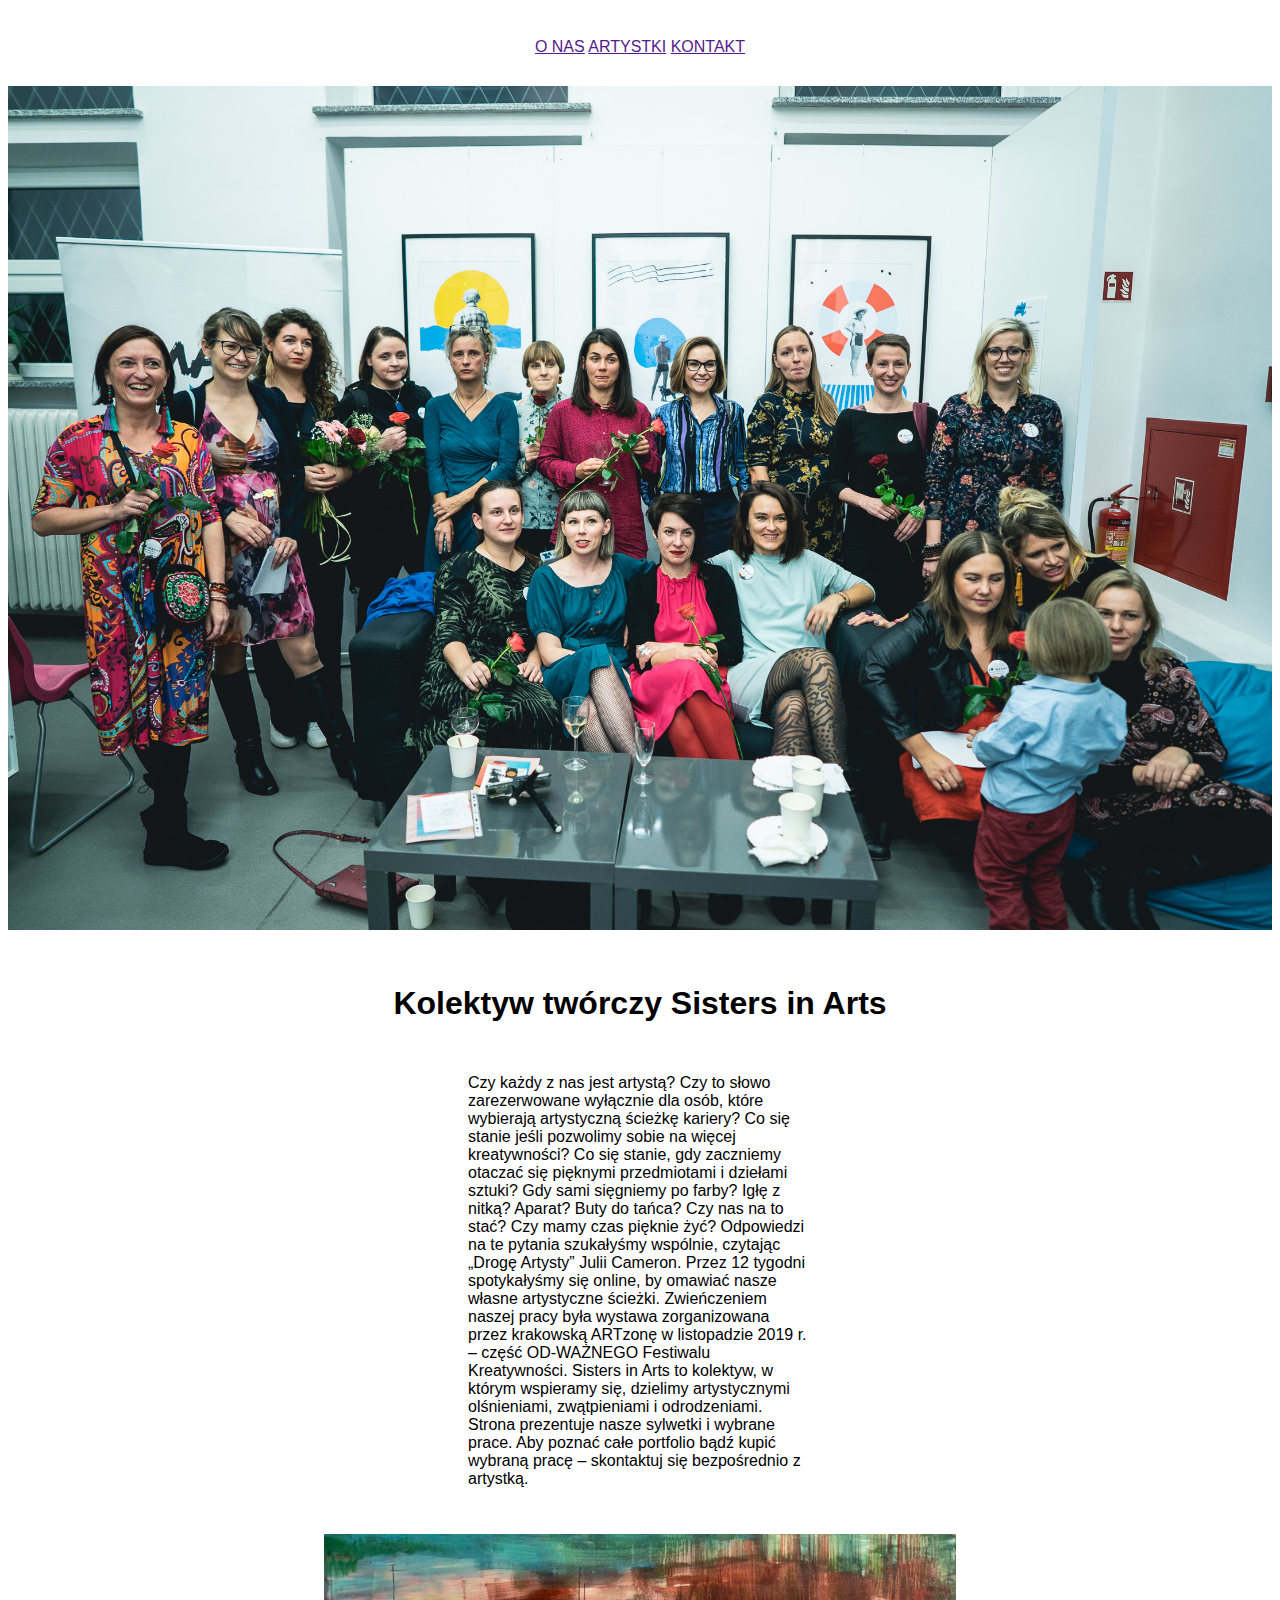
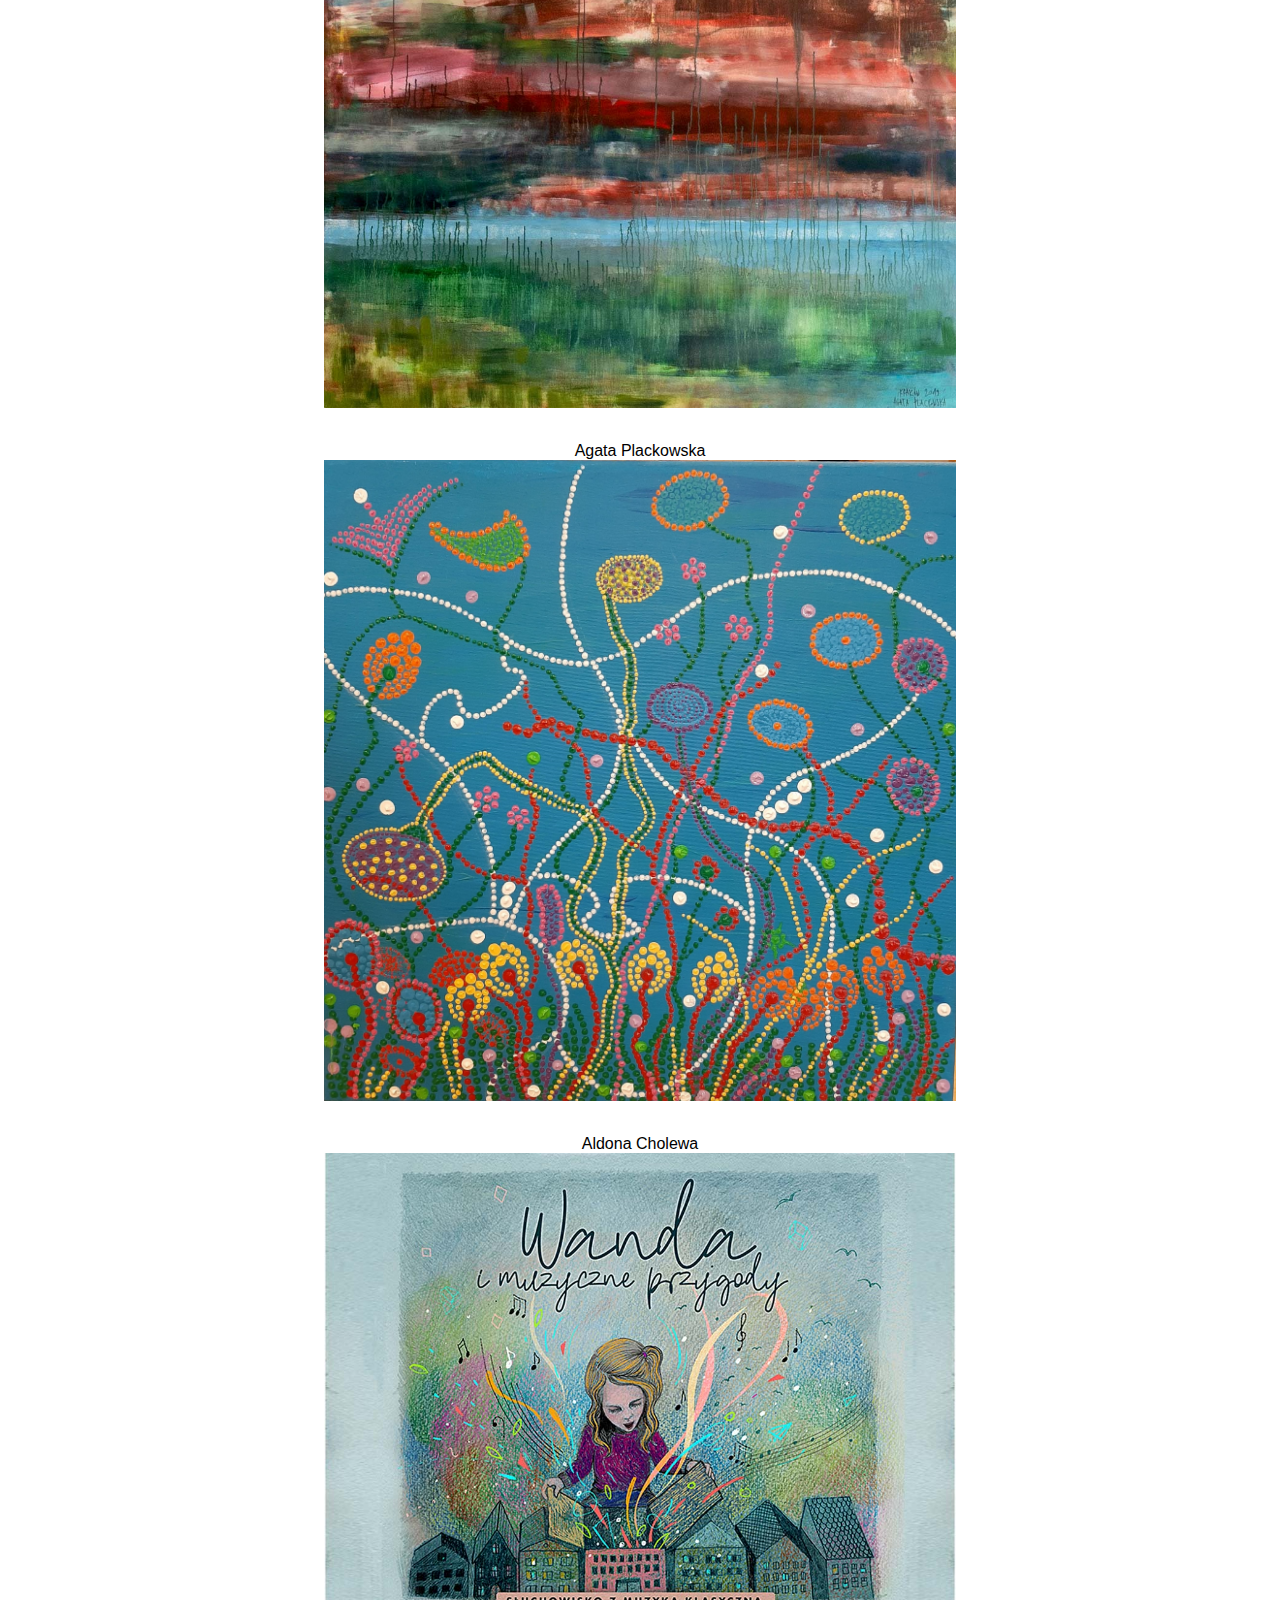
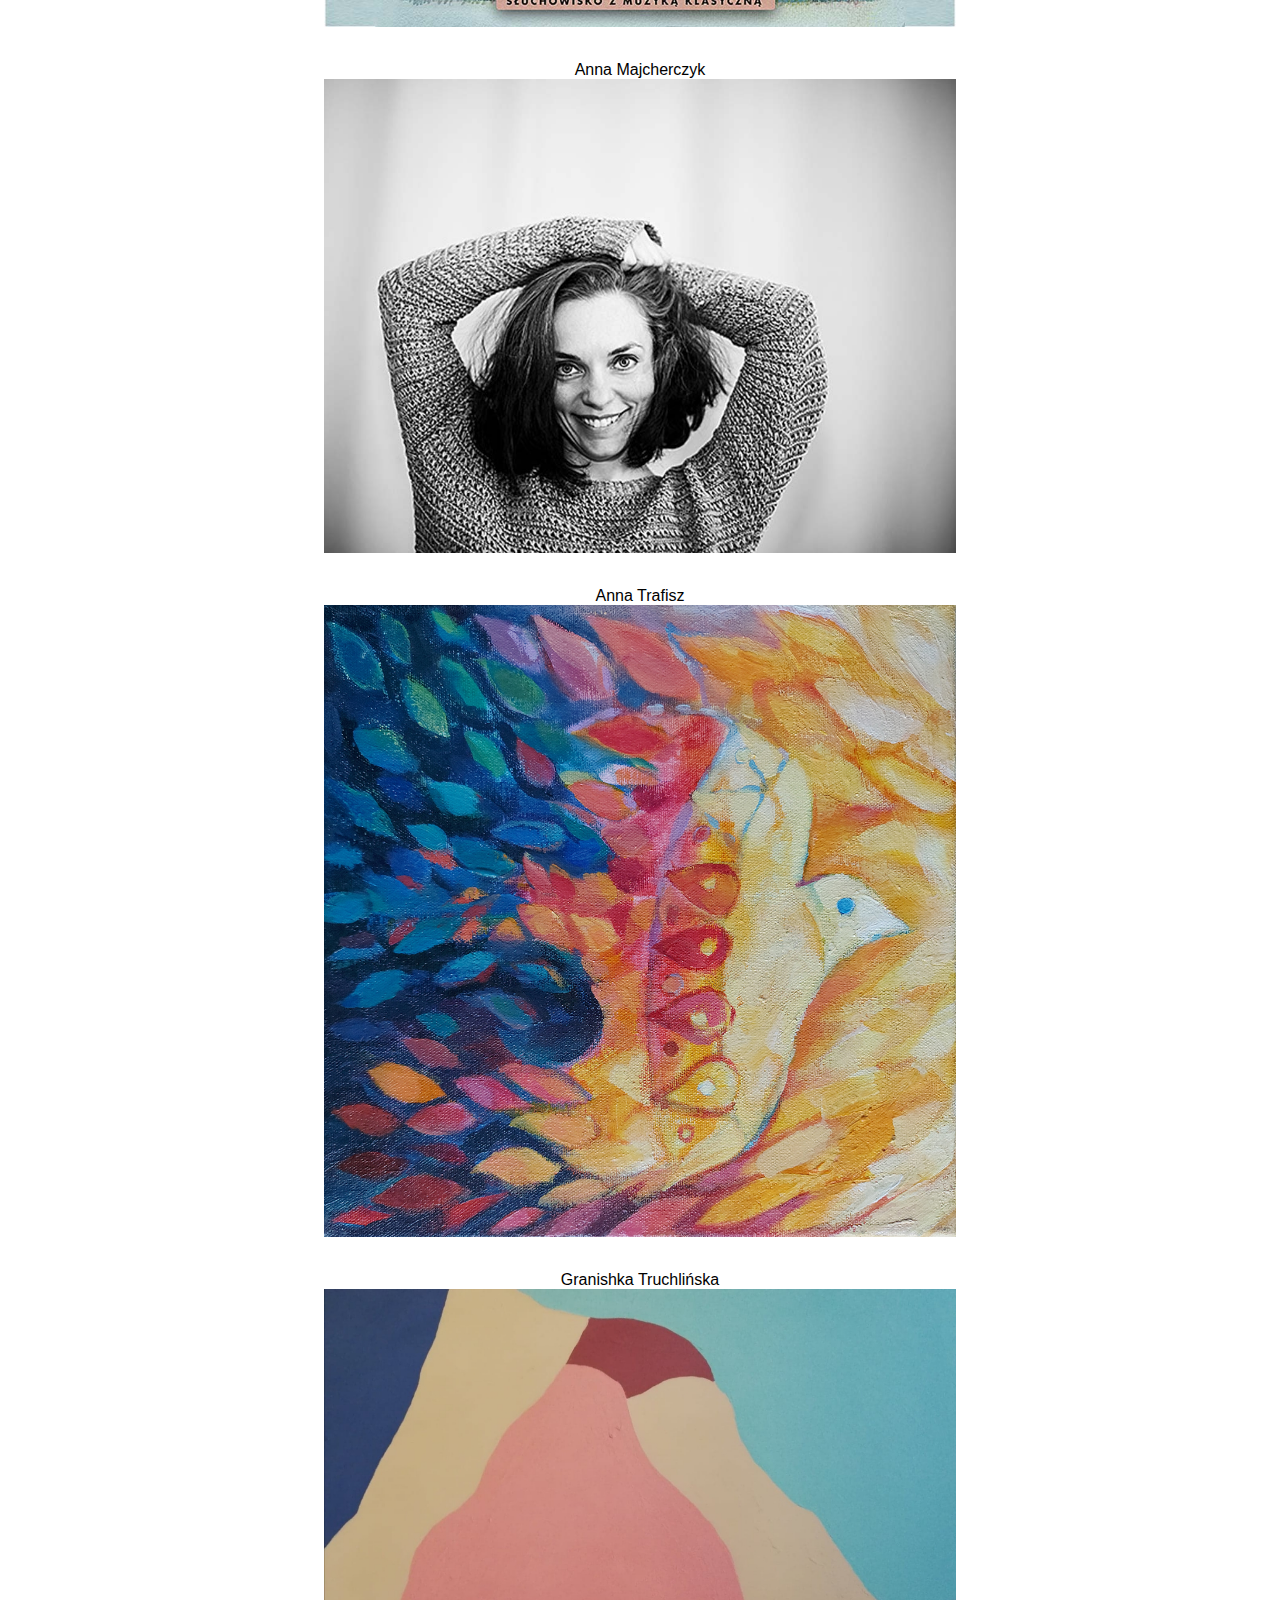
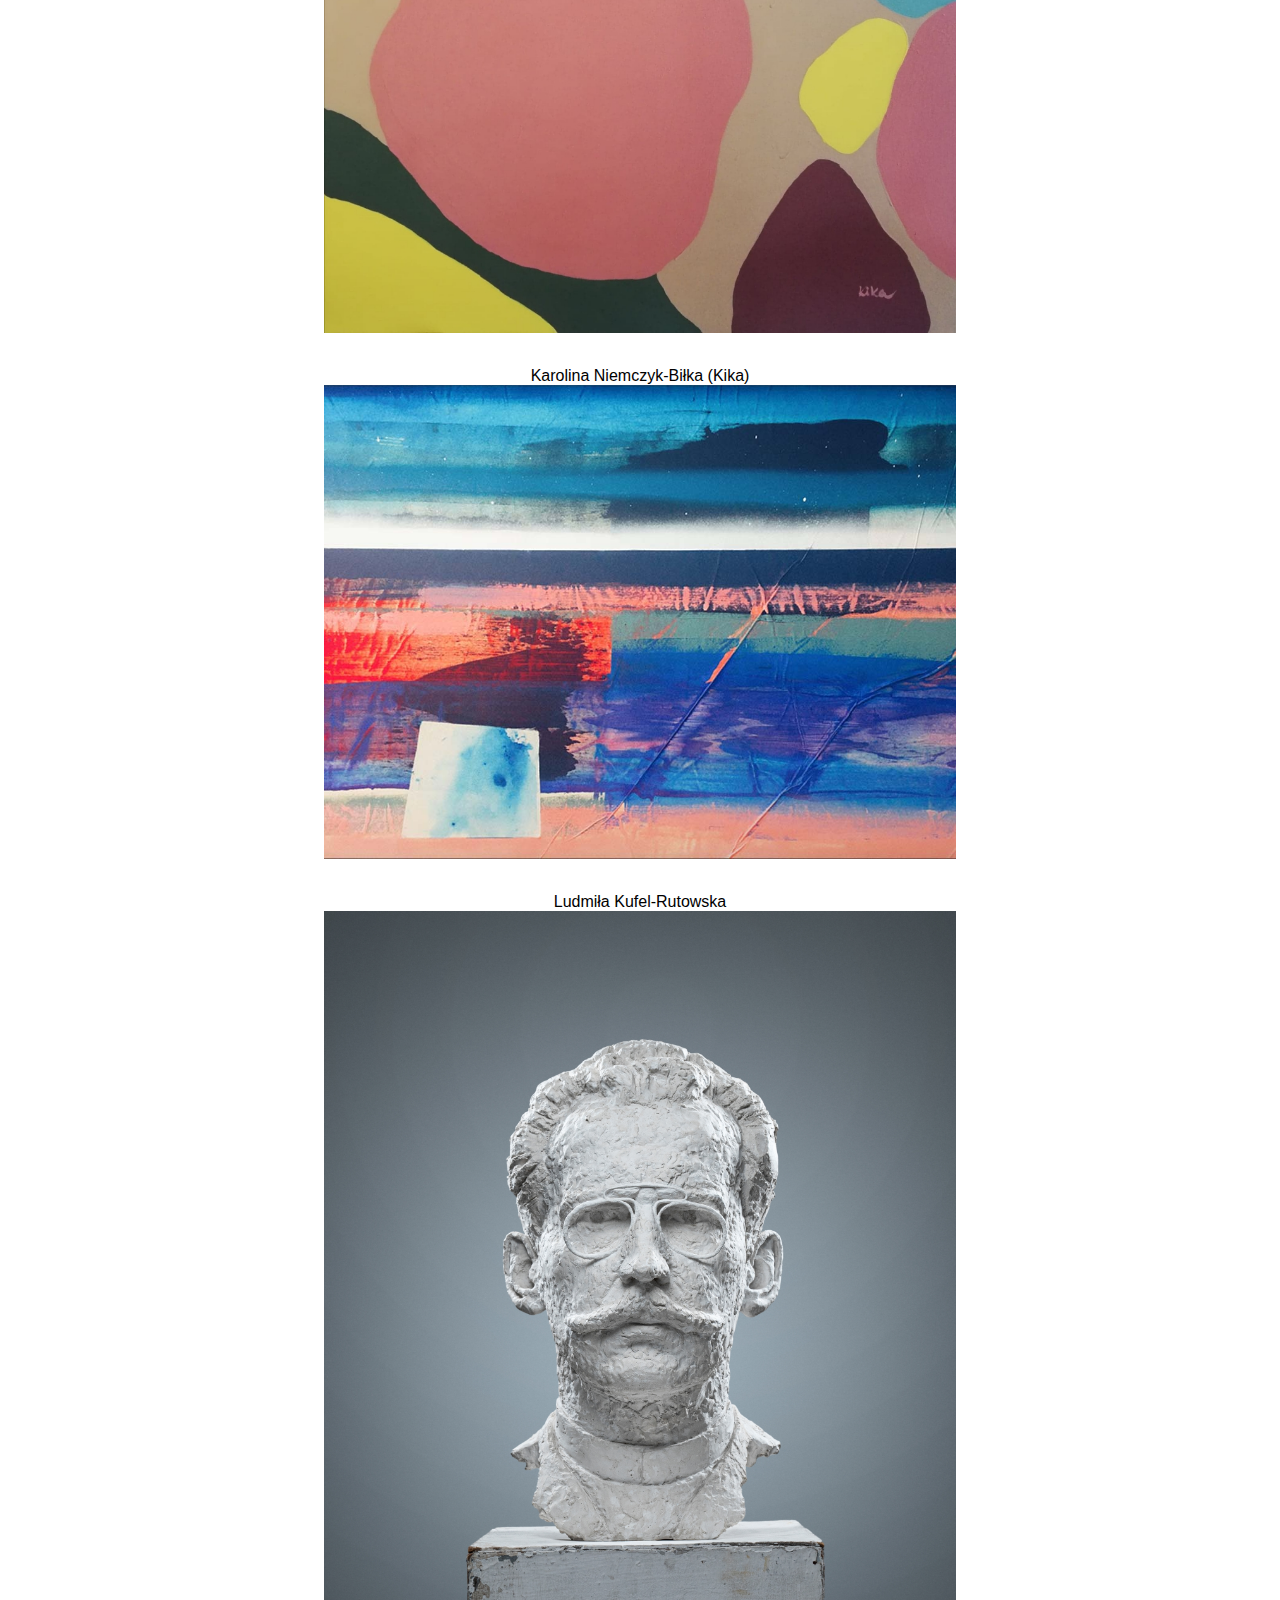
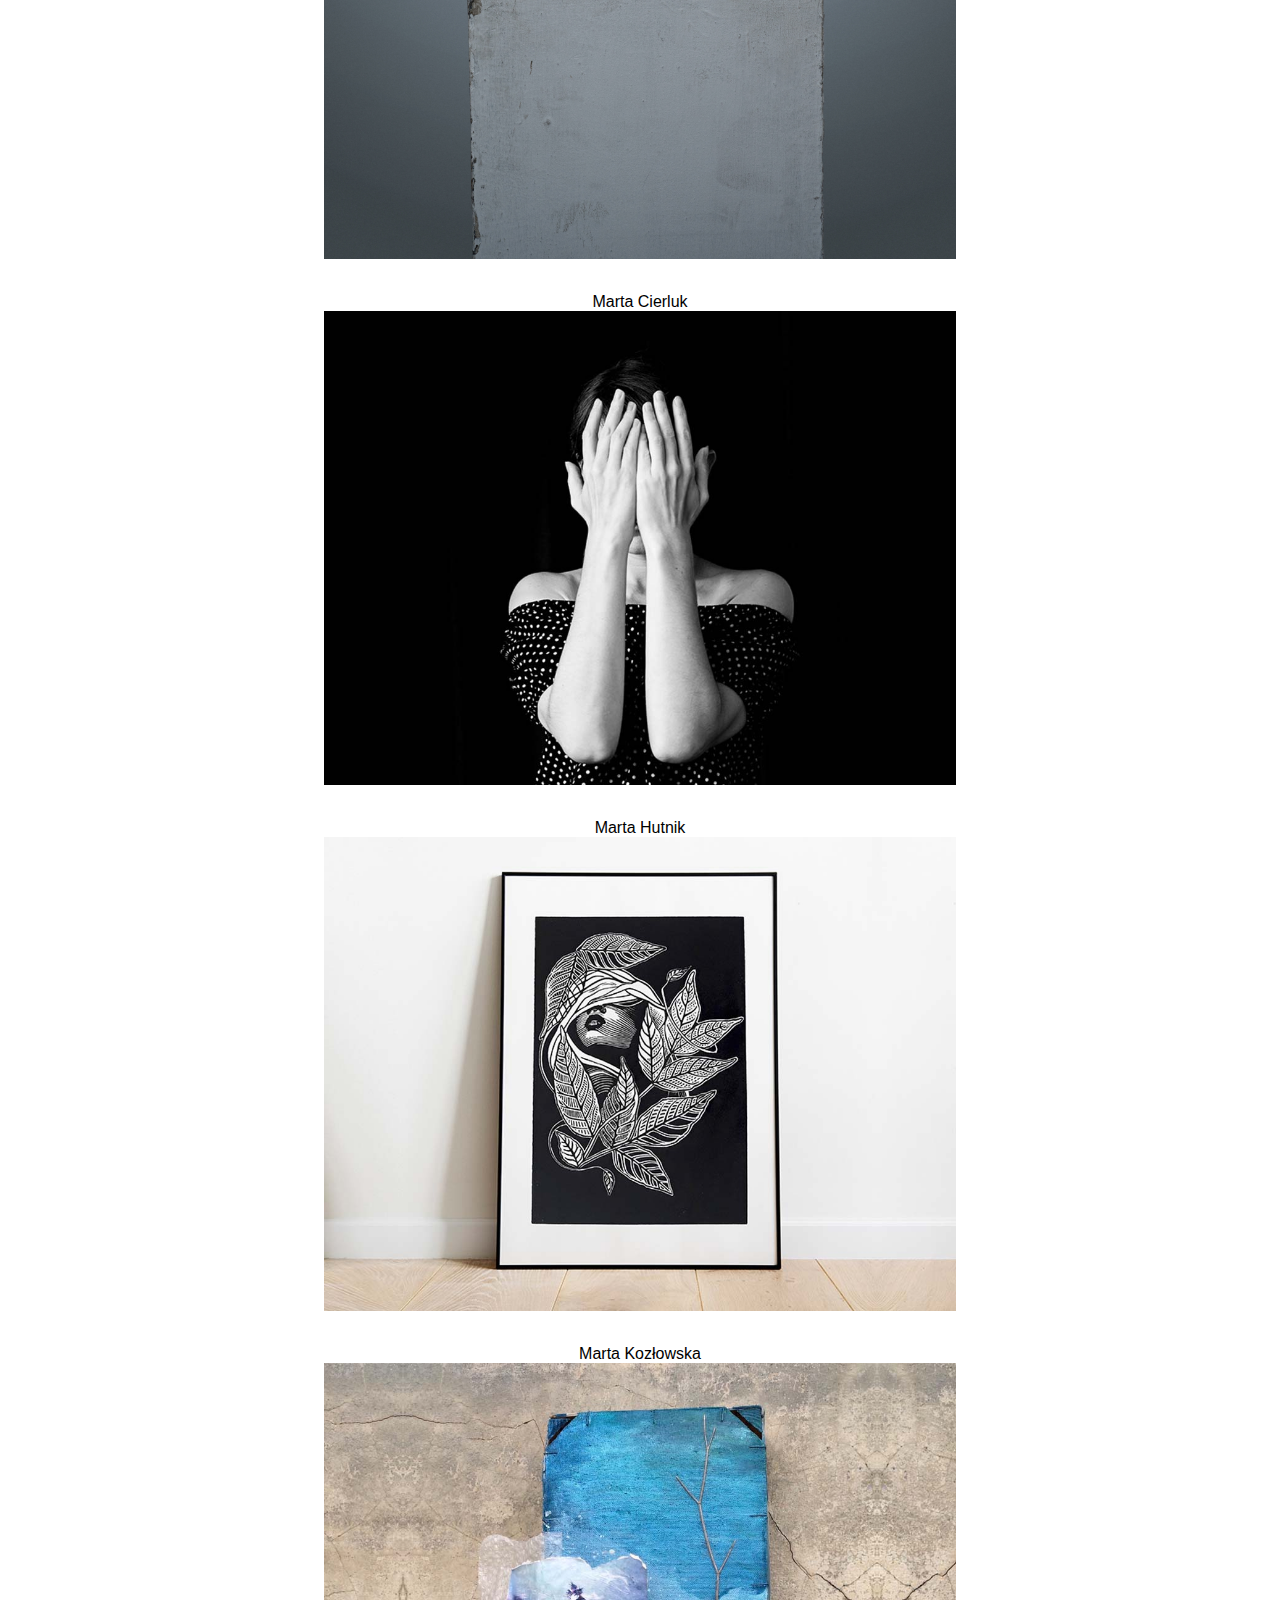
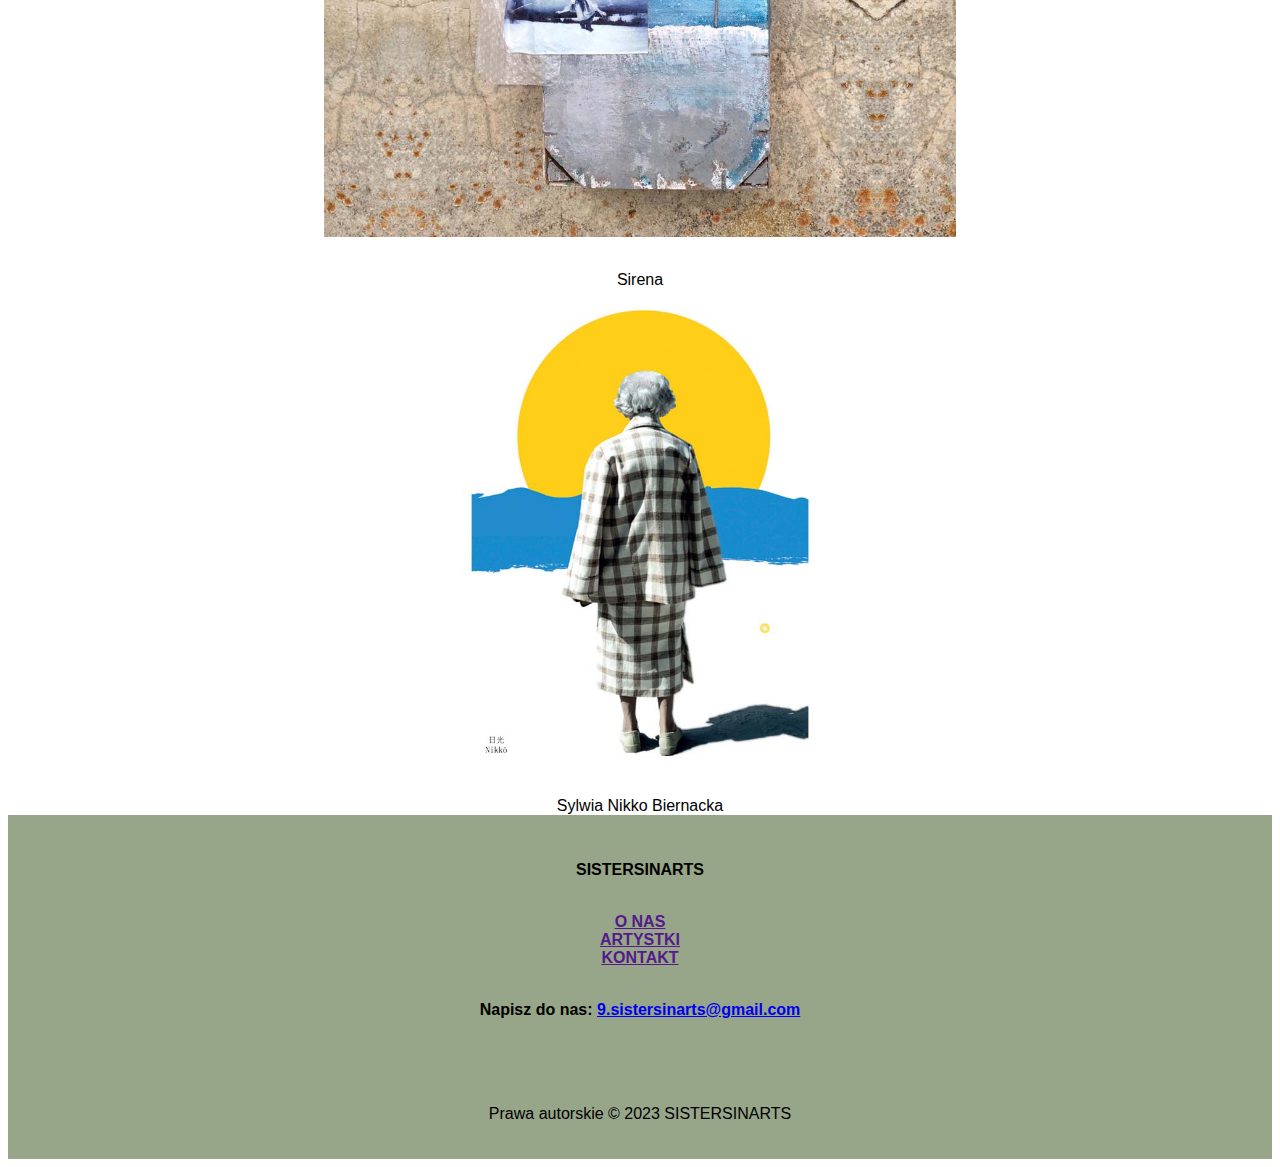
==== index.html @ c9ef92b8 "home page structure" ====
<!DOCTYPE html>
<html>
<head>
    <title>Sisters in Arts - kolektyw twórczy</title>
    <link rel="stylesheet" href="style.css">
</head>
<body>
    <nav>
        <a href="">O NAS</a>
        <a href="">ARTYSTKI</a>
        <a href="">KONTAKT</a>
    </nav>
    <header>
        <img id="header-photo" src="images/DSC06957.jpg"> 
    </header>
    <p>
        <h1>Kolektyw twórczy Sisters in Arts</h1>
        <p id="opis">Czy każdy z nas jest artystą? Czy to słowo zarezerwowane wyłącznie dla osób, które wybierają artystyczną ścieżkę kariery? Co się stanie jeśli pozwolimy sobie na więcej kreatywności? Co się stanie, gdy zaczniemy otaczać się pięknymi przedmiotami i dziełami sztuki? Gdy sami sięgniemy po farby? Igłę z nitką? Aparat? Buty do tańca? Czy nas na to stać? Czy mamy czas pięknie żyć? Odpowiedzi na te pytania szukałyśmy wspólnie, czytając „Drogę Artysty” Julii Cameron. Przez 12 tygodni spotykałyśmy się online, by omawiać nasze własne artystyczne ścieżki. Zwieńczeniem naszej pracy była wystawa zorganizowana przez krakowską ARTzonę w listopadzie 2019 r. – część OD-WAŻNEGO Festiwalu Kreatywności. Sisters in Arts to kolektyw, w którym wspieramy się, dzielimy artystycznymi olśnieniami, zwątpieniami i odrodzeniami. Strona prezentuje nasze sylwetki i wybrane prace. Aby poznać całe portfolio bądź kupić wybraną pracę – skontaktuj się bezpośrednio z artystką.
        </p>
        </p>
    <main>
        <img class="cover" src="images/Agata Plackowska_1024x768_cover.jpg" alt="abstract landscape">
        <figcaption>Agata Plackowska</figcaption>
        <img class="cover" src="images/sisters-in-arts-Aldona-Cholewa_morskie opowieści_cover.jpeg" alt="abstract landscape">
        <figcaption>Aldona Cholewa</figcaption>
        <img class="cover" src="images/Anna Majcherczyk_1024x768_cover.jpg" alt="abstract landscape">
        <figcaption>Anna Majcherczyk</figcaption>
        <img class="cover" src="images/sisters-in-arts-Anna-Trafisz_WAK_4238_1024x768_cover.jpg" alt="abstract landscape">
        <figcaption>Anna Trafisz</figcaption>
        <img class="cover" src="images/sisters-in-arts-Granishka_seria_Seeds_of_Light_06_cover.jpg" alt="abstract landscape">
        <figcaption>Granishka Truchlińska</figcaption>
        <img class="cover" src="images/sisters-in-arts-Karolina-Niemczyk-Bilka-cover.jpg" alt="abstract landscape">
        <figcaption>Karolina Niemczyk-Biłka (Kika)</figcaption>
        <img class="cover" src="images/sisters-in-arts-Ludmiła-Kufel-Rutowska_IMG_5683_1024x768_cover.JPG.jpg" alt="abstract landscape">
        <figcaption>Ludmiła Kufel-Rutowska</figcaption>
        <img class="cover" src="images/sisters-in-arts-Marta-Cierluk_Arno Holz_cover.jpg" alt="abstract landscape">
        <figcaption>Marta Cierluk</figcaption>
        <img class="cover" src="images/Marta HUtnik_1024x768_cover.jpg" alt="abstract landscape">
        <figcaption>Marta Hutnik</figcaption>
        <img class="cover" src="images/sisters-in-arts-Marta-Kozłowska_57749_1024x768_cover.jpg" alt="abstract landscape">
        <figcaption>Marta Kozłowska</figcaption>
        <img class="cover" src="images/Sirena_1024x768_cover.jpg" alt="abstract landscape">
        <figcaption>Sirena</figcaption>
        <img class="cover" src="images/sisters-in-arts-Sylwia-Nikko-Biernacka_Ingeborga plakat_1024x768_cover.jpg" alt="abstract landscape">
        <figcaption>Sylwia Nikko Biernacka</figcaption>
    </main>
</body>
<footer>
    <p><strong>SISTERSINARTS</strong></p>
    <br><strong>
    <a href="">O NAS</a><br>
    <a href="">ARTYSTKI</a><br>
    <a href="">KONTAKT</a><br>
    <br>
    <p>Napisz do nas: <a href="mailto:9.sistersinarts@gmail.com">9.sistersinarts@gmail.com</a></strong></p>
    <br>
    <img><br>
    <img>
    <p>Prawa autorskie © 2023 SISTERSINARTS</p>
</footer>
</html>
---- style.css ----
body {
    background-color: white;
    font-family: sans-serif;
    text-align: center;
    align-items: center;
}

nav {
    padding: 30px 0 30px 0;
}

footer {
    background-color: rgb(151, 165, 137);
    font-family: sans-serif;
    padding: 30px 0 20px 0;
    margin: 0;
}

.cover {
    padding-bottom: 30px;
    width: 50%;
}

#header-photo {
    width: 100%;
    padding-bottom: 30px;
}

#opis {
    padding: 30px 460px 30px 460px;
    text-align: left;
    inline-size: 2;
}
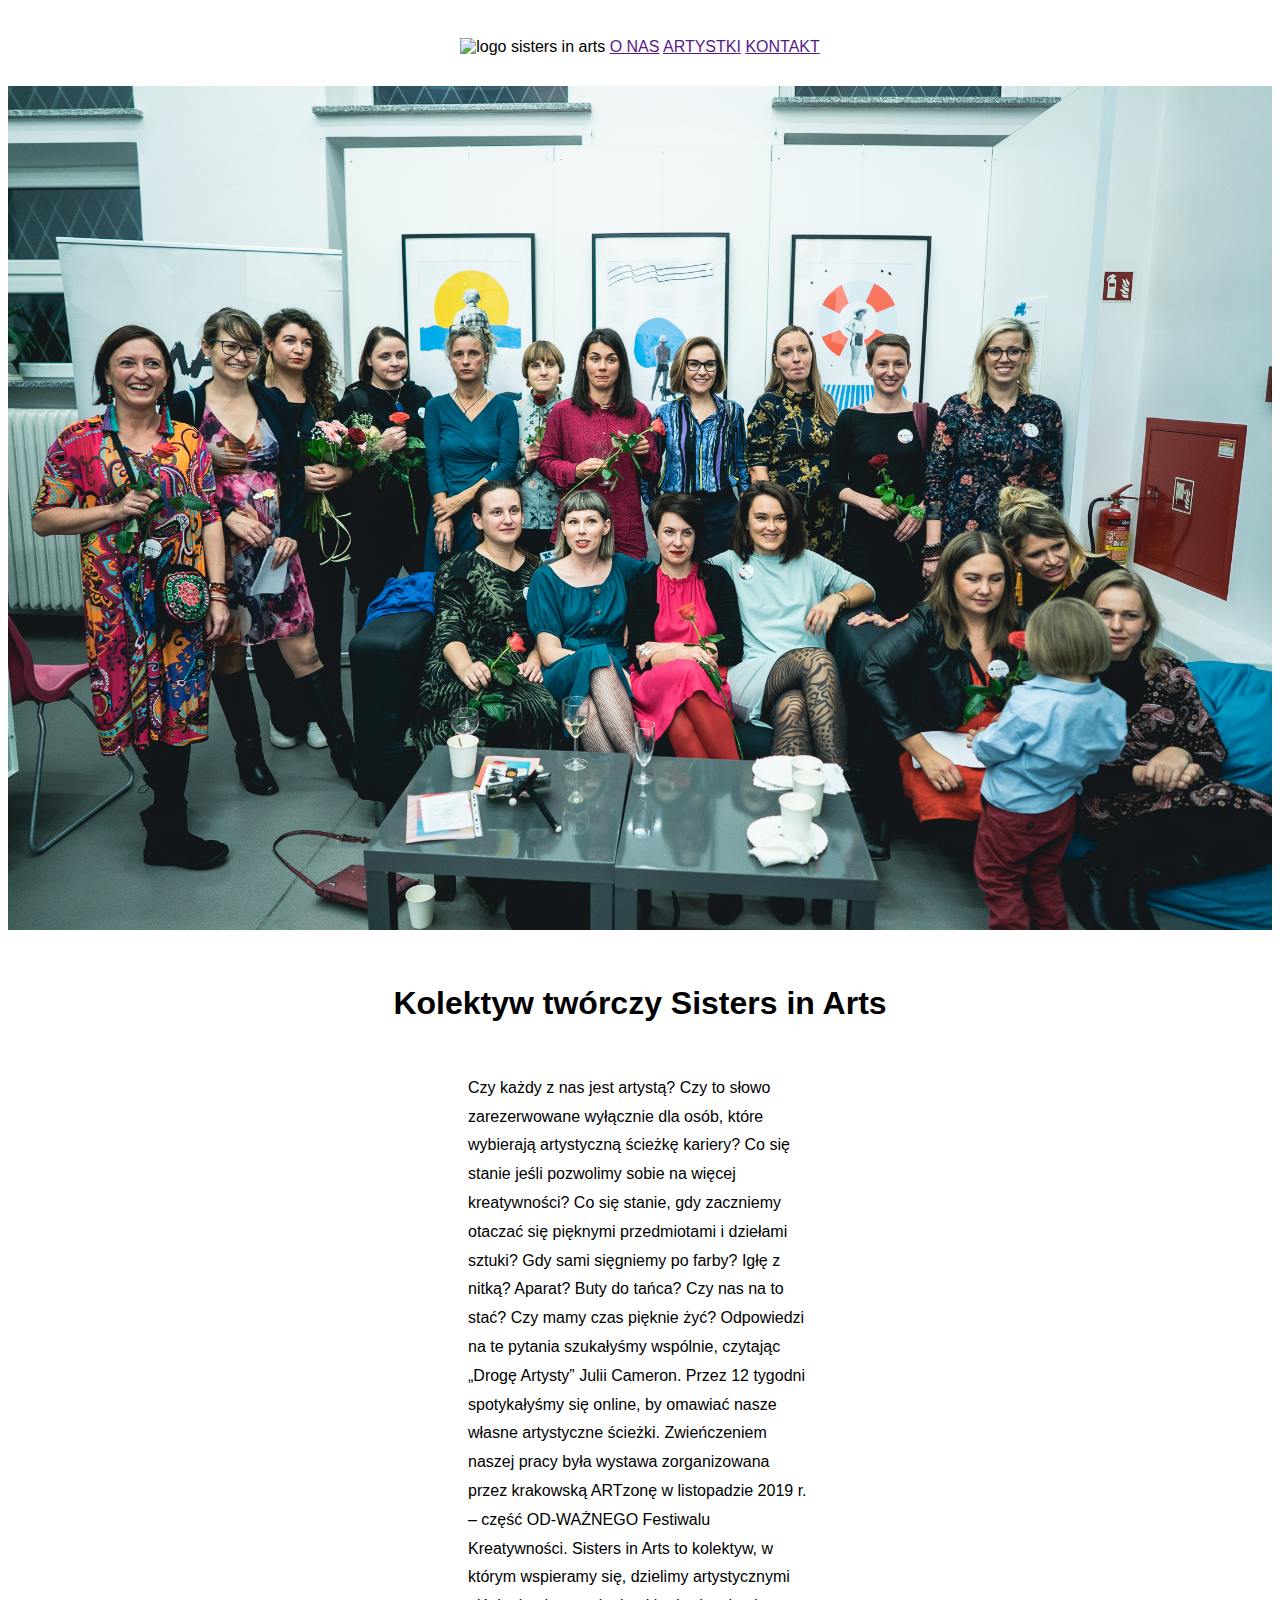
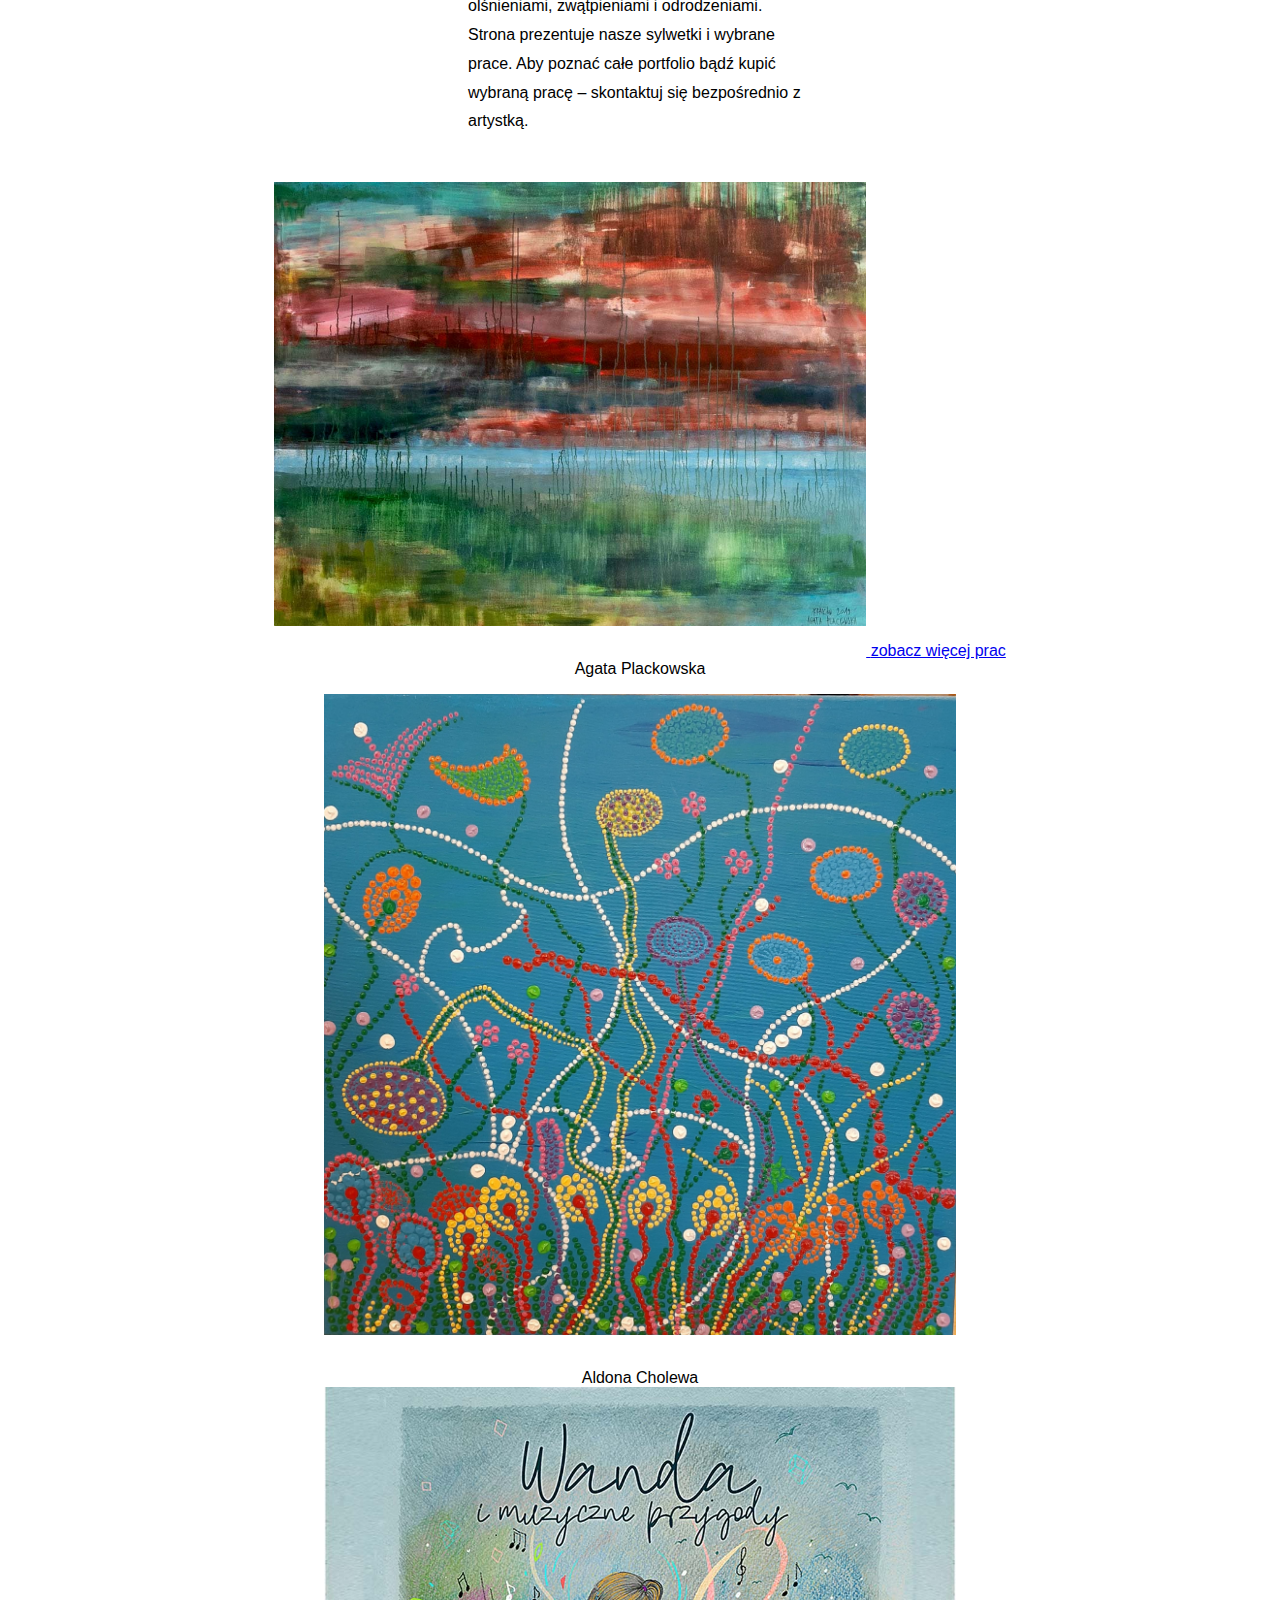
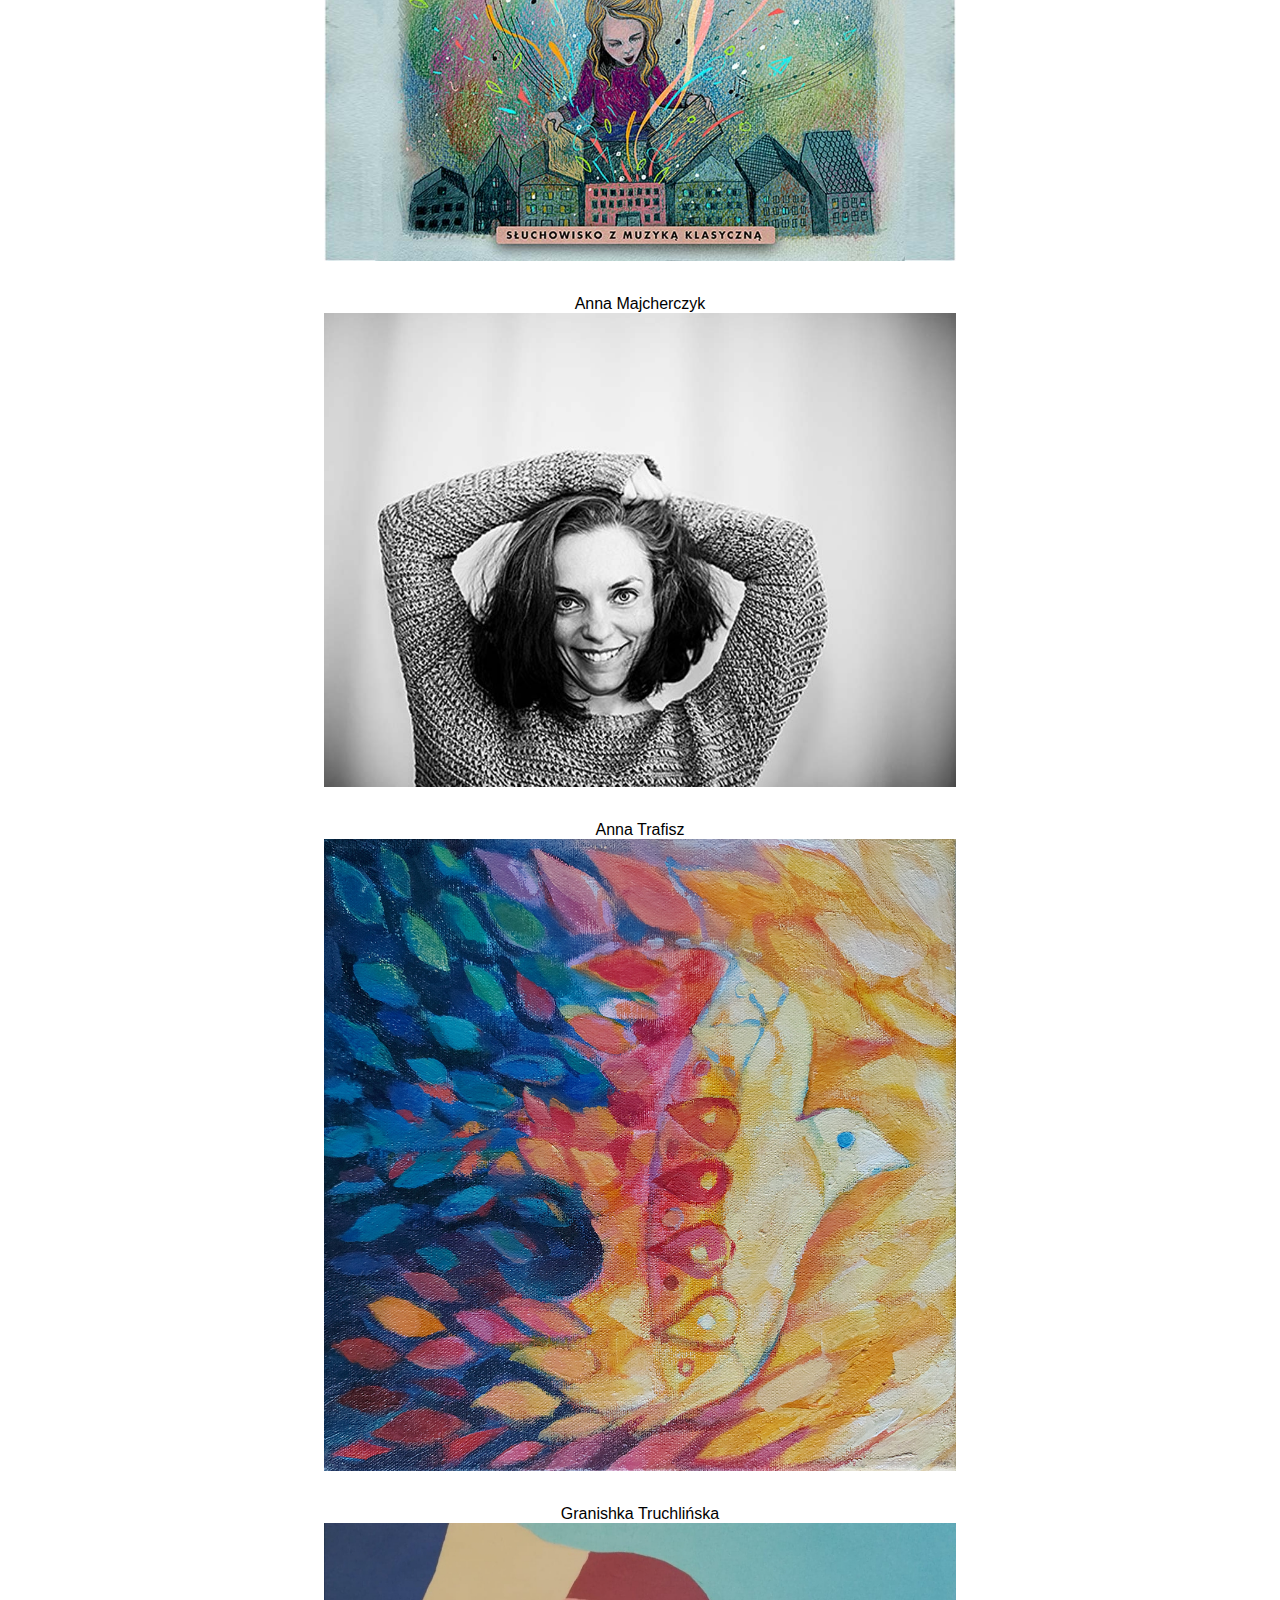
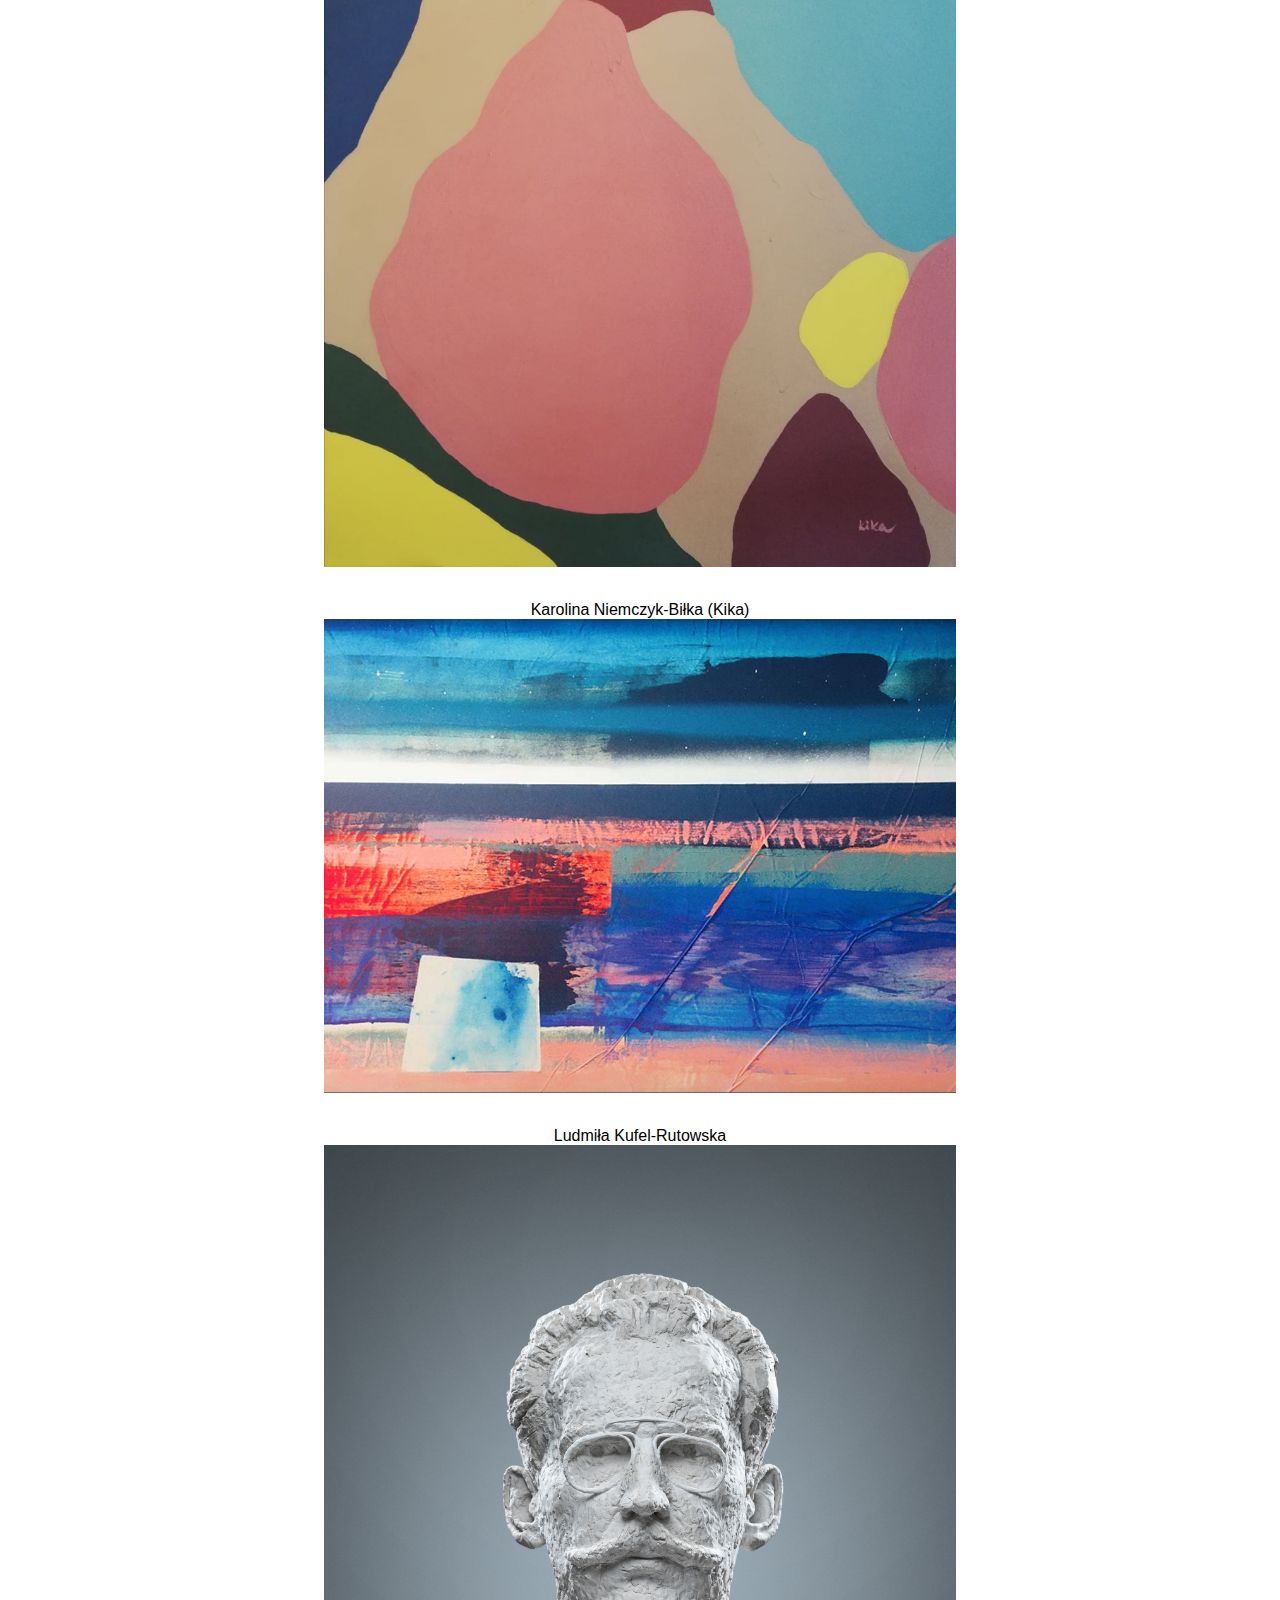
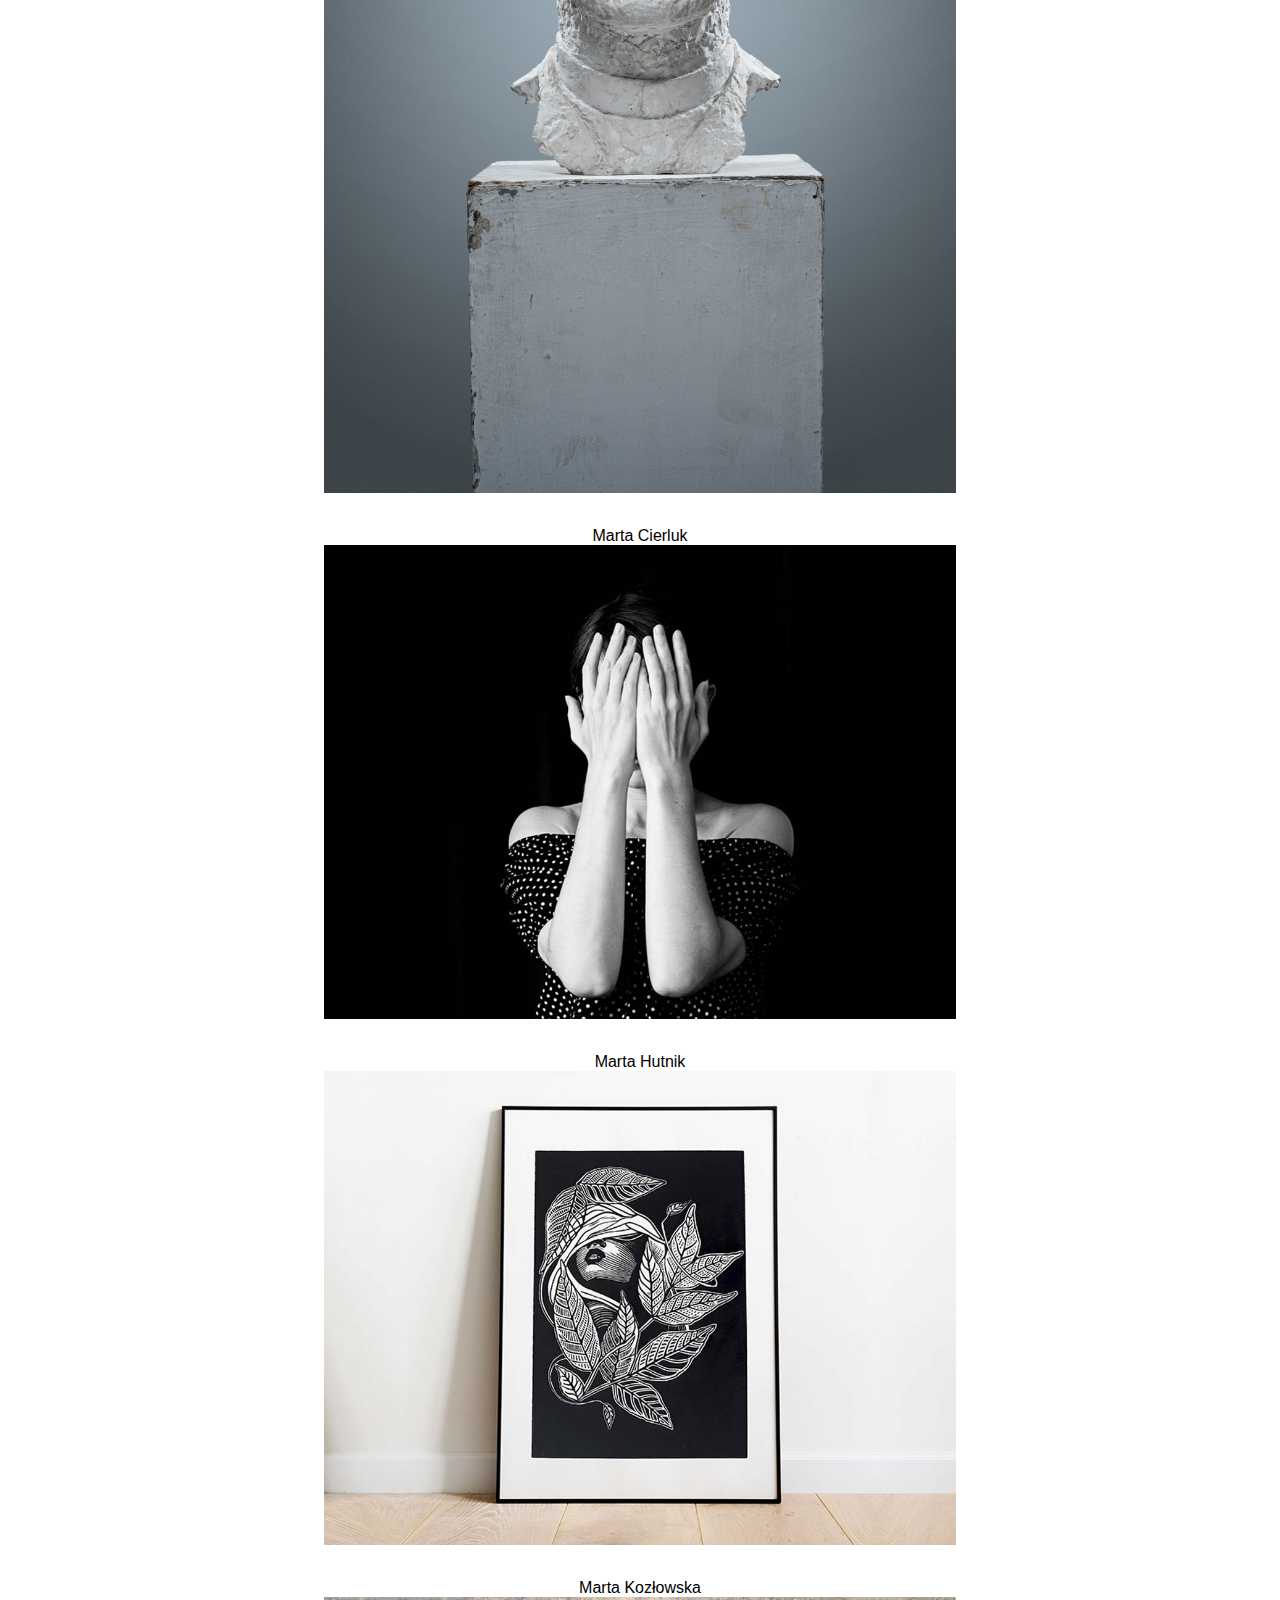
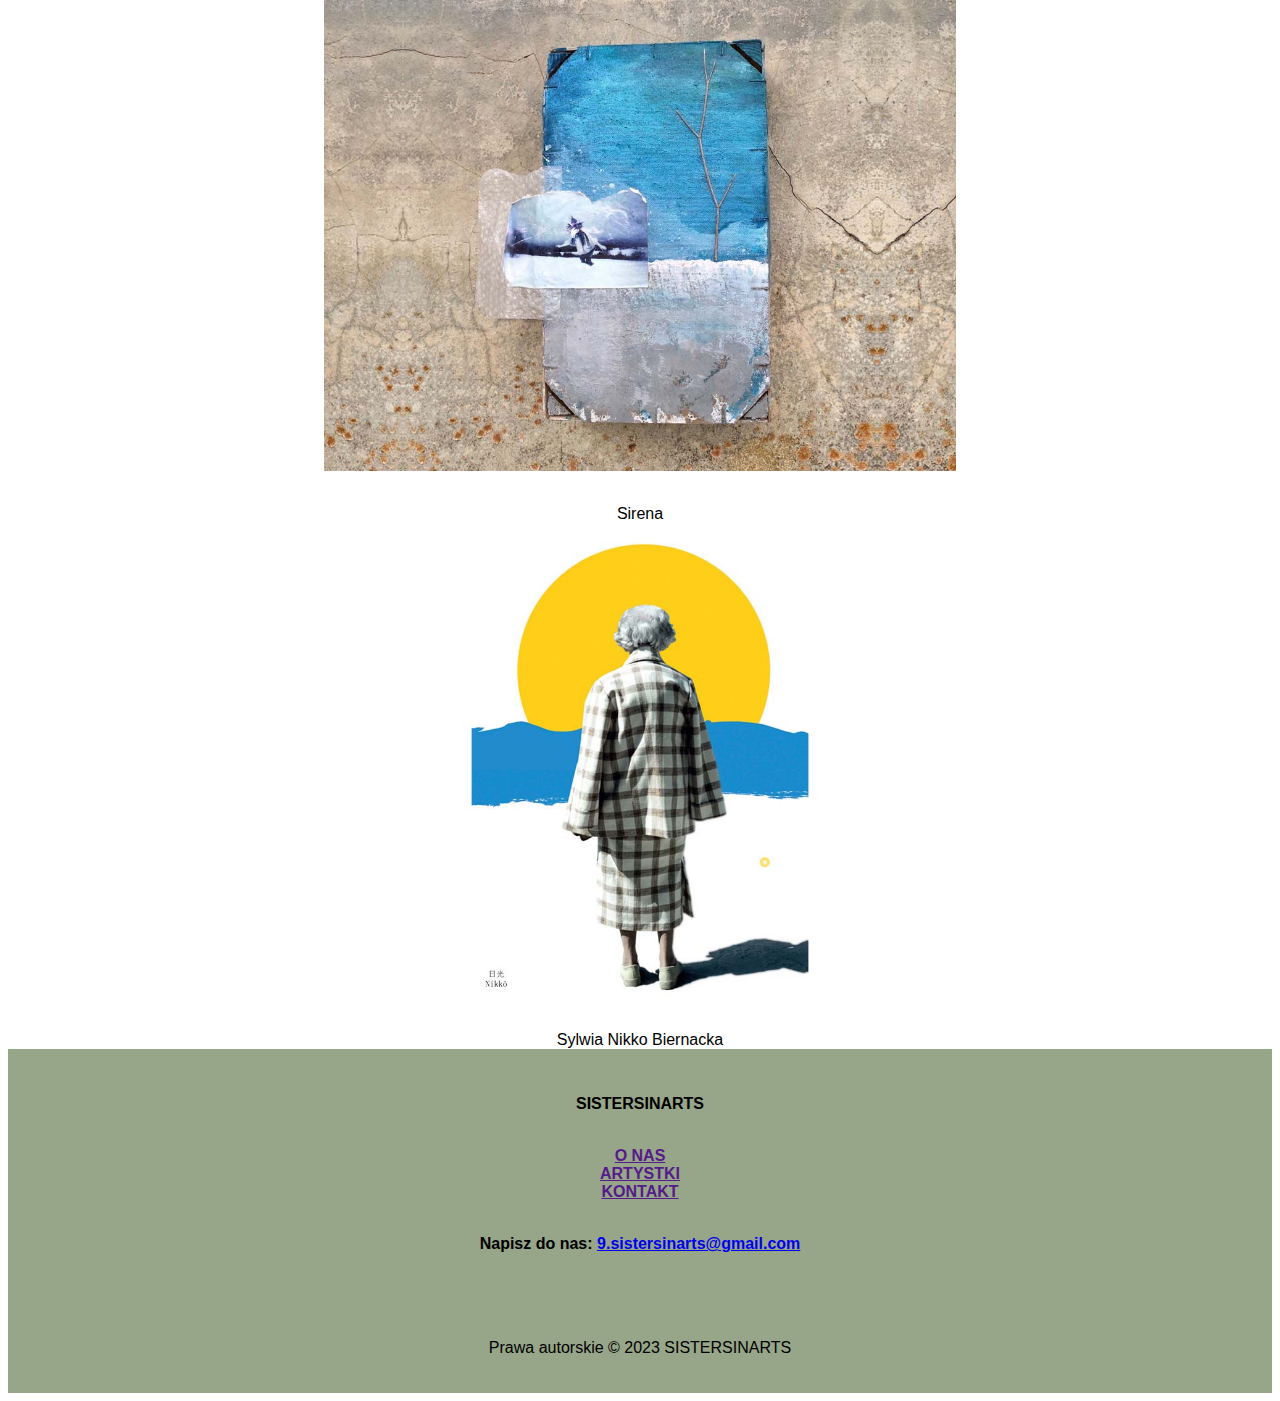
==== commit faf40b31: "podstrona Agaty, linki w obrazkach" ====
--- a/index.html
+++ b/index.html
@@ -6,12 +6,13 @@
 </head>
 <body>
     <nav>
+        <img src="logo.jpg" alt="logo sisters in arts" href="index.html">
         <a href="">O NAS</a>
         <a href="">ARTYSTKI</a>
         <a href="">KONTAKT</a>
     </nav>
     <header>
-        <img id="header-photo" src="images/DSC06957.jpg"> 
+        <img class="header-photo" src="images/DSC06957.jpg"> 
     </header>
     <p>
         <h1>Kolektyw twórczy Sisters in Arts</h1>
@@ -19,30 +20,69 @@
         </p>
         </p>
     <main>
+        <!-- Agata Plackowska -->
+        <figure>
+        <a href="agata-plackowska.html">
         <img class="cover" src="images/Agata Plackowska_1024x768_cover.jpg" alt="abstract landscape">
-        <figcaption>Agata Plackowska</figcaption>
+        </a>
+        <a href="agata-plackowska.html">zobacz więcej prac</a>
+        <figcaption>Agata Plackowska</figcaption></figure>
+        
+        <!-- Aldona Cholewa -->
+        <a href="aldona-cholewa.html"></a>
         <img class="cover" src="images/sisters-in-arts-Aldona-Cholewa_morskie opowieści_cover.jpeg" alt="abstract landscape">
         <figcaption>Aldona Cholewa</figcaption>
+
+        <!-- Anna Majcherczyk -->
+        <a href="anna-majcherczyk.html"></a>
         <img class="cover" src="images/Anna Majcherczyk_1024x768_cover.jpg" alt="abstract landscape">
         <figcaption>Anna Majcherczyk</figcaption>
+
+        <!-- Anna Trafisz -->
+        <a href="anna-trafisz.html"></a>
         <img class="cover" src="images/sisters-in-arts-Anna-Trafisz_WAK_4238_1024x768_cover.jpg" alt="abstract landscape">
         <figcaption>Anna Trafisz</figcaption>
+
+        <!-- Granishka Truchlińska -->
+        <a href="granishka-truchlinska.html"></a>
         <img class="cover" src="images/sisters-in-arts-Granishka_seria_Seeds_of_Light_06_cover.jpg" alt="abstract landscape">
         <figcaption>Granishka Truchlińska</figcaption>
+
+        <!-- Karolina Niemczyk-Biłka -->
+        <a href="karolina-niemczyk-bilka.html"></a>
         <img class="cover" src="images/sisters-in-arts-Karolina-Niemczyk-Bilka-cover.jpg" alt="abstract landscape">
         <figcaption>Karolina Niemczyk-Biłka (Kika)</figcaption>
+
+        <!-- Ludmiła Kufel-Rutowska -->
+        <a href="ludmila-kufel-rutowska.html"></a>
         <img class="cover" src="images/sisters-in-arts-Ludmiła-Kufel-Rutowska_IMG_5683_1024x768_cover.JPG.jpg" alt="abstract landscape">
         <figcaption>Ludmiła Kufel-Rutowska</figcaption>
+
+        <!-- Marta Cierluk -->
+        <a href="marta-cierluk.html"></a>
         <img class="cover" src="images/sisters-in-arts-Marta-Cierluk_Arno Holz_cover.jpg" alt="abstract landscape">
         <figcaption>Marta Cierluk</figcaption>
+
+        <!-- Marta Hutnik -->
+        <a href="marta-hutnik.html"></a>
         <img class="cover" src="images/Marta HUtnik_1024x768_cover.jpg" alt="abstract landscape">
         <figcaption>Marta Hutnik</figcaption>
+
+        <!-- Marta Kozłowska -->
+        <a href="marta-kozlowska.html"></a>
         <img class="cover" src="images/sisters-in-arts-Marta-Kozłowska_57749_1024x768_cover.jpg" alt="abstract landscape">
         <figcaption>Marta Kozłowska</figcaption>
+
+        <!-- Sirena -->
+        <a href="sirena.html"></a>
         <img class="cover" src="images/Sirena_1024x768_cover.jpg" alt="abstract landscape">
         <figcaption>Sirena</figcaption>
+
+        <!-- Sylwia Nikko Biernacka -->
+        <a href="sylwia-nikko-biernacka.html"></a>
         <img class="cover" src="images/sisters-in-arts-Sylwia-Nikko-Biernacka_Ingeborga plakat_1024x768_cover.jpg" alt="abstract landscape">
         <figcaption>Sylwia Nikko Biernacka</figcaption>
+
     </main>
 </body>
 <footer>
--- a/style.css
+++ b/style.css
@@ -21,7 +21,7 @@
     width: 50%;
 }
 
-#header-photo {
+.header-photo {
     width: 100%;
     padding-bottom: 30px;
 }
@@ -29,5 +29,5 @@
 #opis {
     padding: 30px 460px 30px 460px;
     text-align: left;
-    inline-size: 2;
+    line-height: 1.8;
 }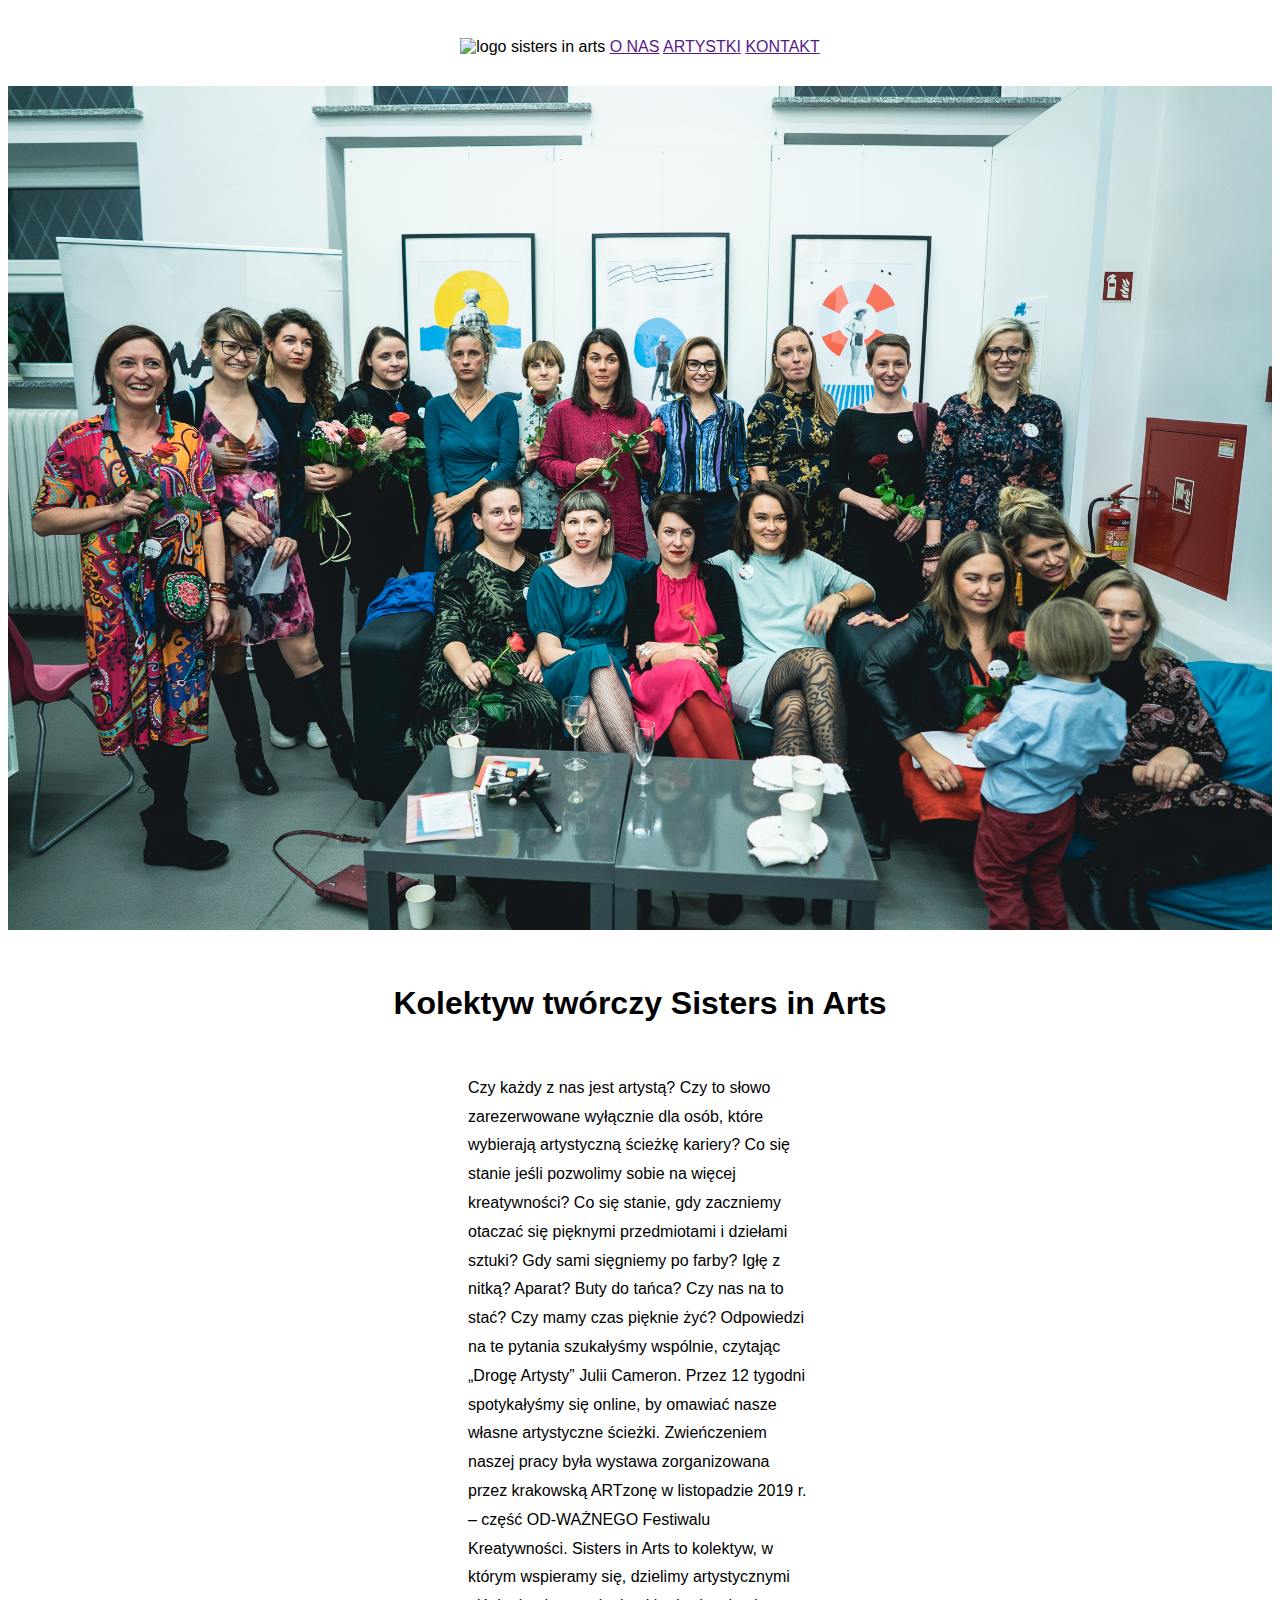
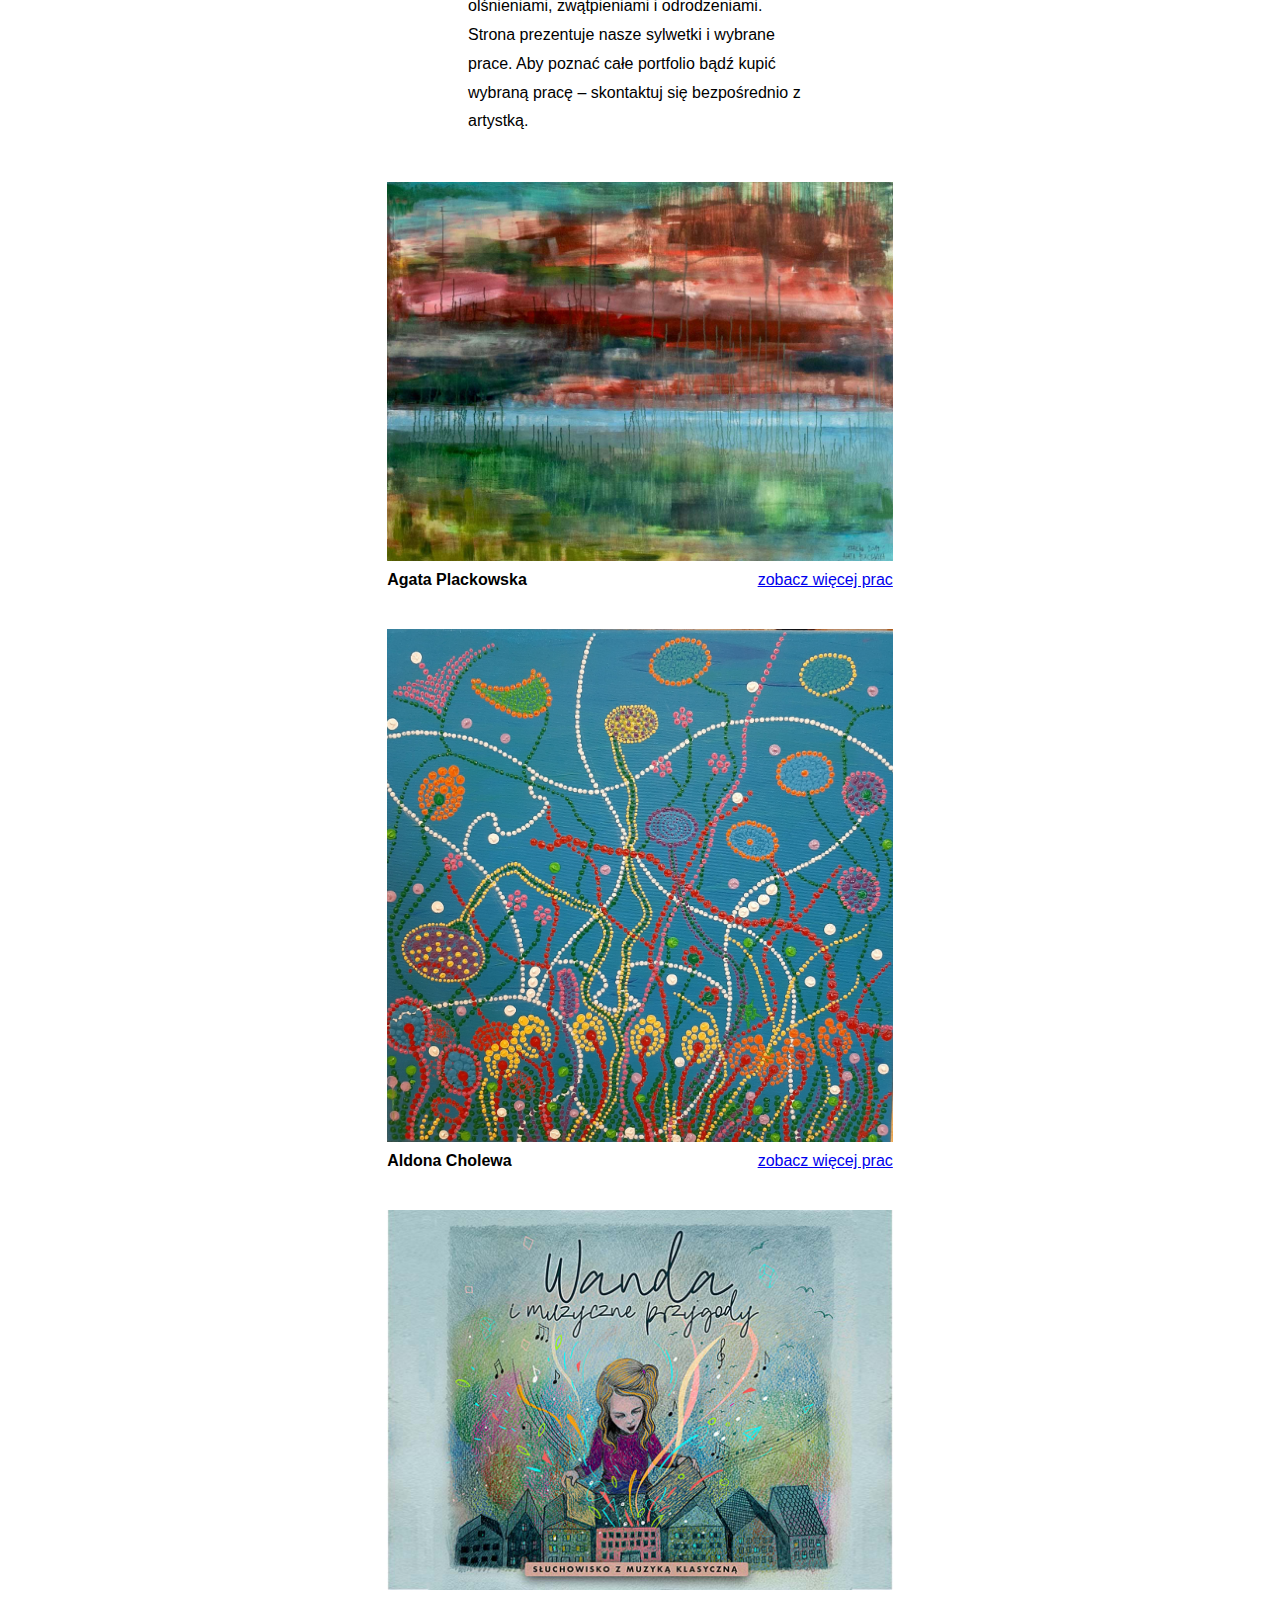
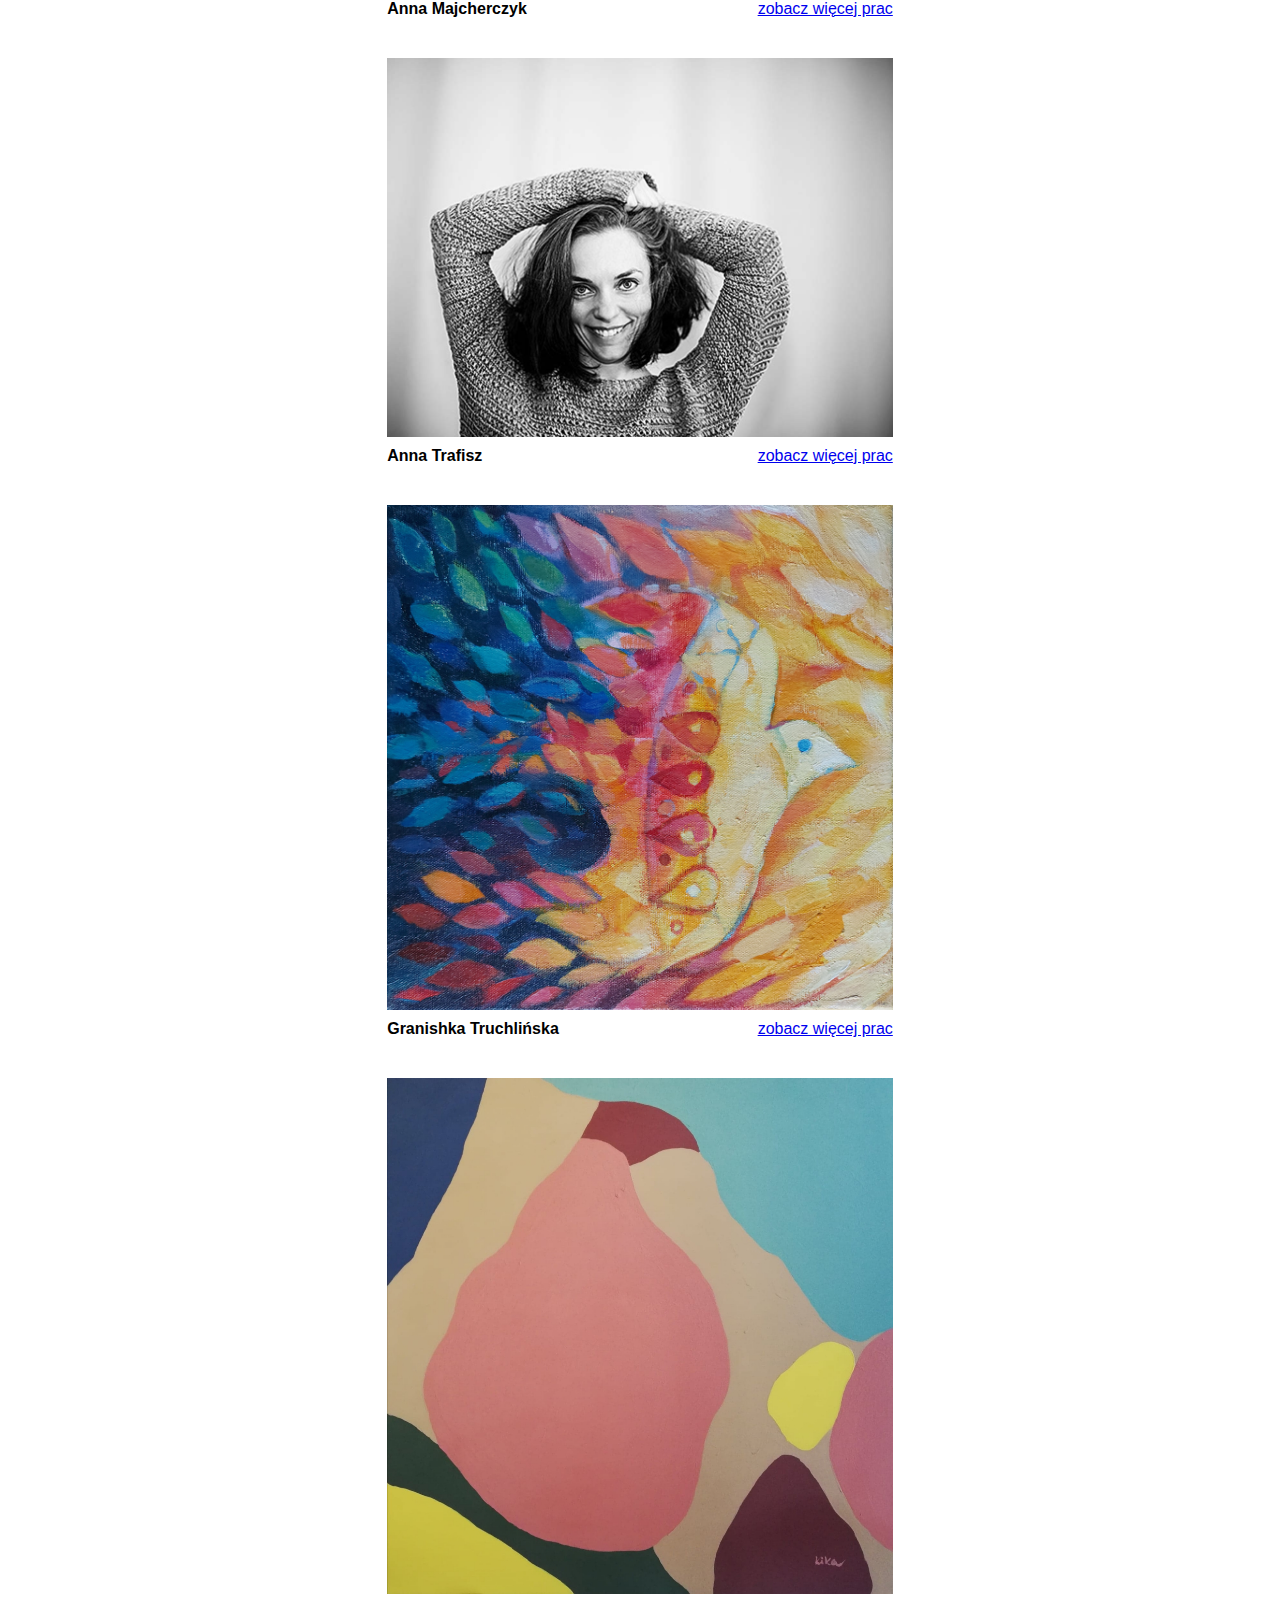
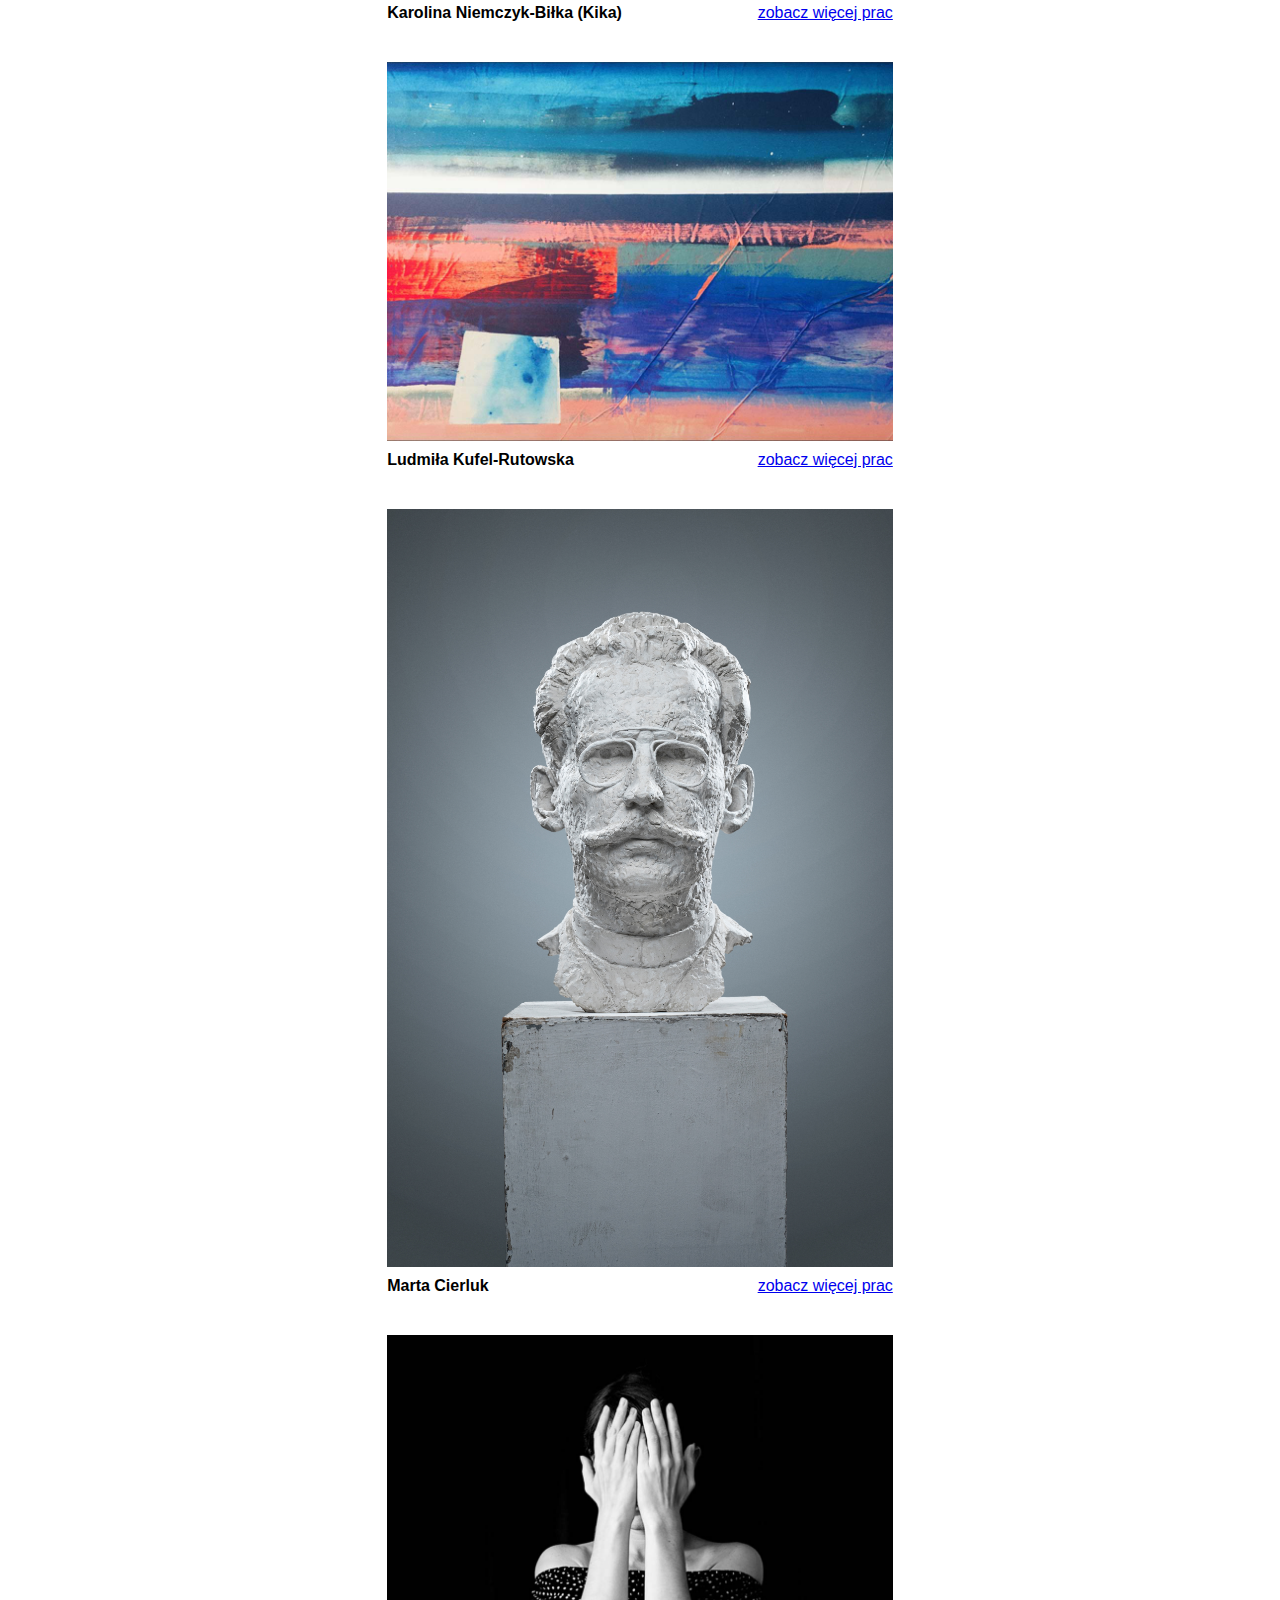
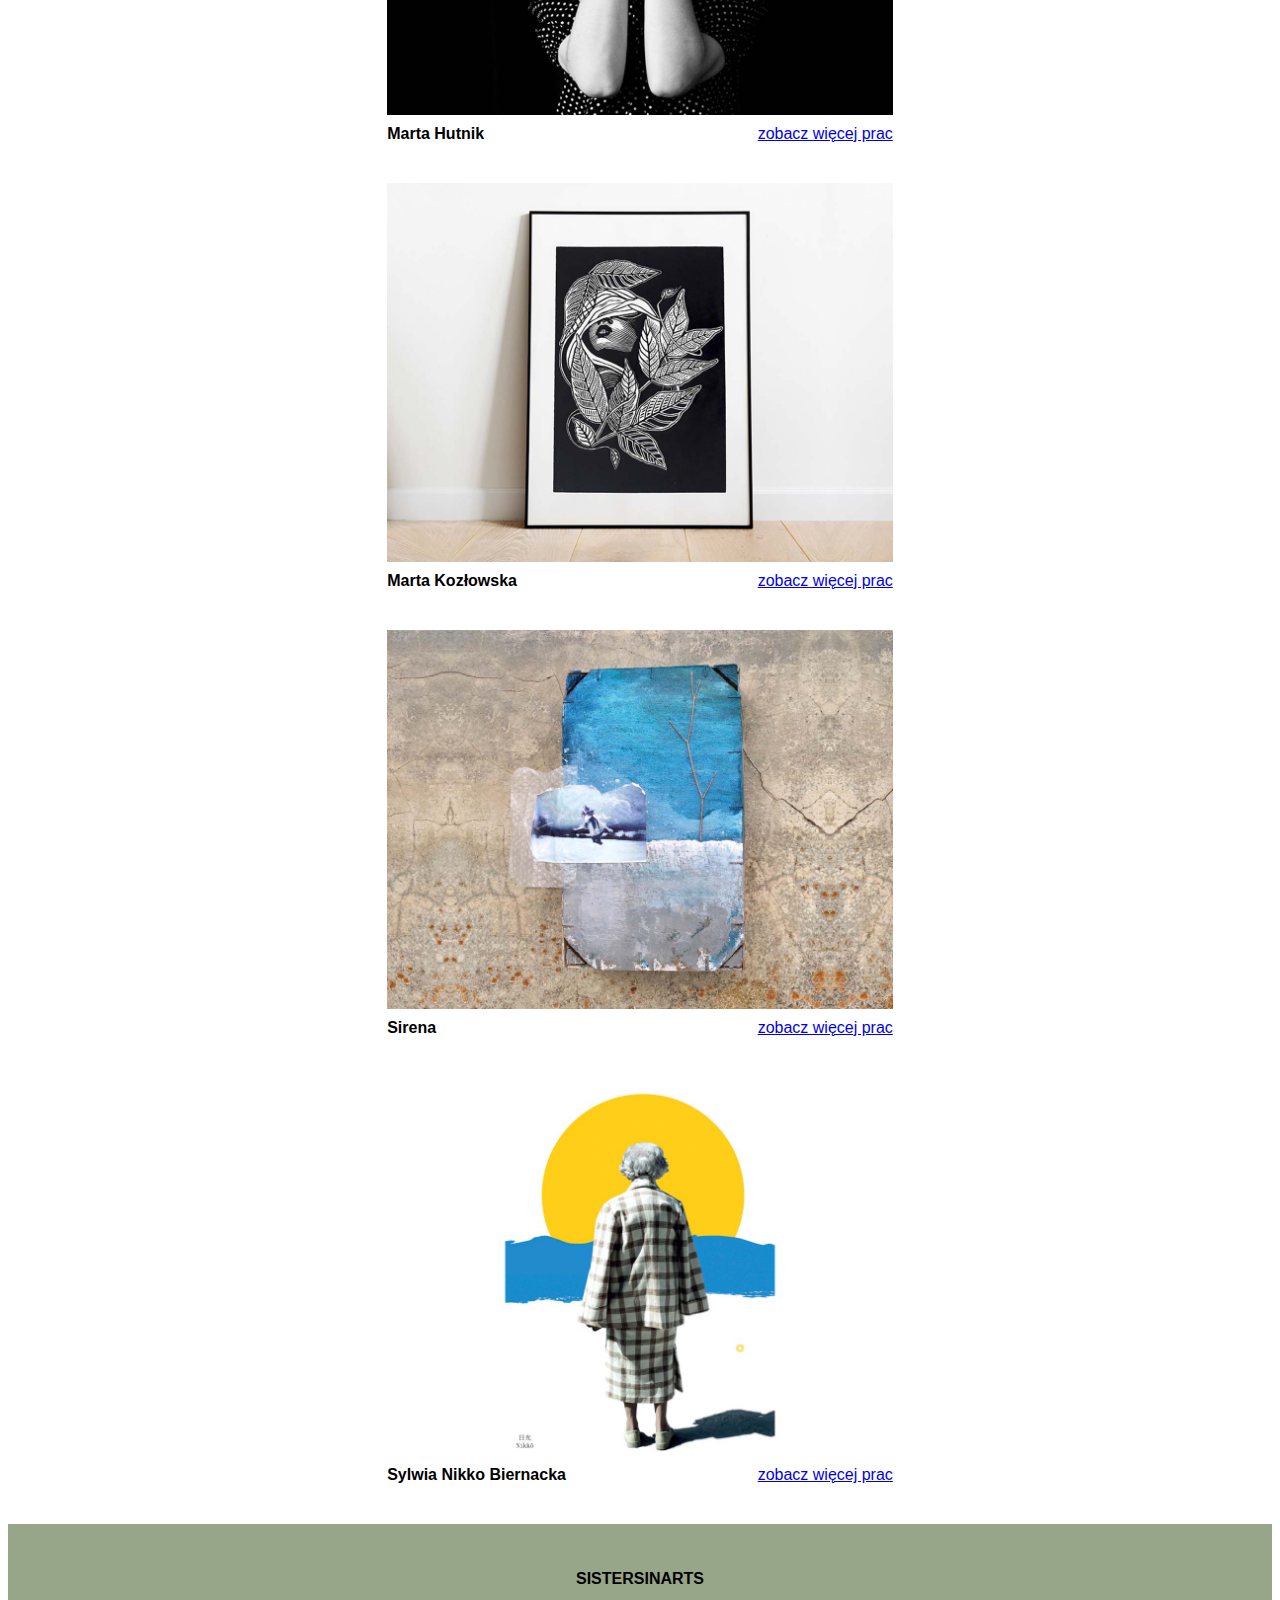
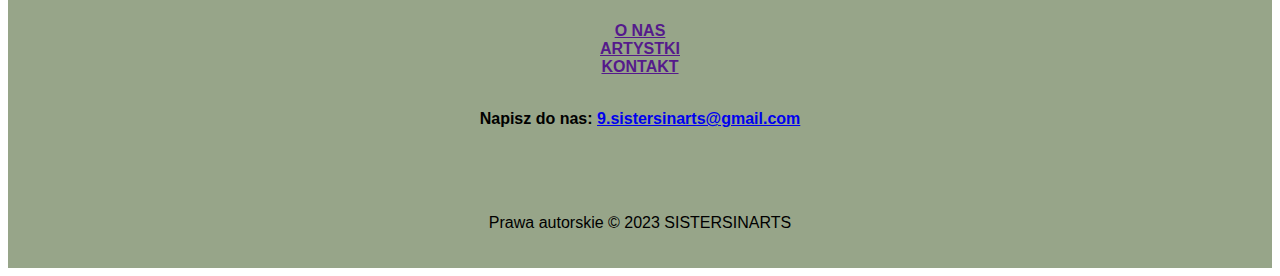
==== commit 8b1a76c4: "flexbox containers on main webpage" ====
--- a/index.html
+++ b/index.html
@@ -20,68 +20,155 @@
         </p>
         </p>
     <main>
+
         <!-- Agata Plackowska -->
-        <figure>
-        <a href="agata-plackowska.html">
+        <div class="container-pic">
+        <!-- <a href="agata-plackowska.html"> -->
         <img class="cover" src="images/Agata Plackowska_1024x768_cover.jpg" alt="abstract landscape">
-        </a>
-        <a href="agata-plackowska.html">zobacz więcej prac</a>
-        <figcaption>Agata Plackowska</figcaption></figure>
+        <!-- </a> -->
+        </div>
+
+        <div class="container-text">
+        <strong class="item">Agata Plackowska</strong>
+        <a class="item" href="agata-plackowska.html">zobacz więcej prac</a>
+        </div>    
+
+
+           
         
+
         <!-- Aldona Cholewa -->
-        <a href="aldona-cholewa.html"></a>
-        <img class="cover" src="images/sisters-in-arts-Aldona-Cholewa_morskie opowieści_cover.jpeg" alt="abstract landscape">
-        <figcaption>Aldona Cholewa</figcaption>
+        <div class="container-pic">
+        <!-- <a href="aldona-cholewa.html"></a> -->
+        <img class="cover" src="images/sisters-in-arts-Aldona-Cholewa_morskie opowieści_cover.jpeg" alt="abstract underwater landscape"> 
+        </div>
+        <div class="container-text">
+        <strong class="item">Aldona Cholewa</strong>
+        <a class="item" href="aldona-cholewa.html">zobacz więcej prac</a>
+        </div>    
 
         <!-- Anna Majcherczyk -->
-        <a href="anna-majcherczyk.html"></a>
-        <img class="cover" src="images/Anna Majcherczyk_1024x768_cover.jpg" alt="abstract landscape">
-        <figcaption>Anna Majcherczyk</figcaption>
+        <div class="container-pic">
+        <!-- <a href="anna-majcherczyk.html"></a> -->
+        <img class="cover" src="images/Anna Majcherczyk_1024x768_cover.jpg" alt="cd album cover">
+        </div> 
+        <div class="container-text">
+            <strong class="item">Anna Majcherczyk</strong>
+            <a class="item" href="anna-majcherczyk.html">zobacz więcej prac</a>
+        </div> 
+
+
 
         <!-- Anna Trafisz -->
-        <a href="anna-trafisz.html"></a>
-        <img class="cover" src="images/sisters-in-arts-Anna-Trafisz_WAK_4238_1024x768_cover.jpg" alt="abstract landscape">
-        <figcaption>Anna Trafisz</figcaption>
+        <div class="container-pic">
+        <!-- <a href="anna-trafisz.html"></a> -->
+        <img class="cover" src="images/sisters-in-arts-Anna-Trafisz_WAK_4238_1024x768_cover.jpg" alt="smiling woman">
+        </div>
+        <div class="container-text">
+            <strong class="item">Anna Trafisz</strong>
+            <a class="item" href="anna-trafisz.html">zobacz więcej prac</a>
+        </div> 
 
         <!-- Granishka Truchlińska -->
-        <a href="granishka-truchlinska.html"></a>
-        <img class="cover" src="images/sisters-in-arts-Granishka_seria_Seeds_of_Light_06_cover.jpg" alt="abstract landscape">
-        <figcaption>Granishka Truchlińska</figcaption>
+        <div class="container-pic">
+        <!-- <a href="granishka-truchlinska.html"></a> -->
+        <img class="cover" src="images/sisters-in-arts-Granishka_seria_Seeds_of_Light_06_cover.jpg" alt="abstract bird painting">
+        </div>
+        <div class="container-text">
+            <strong class="item">Granishka Truchlińska</strong>
+            <a class="item" href="granishka-truchlinska.html">zobacz więcej prac</a>
+        </div> 
+        
 
         <!-- Karolina Niemczyk-Biłka -->
-        <a href="karolina-niemczyk-bilka.html"></a>
-        <img class="cover" src="images/sisters-in-arts-Karolina-Niemczyk-Bilka-cover.jpg" alt="abstract landscape">
-        <figcaption>Karolina Niemczyk-Biłka (Kika)</figcaption>
+        <div class="container-pic">
+        <!-- <a href="karolina-niemczyk-bilka.html"></a> -->
+        <img class="cover" src="images/sisters-in-arts-Karolina-Niemczyk-Bilka-cover.jpg" alt="abstract painting">
+        </div>
+        <div class="container-text">
+            <strong class="item">Karolina Niemczyk-Biłka (Kika)</strong>
+            <a class="item" href="karolina-niemczyk-bilka.html">zobacz więcej prac</a>
+        </div> 
+        
+        
 
         <!-- Ludmiła Kufel-Rutowska -->
-        <a href="ludmila-kufel-rutowska.html"></a>
-        <img class="cover" src="images/sisters-in-arts-Ludmiła-Kufel-Rutowska_IMG_5683_1024x768_cover.JPG.jpg" alt="abstract landscape">
-        <figcaption>Ludmiła Kufel-Rutowska</figcaption>
+        <div class="container-pic">
+        <!-- <a href="ludmila-kufel-rutowska.html"></a> -->
+        <img class="cover" src="images/sisters-in-arts-Ludmiła-Kufel-Rutowska_IMG_5683_1024x768_cover.JPG.jpg" alt="abstract sea landscape">
+        </div>
+        <div class="container-text">
+            <strong class="item">Ludmiła Kufel-Rutowska</strong>
+            <a class="item" href="ludmila-kufel-rutowska.html">zobacz więcej prac</a>
+        </div>
+        
+        
+        
+        
 
         <!-- Marta Cierluk -->
-        <a href="marta-cierluk.html"></a>
-        <img class="cover" src="images/sisters-in-arts-Marta-Cierluk_Arno Holz_cover.jpg" alt="abstract landscape">
-        <figcaption>Marta Cierluk</figcaption>
+        <div class="container-pic">
+        <!-- <a href="marta-cierluk.html"></a> -->
+        <img class="cover" src="images/sisters-in-arts-Marta-Cierluk_Arno Holz_cover.jpg" alt="Arno Holz sculpture">
+        </div>
+        <div class="container-text">
+            <strong class="item">Marta Cierluk</strong>
+            <a class="item" href="marta-cierluk.html">zobacz więcej prac</a>
+        </div>
+        
+        
 
         <!-- Marta Hutnik -->
-        <a href="marta-hutnik.html"></a>
-        <img class="cover" src="images/Marta HUtnik_1024x768_cover.jpg" alt="abstract landscape">
-        <figcaption>Marta Hutnik</figcaption>
+        <div class="container-pic">
+        <!-- <a href="marta-hutnik.html"></a> -->
+        <img class="cover" src="images/Marta HUtnik_1024x768_cover.jpg" alt="woman portrait photo">
+        </div>
+        <div class="container-text">
+            <strong class="item">Marta Hutnik</strong>
+            <a class="item" href="marta-hutnik.html">zobacz więcej prac</a>
+        </div>
+        
+        
+        
 
         <!-- Marta Kozłowska -->
-        <a href="marta-kozlowska.html"></a>
-        <img class="cover" src="images/sisters-in-arts-Marta-Kozłowska_57749_1024x768_cover.jpg" alt="abstract landscape">
-        <figcaption>Marta Kozłowska</figcaption>
+        <div class="container-pic">
+        <!-- <a href="marta-kozlowska.html"></a> -->
+        <img class="cover" src="images/sisters-in-arts-Marta-Kozłowska_57749_1024x768_cover.jpg" alt="illustration with woman and leaves">
+        </div>
+        <div class="container-text">
+            <strong class="item">Marta Kozłowska</strong>
+            <a class="item" href="marta-kozlowska.html">zobacz więcej prac</a>
+        </div>
+        
+        
+        
+        <!-- Sirena -->
+        <div class="container-pic">
+        <!-- <a href="sirena.html"></a> -->
+        <img class="cover" src="images/Sirena_1024x768_cover.jpg" alt="abstract beach landscape">
+        </div>
+        <div class="container-text">
+            <strong class="item">Sirena</strong>
+            <a class="item" href="sirena.html">zobacz więcej prac</a>
+        </div>
+        
+        
+    
+        <!-- Sylwia Nikko Biernacka -->
+        <div class="container-pic">
+        <!-- <a href="sylwia-nikko-biernacka.html"></a> -->
+        <img class="cover" src="images/sisters-in-arts-Sylwia-Nikko-Biernacka_Ingeborga plakat_1024x768_cover.jpg" alt="old womand and the sea collage">
+        </div>
+        <div class="container-text">
+            <strong class="item">Sylwia Nikko Biernacka</strong>
+            <a class="item" href="sylwia-nikko-biernacka.html">zobacz więcej prac</a>
+        </div>
+        
+        
+        
+        
 
-        <!-- Sirena -->
-        <a href="sirena.html"></a>
-        <img class="cover" src="images/Sirena_1024x768_cover.jpg" alt="abstract landscape">
-        <figcaption>Sirena</figcaption>
-
-        <!-- Sylwia Nikko Biernacka -->
-        <a href="sylwia-nikko-biernacka.html"></a>
-        <img class="cover" src="images/sisters-in-arts-Sylwia-Nikko-Biernacka_Ingeborga plakat_1024x768_cover.jpg" alt="abstract landscape">
-        <figcaption>Sylwia Nikko Biernacka</figcaption>
 
     </main>
 </body>
--- a/style.css
+++ b/style.css
@@ -2,7 +2,6 @@
     background-color: white;
     font-family: sans-serif;
     text-align: center;
-    align-items: center;
 }
 
 nav {
@@ -16,10 +15,7 @@
     margin: 0;
 }
 
-.cover {
-    padding-bottom: 30px;
-    width: 50%;
-}
+
 
 .header-photo {
     width: 100%;
@@ -30,4 +26,68 @@
     padding: 30px 460px 30px 460px;
     text-align: left;
     line-height: 1.8;
+}
+
+.container-pic {
+    display: flex;
+    /* border: red solid 2px; */
+    margin: 0 30% 0 30%;
+    flex-direction: column;
+}
+
+.cover {
+    flex-wrap: wrap;
+    align-content: stretch;
+    flex: 0 1 auto;
+}
+
+.container-text {
+    display: flex;
+    /* border: white solid 2px; */
+    margin: 0 30% 0 30%;
+    flex-direction: row;
+    margin-bottom: 30px;
+    justify-content: space-between;
+    padding: 10px 0 10px 0;
+}
+
+.item{
+
+}
+
+
+
+.container-bio {
+    display: flex;
+    border: red solid 2px;
+    margin: 0 20% 0 20%;
+    flex-direction: row;
+    padding-bottom: 30px;
+}
+
+.bio-pic {
+    border-radius: 50%;
+    width: 80%;
+    border: red solid 2px;
+
+}
+
+.bio {
+    text-align: left;
+    border: red solid 2px;
+    line-height: 1.5;
+}
+
+.gallery-container {
+    display: flex;
+    border: red solid 2px;
+    margin: 0 10% 0 10%;
+    flex-direction: row;
+    justify-content: space-between;
+    flex-wrap: wrap;
+
+}
+
+.gallery-item {
+    flex-basis: 50px;
 }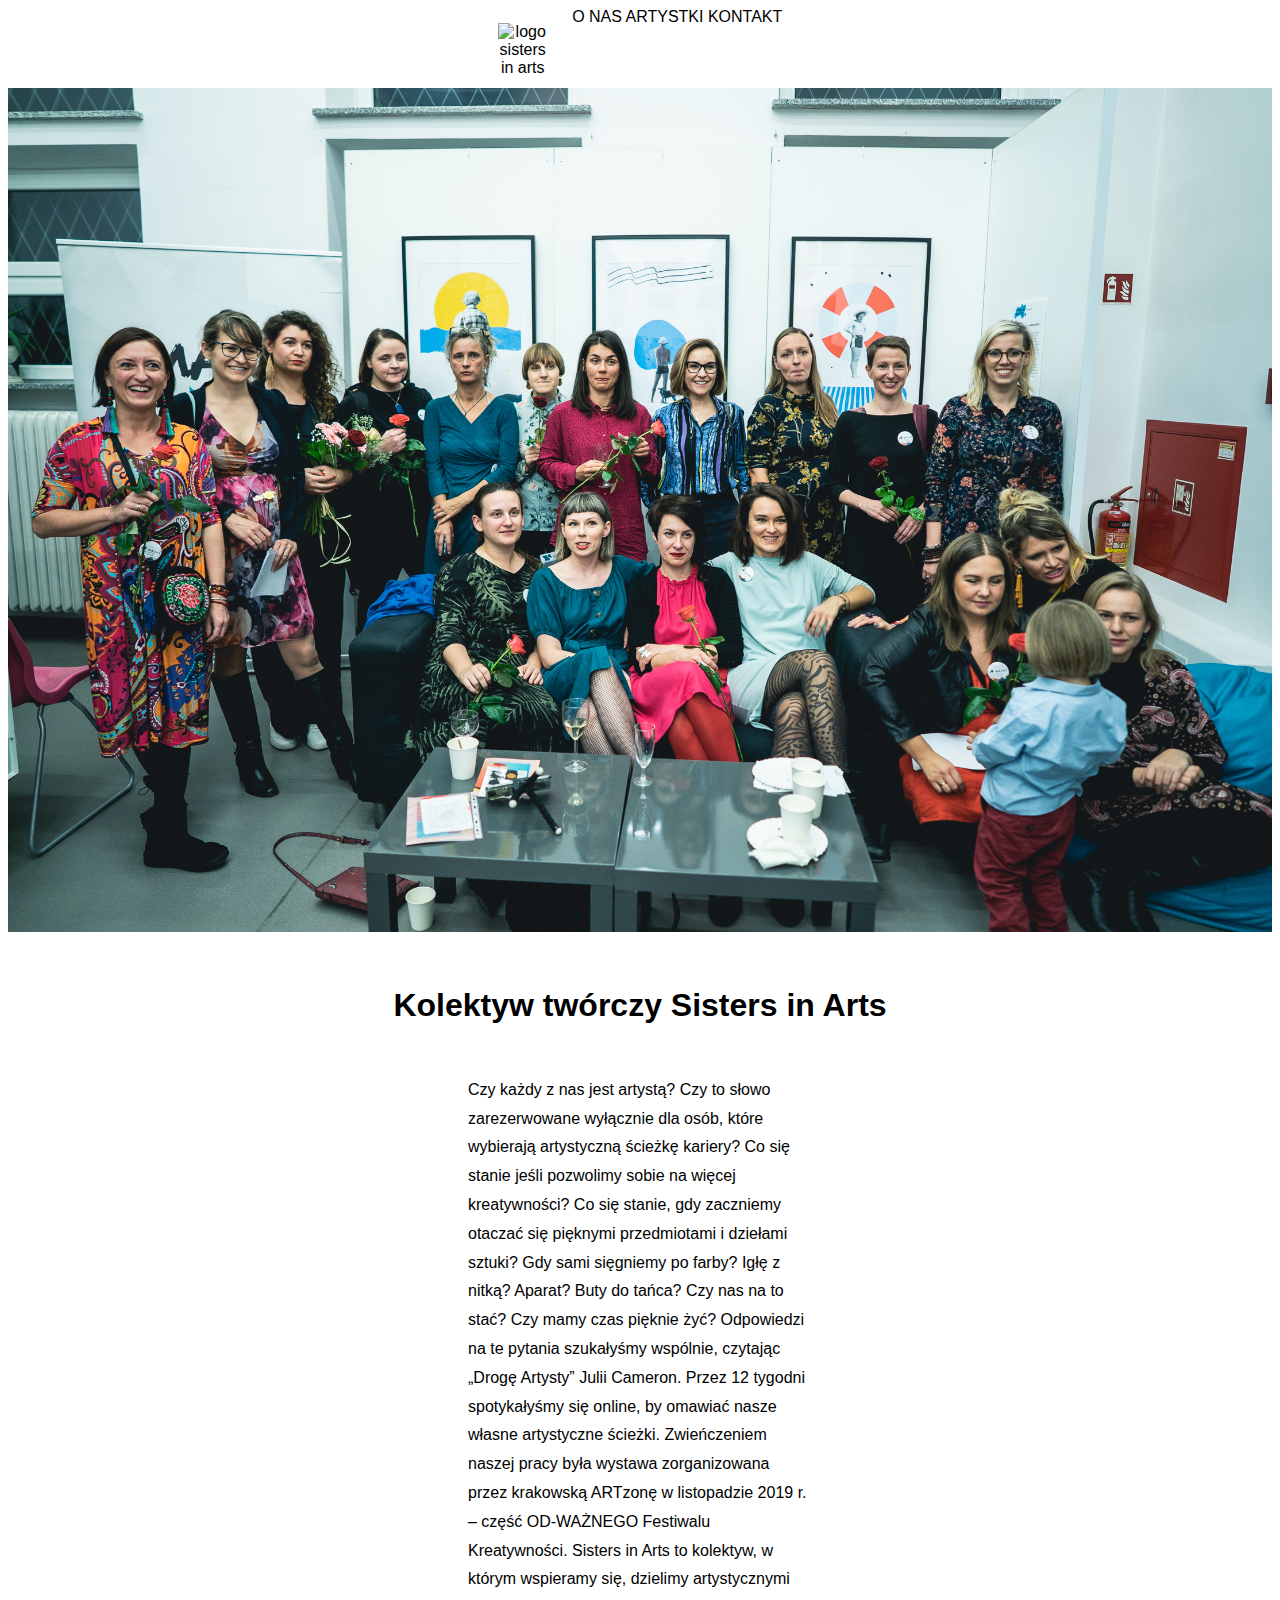
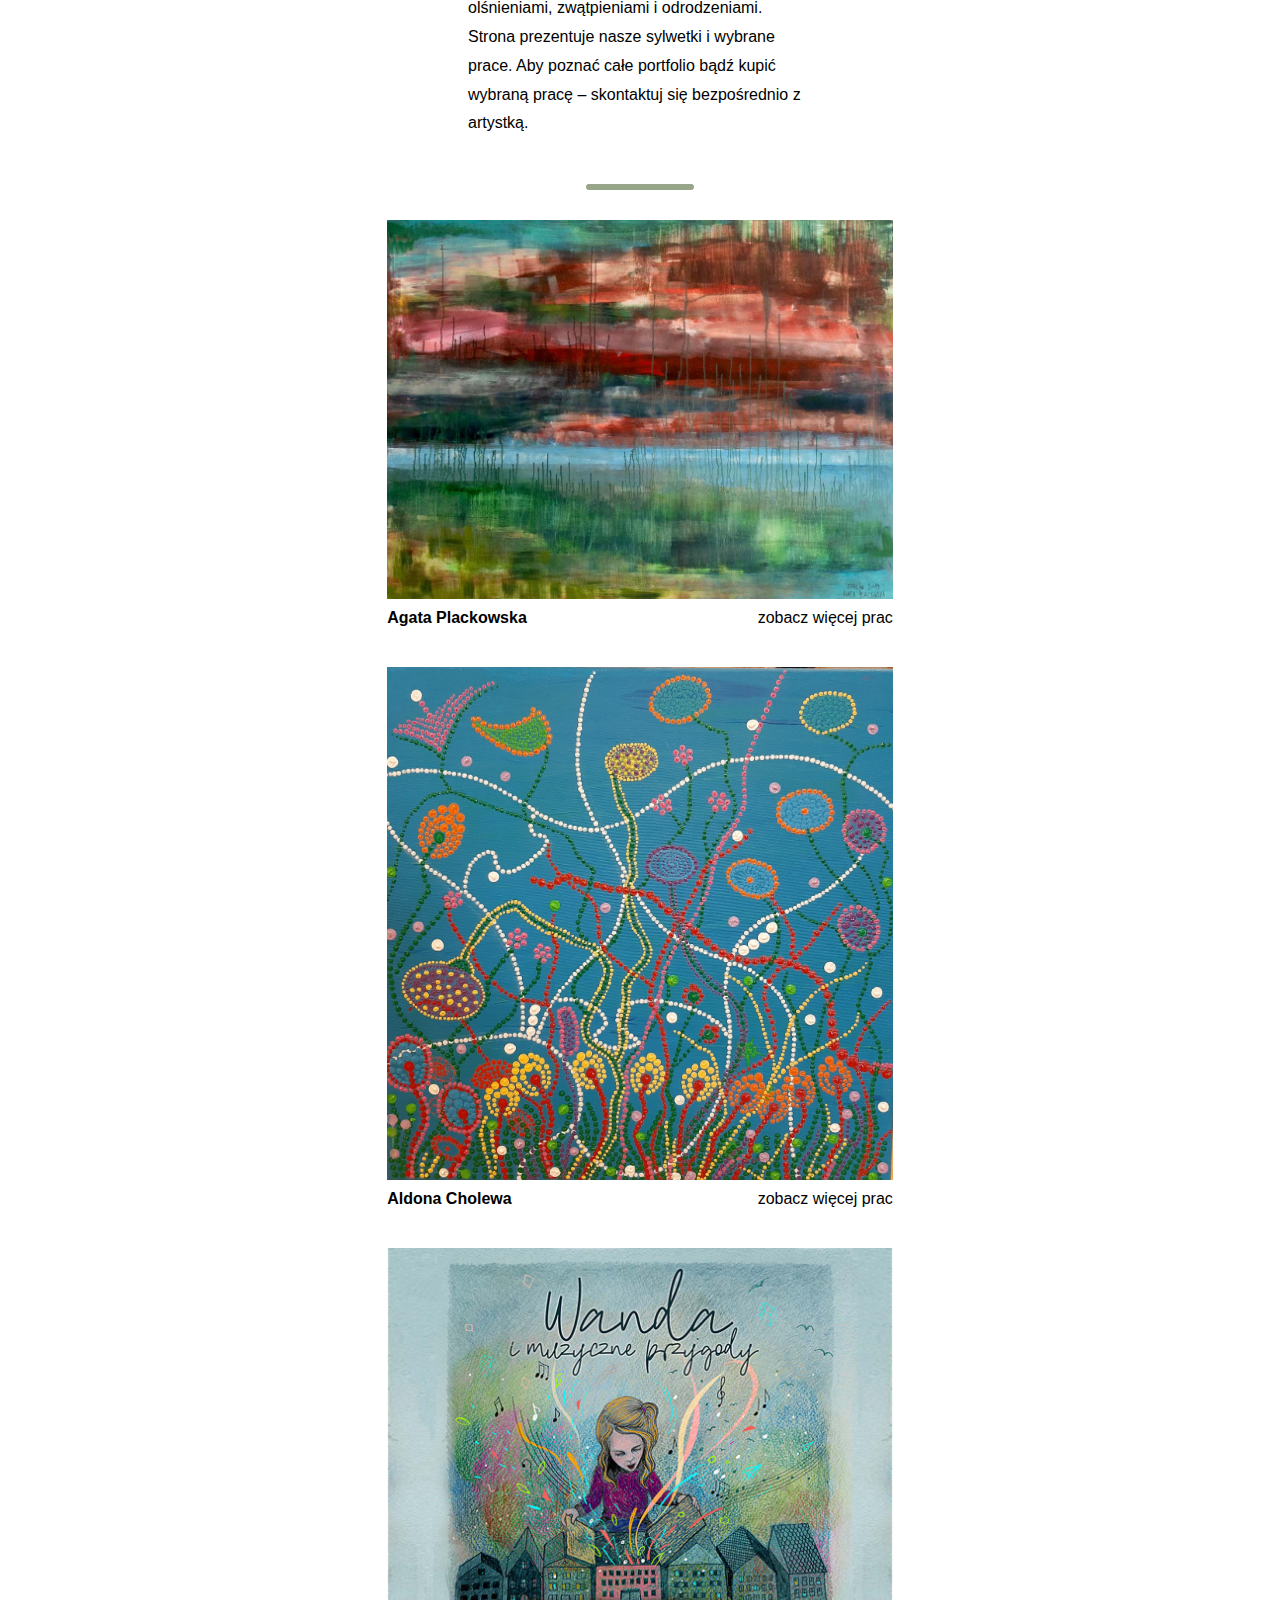
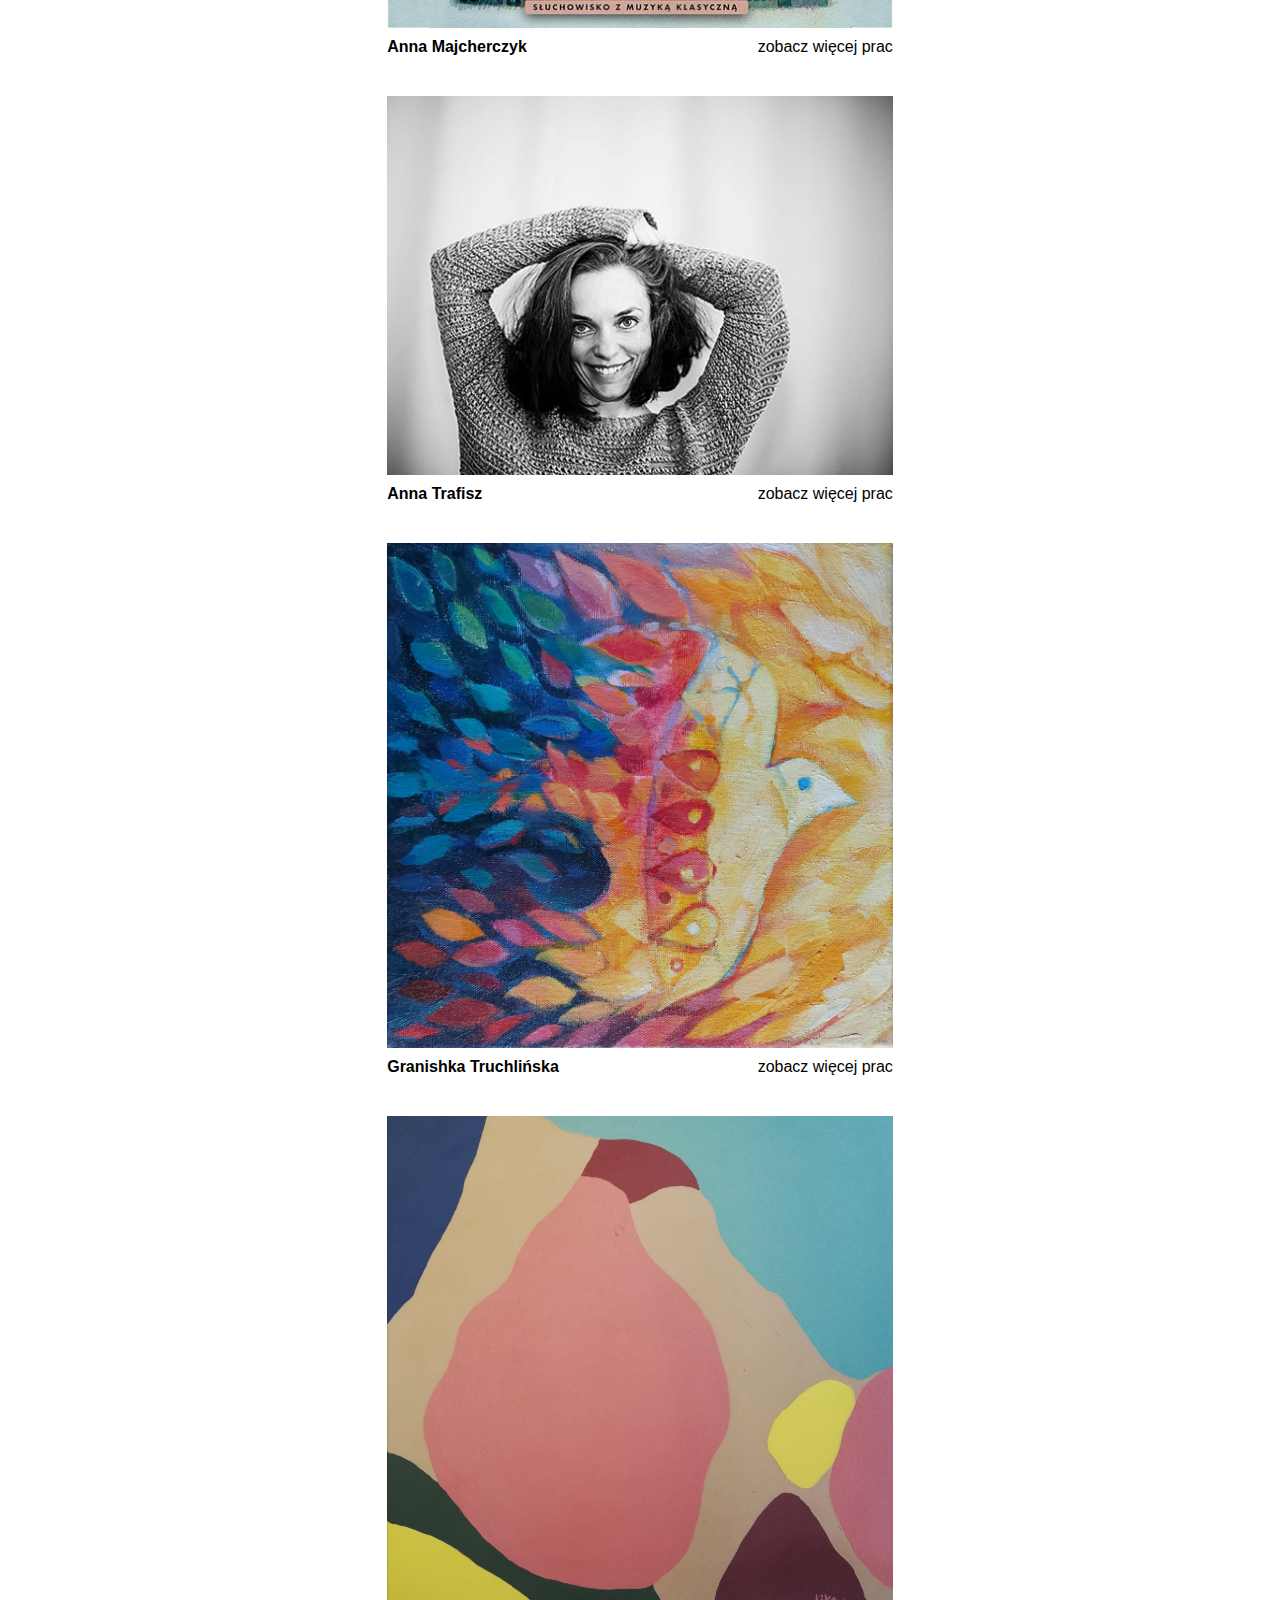
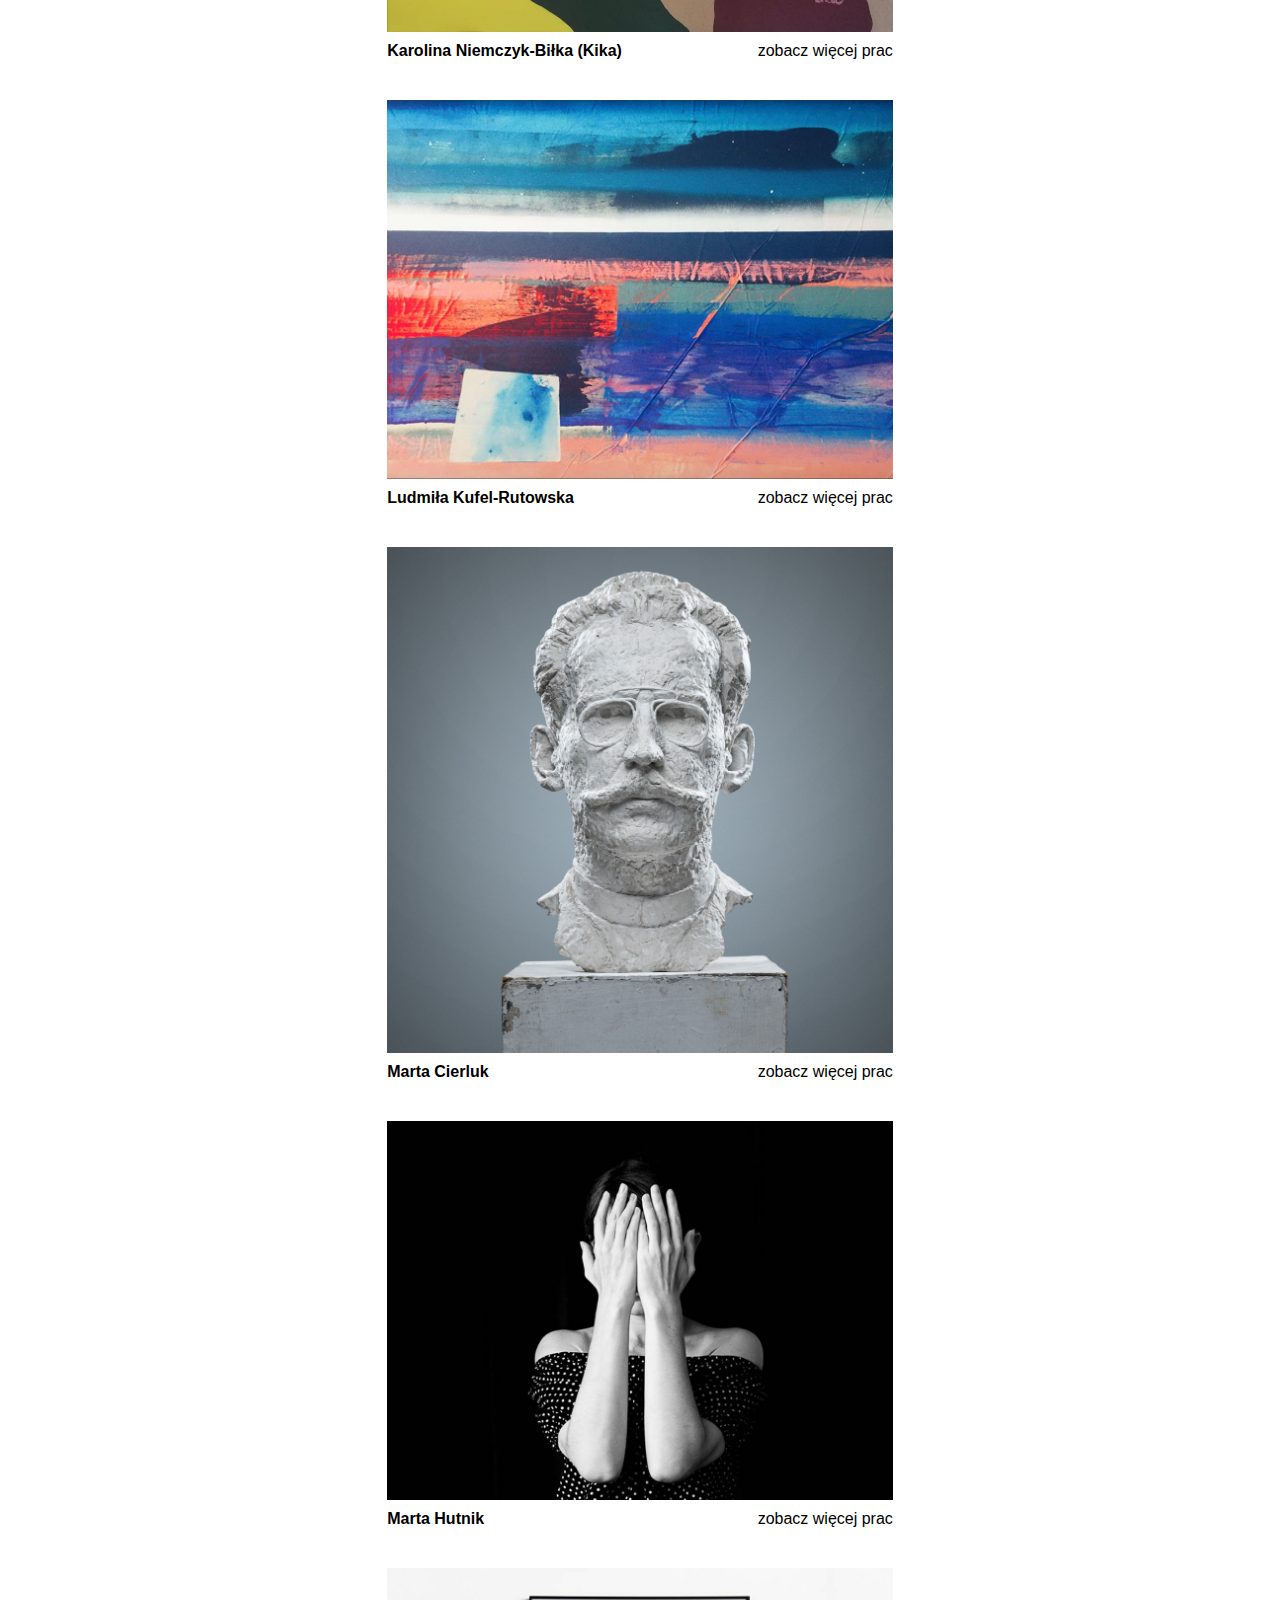
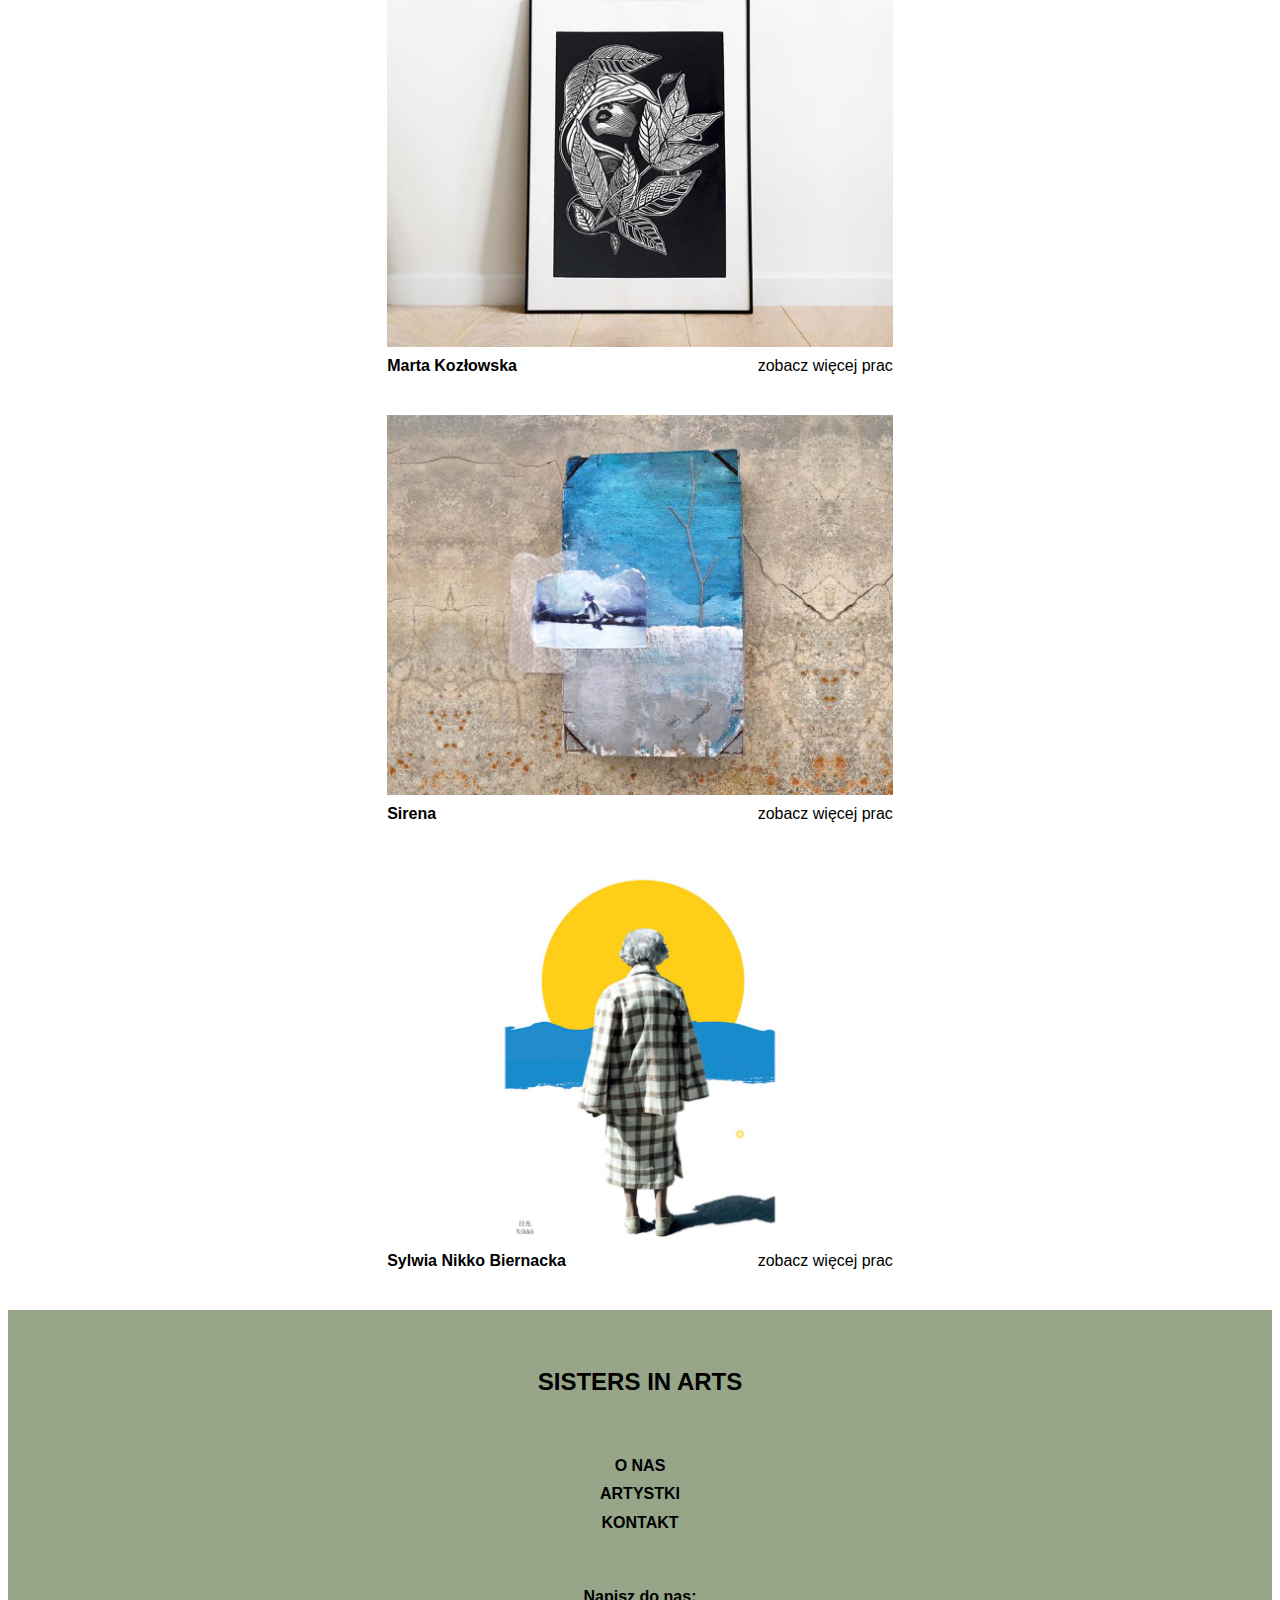
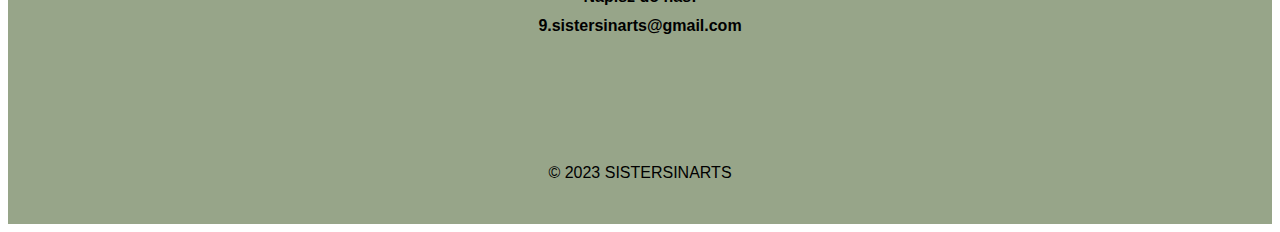
==== commit 0f04fac7: "podstrony, galeria u Agaty" ====
--- a/index.html
+++ b/index.html
@@ -6,10 +6,13 @@
 </head>
 <body>
     <nav>
-        <img src="logo.jpg" alt="logo sisters in arts" href="index.html">
-        <a href="">O NAS</a>
-        <a href="">ARTYSTKI</a>
-        <a href="">KONTAKT</a>
+        <img class="logo" src="logo.jpg" alt="logo sisters in arts" href="index.html">
+        
+            <a href="">O NAS</a>
+            <a href="">ARTYSTKI</a>
+            <a href="#footer">KONTAKT</a>
+        
+
     </nav>
     <header>
         <img class="header-photo" src="images/DSC06957.jpg"> 
@@ -18,6 +21,7 @@
         <h1>Kolektyw twórczy Sisters in Arts</h1>
         <p id="opis">Czy każdy z nas jest artystą? Czy to słowo zarezerwowane wyłącznie dla osób, które wybierają artystyczną ścieżkę kariery? Co się stanie jeśli pozwolimy sobie na więcej kreatywności? Co się stanie, gdy zaczniemy otaczać się pięknymi przedmiotami i dziełami sztuki? Gdy sami sięgniemy po farby? Igłę z nitką? Aparat? Buty do tańca? Czy nas na to stać? Czy mamy czas pięknie żyć? Odpowiedzi na te pytania szukałyśmy wspólnie, czytając „Drogę Artysty” Julii Cameron. Przez 12 tygodni spotykałyśmy się online, by omawiać nasze własne artystyczne ścieżki. Zwieńczeniem naszej pracy była wystawa zorganizowana przez krakowską ARTzonę w listopadzie 2019 r. – część OD-WAŻNEGO Festiwalu Kreatywności. Sisters in Arts to kolektyw, w którym wspieramy się, dzielimy artystycznymi olśnieniami, zwątpieniami i odrodzeniami. Strona prezentuje nasze sylwetki i wybrane prace. Aby poznać całe portfolio bądź kupić wybraną pracę – skontaktuj się bezpośrednio z artystką.
         </p>
+        <hr>
         </p>
     <main>
 
@@ -172,17 +176,18 @@
 
     </main>
 </body>
-<footer>
-    <p><strong>SISTERSINARTS</strong></p>
+<footer id="footer">
+    <a href=""><h2>SISTERS IN ARTS</h2></a>
     <br><strong>
     <a href="">O NAS</a><br>
     <a href="">ARTYSTKI</a><br>
     <a href="">KONTAKT</a><br>
     <br>
-    <p>Napisz do nas: <a href="mailto:9.sistersinarts@gmail.com">9.sistersinarts@gmail.com</a></strong></p>
+    <p>Napisz do nas: <br>
+        <a href="mailto:9.sistersinarts@gmail.com">9.sistersinarts@gmail.com</a></strong></p>
     <br>
     <img><br>
     <img>
-    <p>Prawa autorskie © 2023 SISTERSINARTS</p>
+    <p>© 2023 SISTERSINARTS</p>
 </footer>
 </html>--- a/style.css
+++ b/style.css
@@ -1,21 +1,66 @@
 body {
     background-color: white;
-    font-family: sans-serif;
+    font-family: "Roboto", sans-serif;
     text-align: center;
 }
 
+/* ----------------navbar style -------------------- */
 nav {
-    padding: 30px 0 30px 0;
+    font-family: "Releway", helvetica, Arial, sans-serif;
+    width: 100%;  /* i'm assuming full width */
+    height: 80px; /* change it to desired width */
 }
 
+.logo {
+    display: inline-block;
+    vertical-align: top;
+    width: 50px;
+    height: 50px;
+    margin-right: 20px;
+    margin-top: 15px;    /* if you want it vertically middle of the navbar. */
+}
+.nav > a {
+    display: inline-block;
+    vertical-align: center;
+    padding: 30px;
+    height: 80px;        /* if you want it to take the full height of the bar */
+    line-height: 80px;    /* if you want it vertically middle of the navbar */
+}
+/* ----------------------------------- -------------------- */
+
+
+
 footer {
-    background-color: rgb(151, 165, 137);
+    background-color: #97a589;
     font-family: sans-serif;
     padding: 30px 0 20px 0;
     margin: 0;
+    line-height: 1.8;
 }
 
+/* ----------------- linki na stronie ----------------- */
+a:link {
+    color: black;
+    text-decoration: none;
+}
 
+a:visited {
+    color: black;
+    text-decoration: none;
+}
+
+a:hover {
+    color: #736080;
+    text-decoration: underline;
+}
+/* ----------------- -------------------- ----------------- */
+
+hr {
+    width: 8%;
+    margin-bottom: 30px;
+    border: 3px solid #97a589;
+    border-radius: 5px;
+}
 
 .header-photo {
     width: 100%;
@@ -69,7 +114,6 @@
     border-radius: 50%;
     width: 80%;
     border: red solid 2px;
-
 }
 
 .bio {
@@ -78,16 +122,20 @@
     line-height: 1.5;
 }
 
-.gallery-container {
-    display: flex;
+.grid-gallery-container {
+    display: grid;
+    grid-template: repeat(7, 200px) / repeat(3, 250px);
+    gap: 10px 10px;
     border: red solid 2px;
     margin: 0 10% 0 10%;
-    flex-direction: row;
-    justify-content: space-between;
-    flex-wrap: wrap;
+    align-content: center;
+    padding: 30px;
+
 
 }
 
-.gallery-item {
-    flex-basis: 50px;
+.grid-gallery-item {
+    width: 250px;
+    height: 200px;
+    justify-items: center;
 }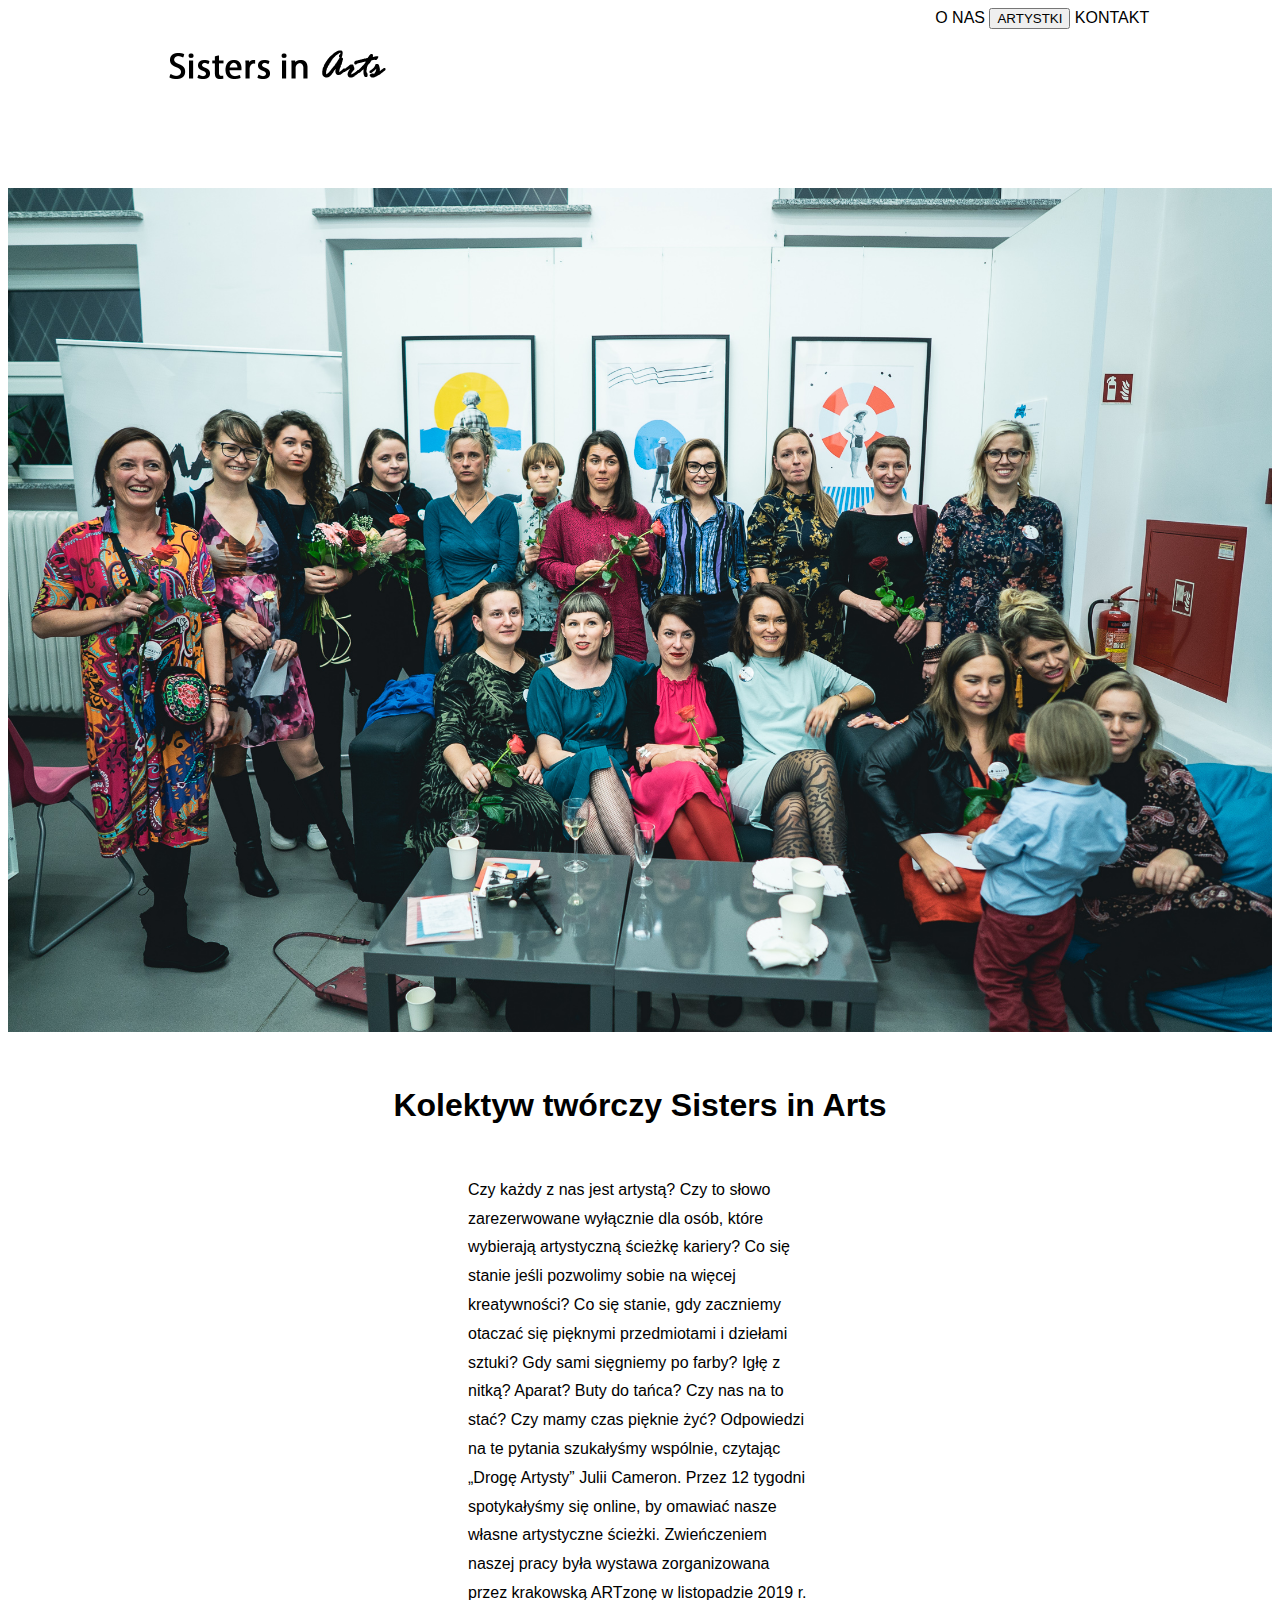
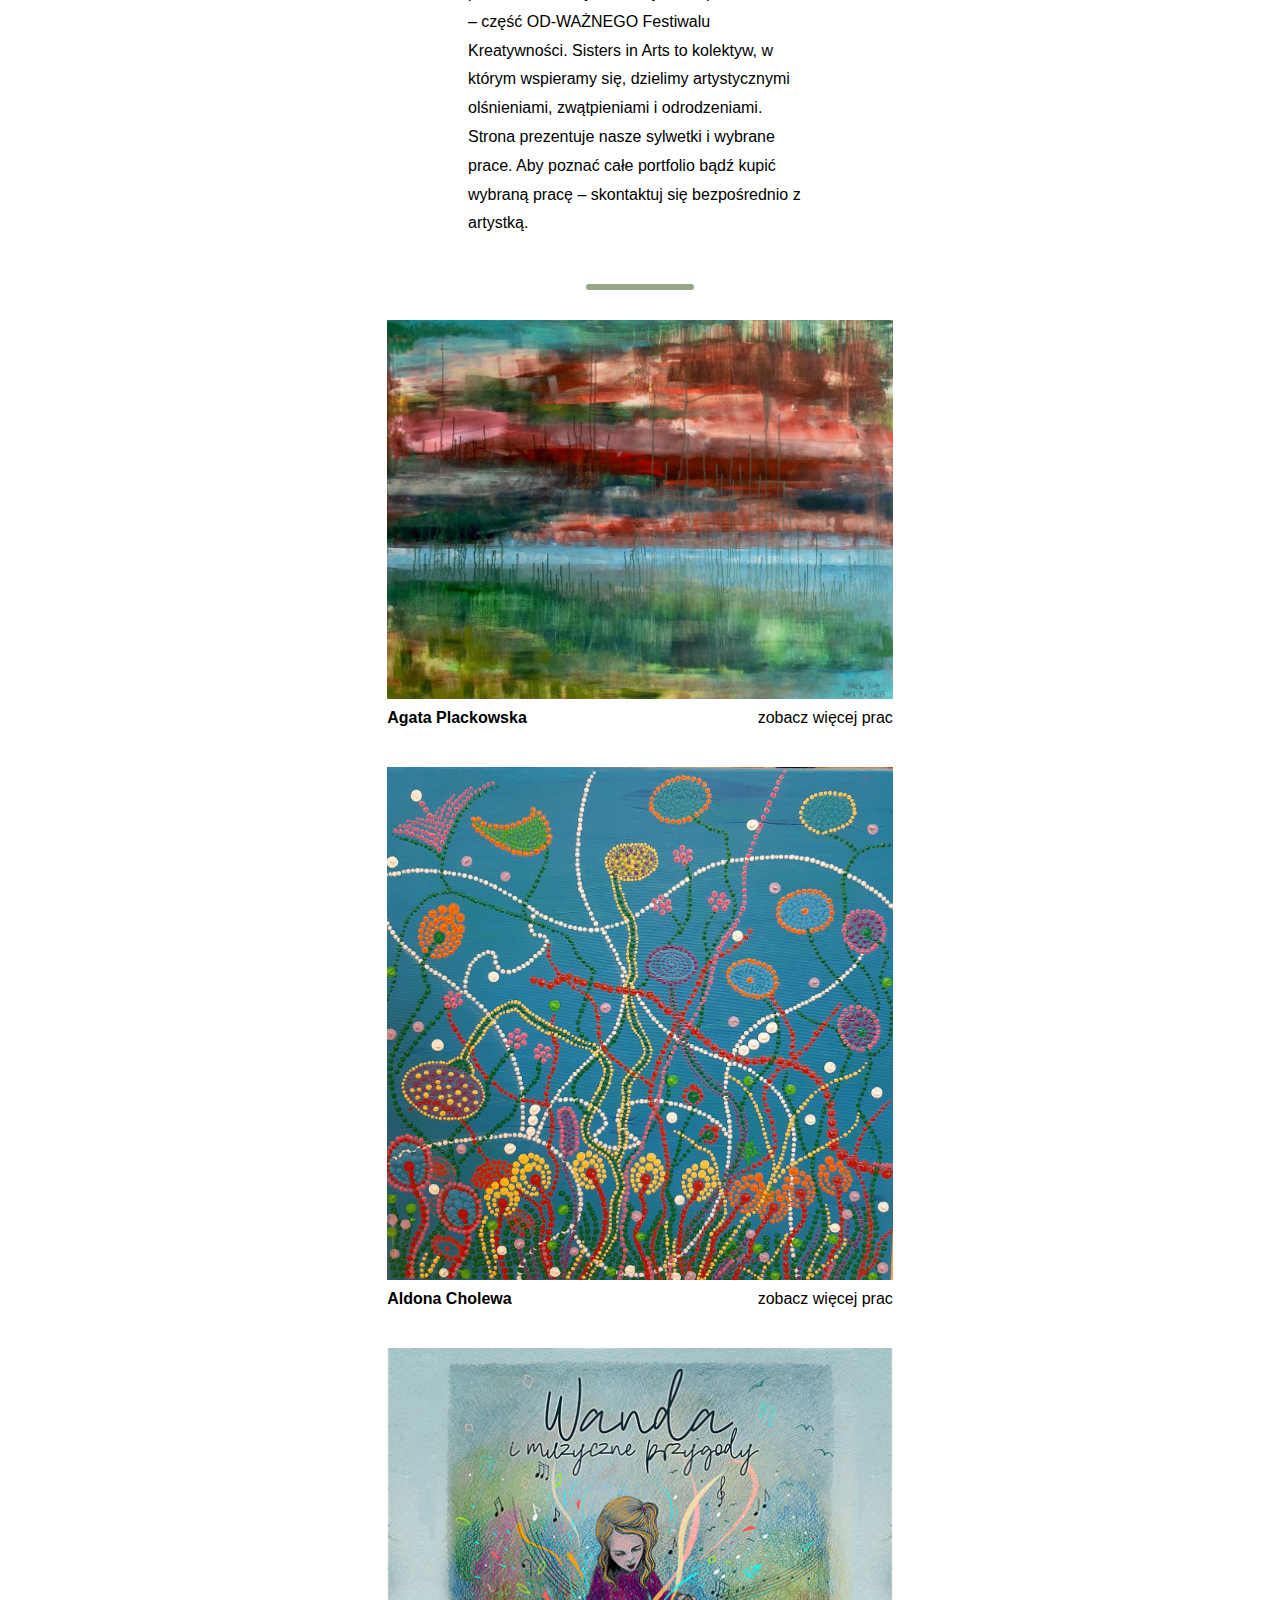
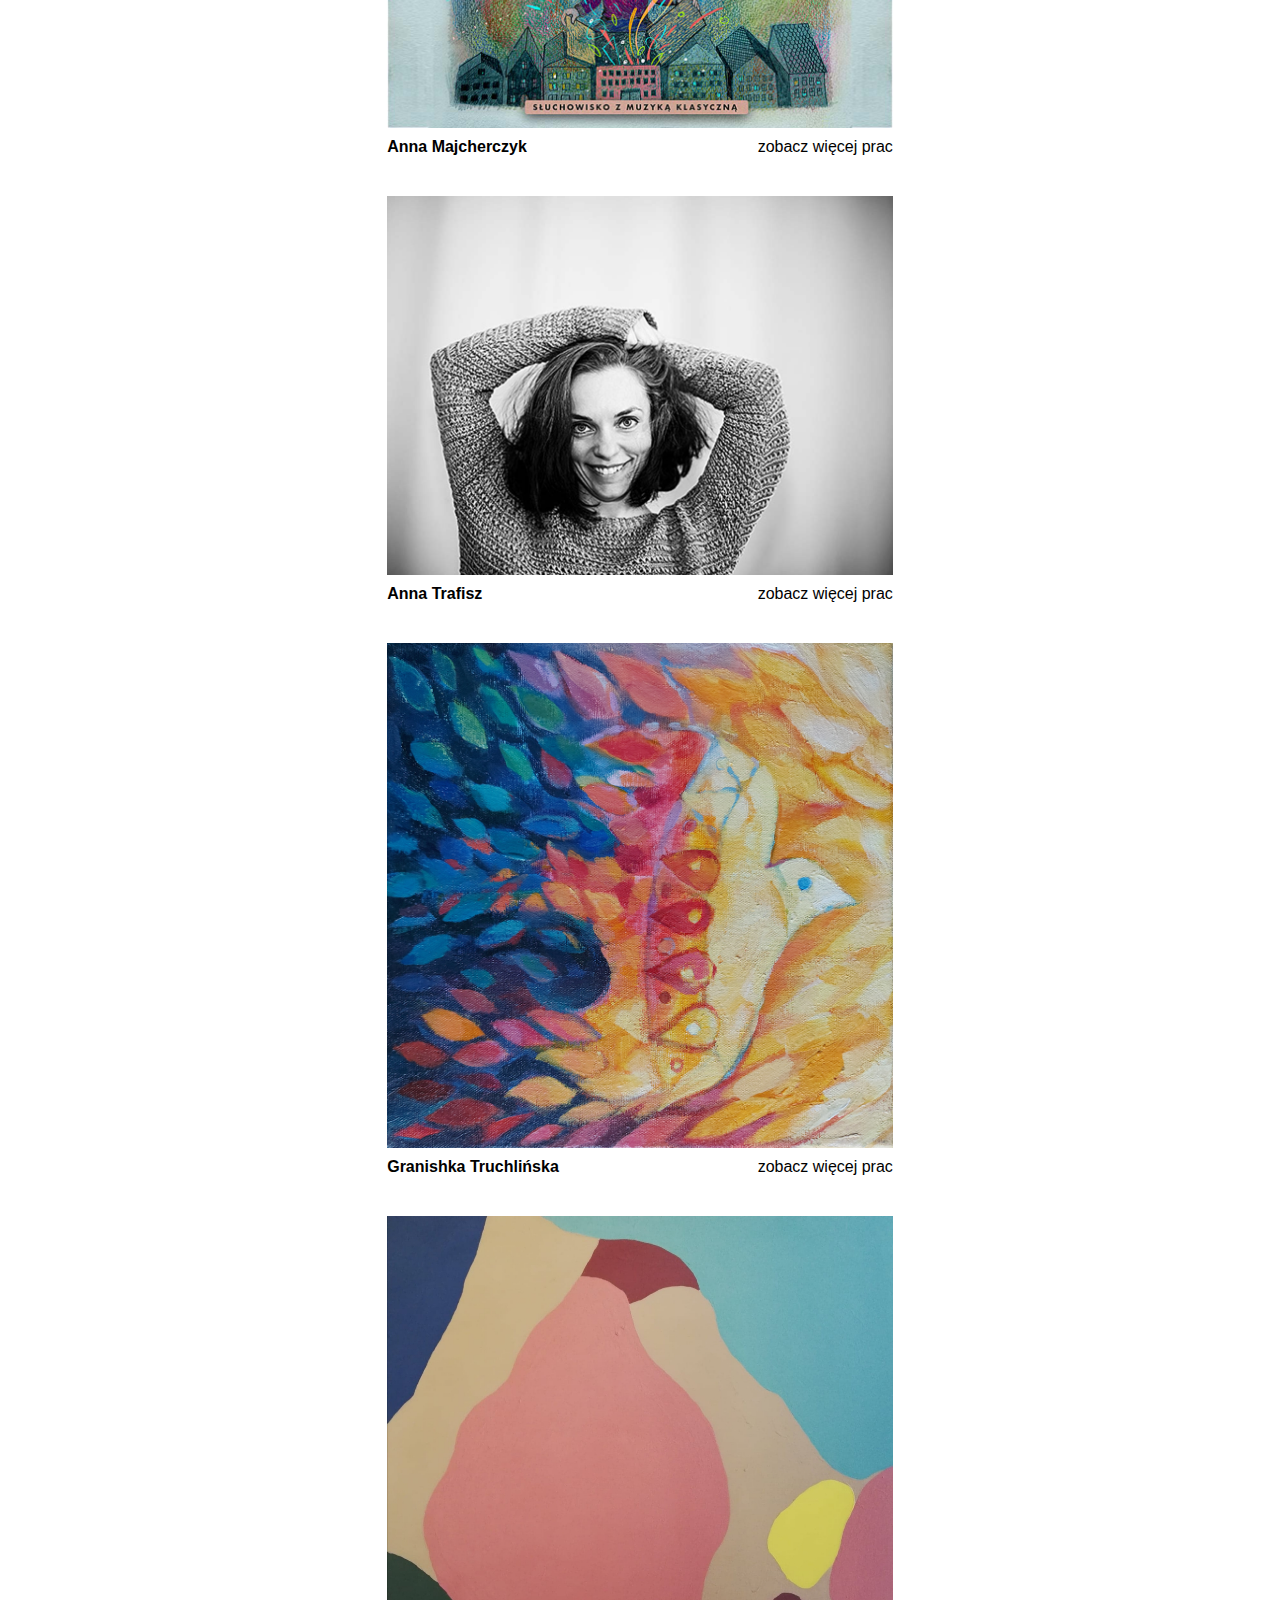
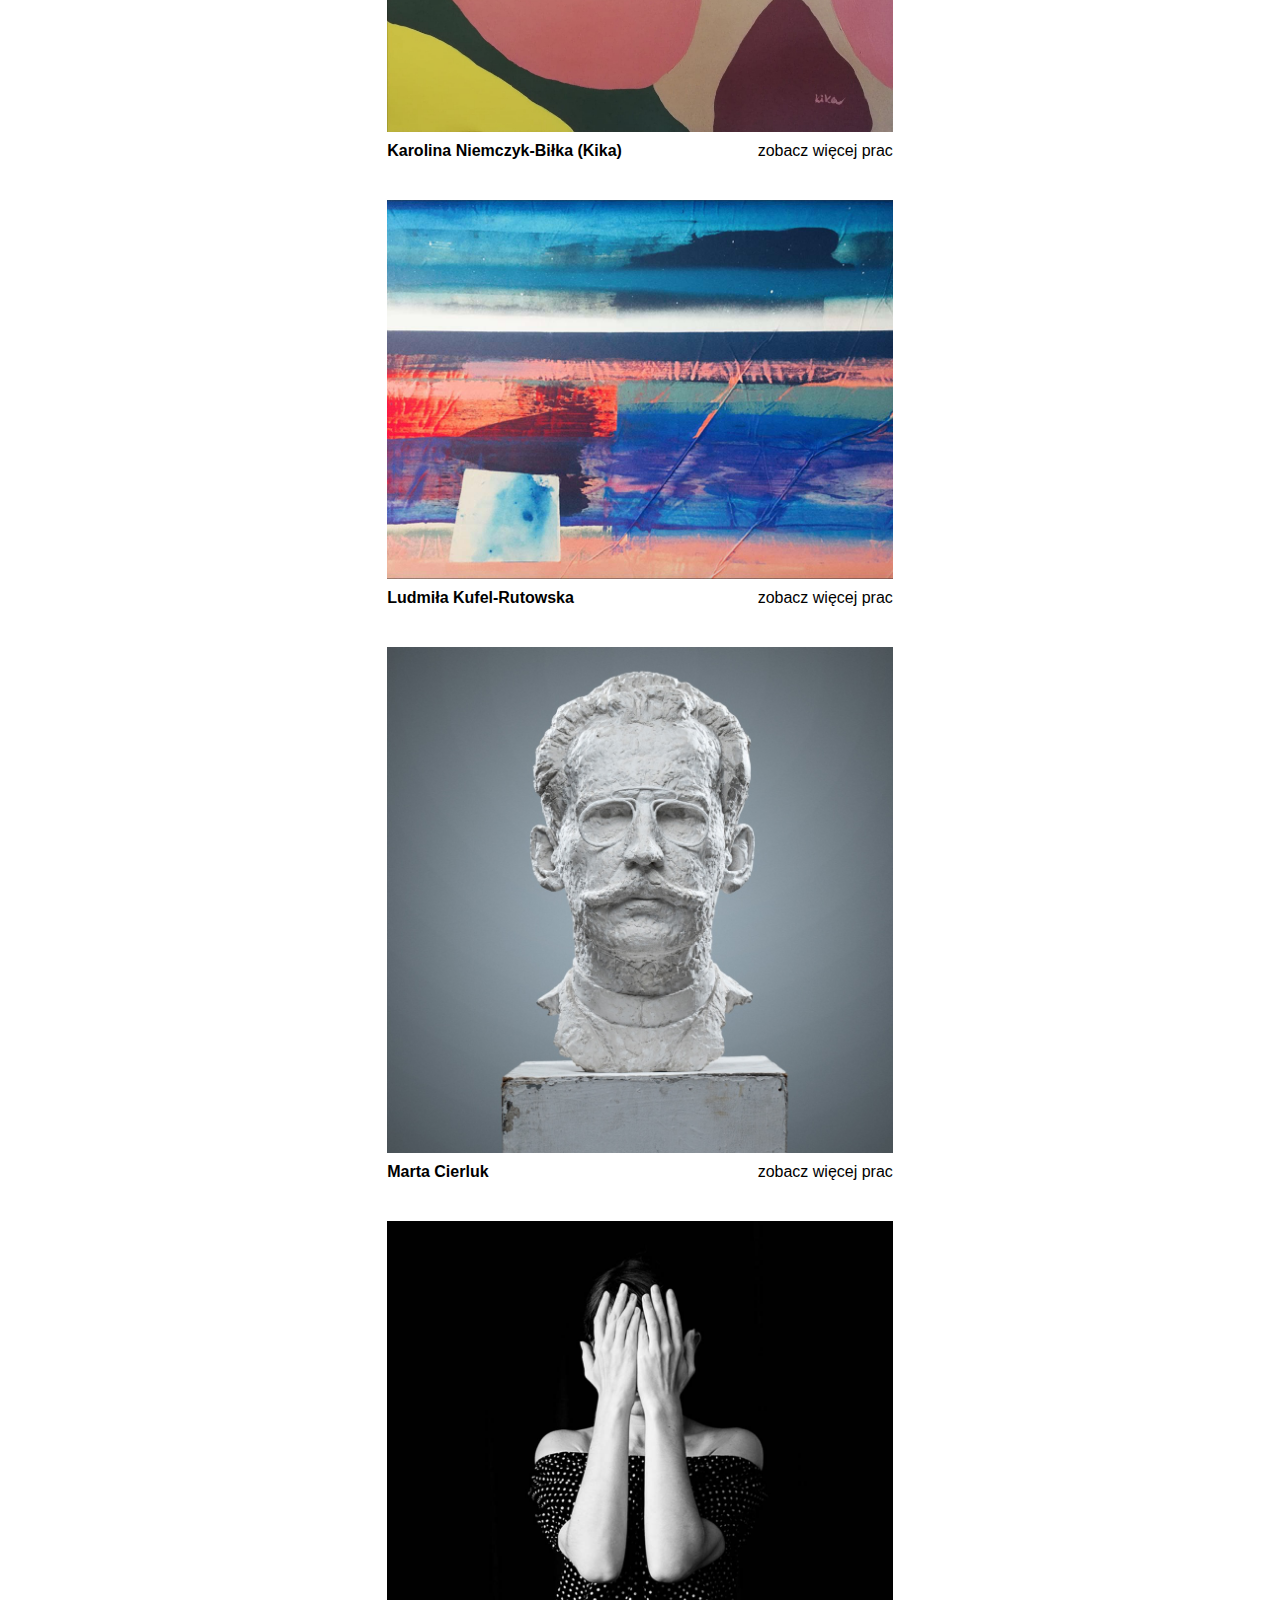
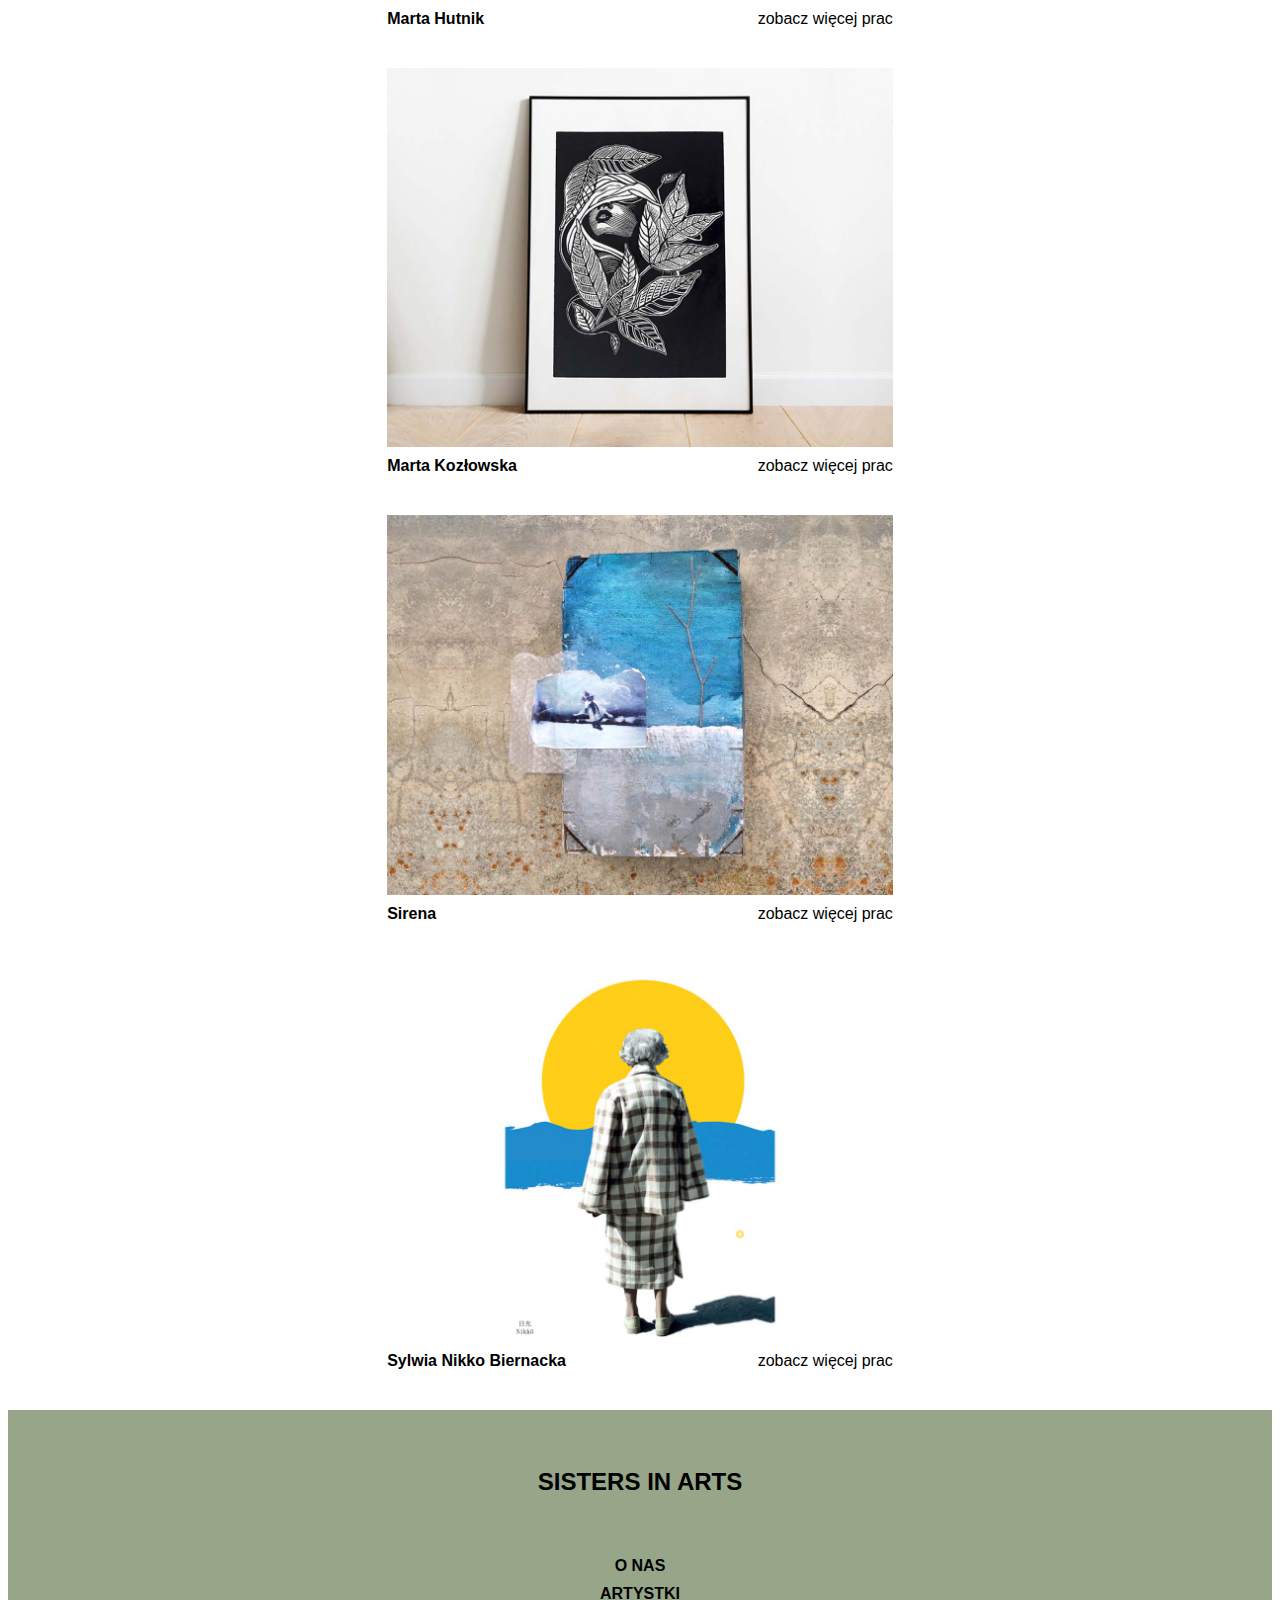
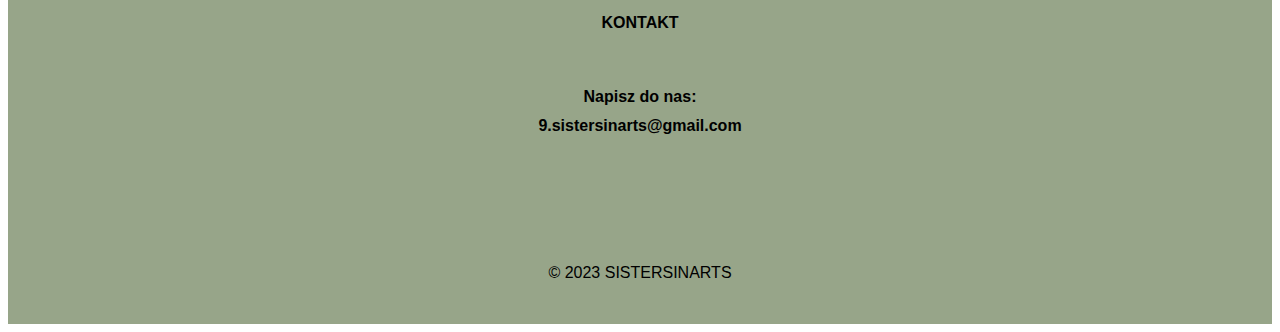
==== commit 21c42b36: "dropdown menu in progress" ====
--- a/index.html
+++ b/index.html
@@ -6,10 +6,27 @@
 </head>
 <body>
     <nav>
-        <img class="logo" src="logo.jpg" alt="logo sisters in arts" href="index.html">
+        <img class="logo" src="/images/sisters-in-arts-logo.png" alt="logo sisters in arts" href="index.html">
         
             <a href="">O NAS</a>
-            <a href="">ARTYSTKI</a>
+            <!-- <a href="#start">ARTYSTKI</a> -->
+            <div class="dropdown">
+            <button class="">ARTYSTKI</button>
+                <div class="dropdown-content">
+                <a href="agata-plackowska.html">Agata Plackowska</a>
+                <a href="aldona-cholewa.html">Aldona Cholewa</a>
+                <a href="anna-majcherczyk.html">Anna Majcherczyk</a>
+                <a href="anna-trafisz.html">Anna Trafisz</a>
+                <a href="granishka-truchlinska.html">Granishka Truchlińska</a>
+                <a href="karolina-niemczyk-bilka.html">K. Niemczyk-Biłka</a>
+                <a href="ludmila-kufel-rutowska.html">L. Kufel-Rutowska</a>
+                <a href="marta-cierluk.html">Marta Cierluk</a>
+                <a href="marta-hutnik.html">Marta Hutnik</a>
+                <a href="marta-kozlowska.html">Marta Kozłowska</a>
+                <a href="sirena.html">Sirena</a>
+                <a href="sylwia-nikko-biernacka.html">Sylwia Nikko Biernacka</a>
+            </div>
+        </div>
             <a href="#footer">KONTAKT</a>
         
 
@@ -21,7 +38,7 @@
         <h1>Kolektyw twórczy Sisters in Arts</h1>
         <p id="opis">Czy każdy z nas jest artystą? Czy to słowo zarezerwowane wyłącznie dla osób, które wybierają artystyczną ścieżkę kariery? Co się stanie jeśli pozwolimy sobie na więcej kreatywności? Co się stanie, gdy zaczniemy otaczać się pięknymi przedmiotami i dziełami sztuki? Gdy sami sięgniemy po farby? Igłę z nitką? Aparat? Buty do tańca? Czy nas na to stać? Czy mamy czas pięknie żyć? Odpowiedzi na te pytania szukałyśmy wspólnie, czytając „Drogę Artysty” Julii Cameron. Przez 12 tygodni spotykałyśmy się online, by omawiać nasze własne artystyczne ścieżki. Zwieńczeniem naszej pracy była wystawa zorganizowana przez krakowską ARTzonę w listopadzie 2019 r. – część OD-WAŻNEGO Festiwalu Kreatywności. Sisters in Arts to kolektyw, w którym wspieramy się, dzielimy artystycznymi olśnieniami, zwątpieniami i odrodzeniami. Strona prezentuje nasze sylwetki i wybrane prace. Aby poznać całe portfolio bądź kupić wybraną pracę – skontaktuj się bezpośrednio z artystką.
         </p>
-        <hr>
+        <hr id="start">
         </p>
     <main>
 
--- a/style.css
+++ b/style.css
@@ -8,15 +8,16 @@
 nav {
     font-family: "Releway", helvetica, Arial, sans-serif;
     width: 100%;  /* i'm assuming full width */
-    height: 80px; /* change it to desired width */
+    height: 180px; /* change it to desired width */
 }
 
 .logo {
     display: inline-block;
+    text-align: left;
     vertical-align: top;
-    width: 50px;
-    height: 50px;
-    margin-right: 20px;
+    width: 300px;
+    /* height: 180px; */
+    margin-right: 500px;
     margin-top: 15px;    /* if you want it vertically middle of the navbar. */
 }
 .nav > a {
@@ -51,9 +52,59 @@
 
 a:hover {
     color: #736080;
-    text-decoration: underline;
+    /* text-decoration: underline; */
 }
 /* ----------------- -------------------- ----------------- */
+
+/* ----------------- dropdown menu ----------------- */
+.dropbtn {
+    background-color: #4CAF50;
+    color: white;
+    padding: 16px;
+    font-size: 16px;
+    border: none;
+    cursor: pointer;
+  }
+  
+  .dropdown {
+    position: relative;
+    display: inline-block;
+  }
+  
+  .dropdown-content {
+    display: none;
+    position: absolute;
+    background-color: #f9f9f9;
+    min-width: 160px;
+    box-shadow: 0px 8px 16px 0px rgba(0,0,0,0.2);
+    z-index: 1;
+  }
+
+.dropdown-content a {
+    color: black;
+    padding: 12px 16px;
+    text-decoration: none;
+    display: block;
+  }
+  
+  .dropdown-content a:hover {background-color: #f1f1f1}
+  
+  .dropdown:hover .dropdown-content {
+    display: block;
+  }
+  
+  .dropdown:hover .dropbtn {
+    background-color: #3e8e41;
+  }
+/* ----------------- ----------------- ----------------- */
+
+
+
+
+
+
+
+
 
 hr {
     width: 8%;
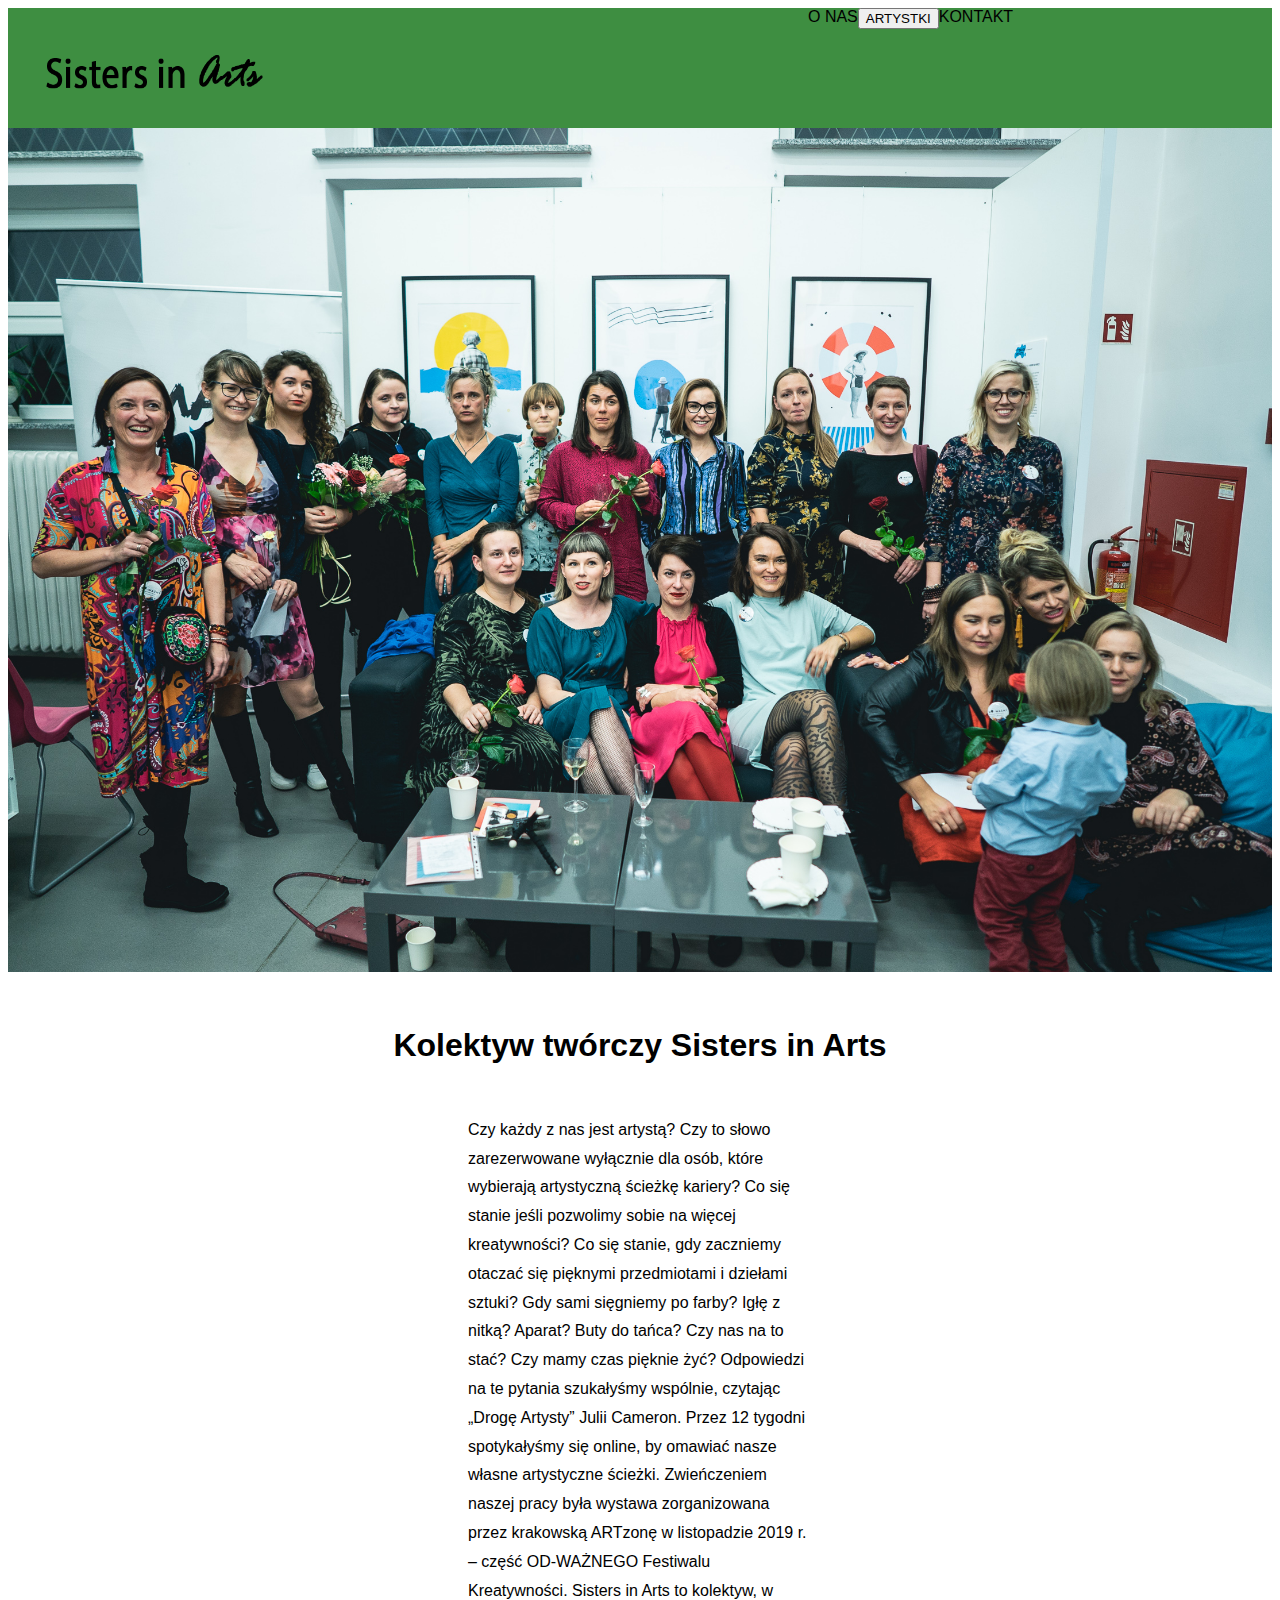
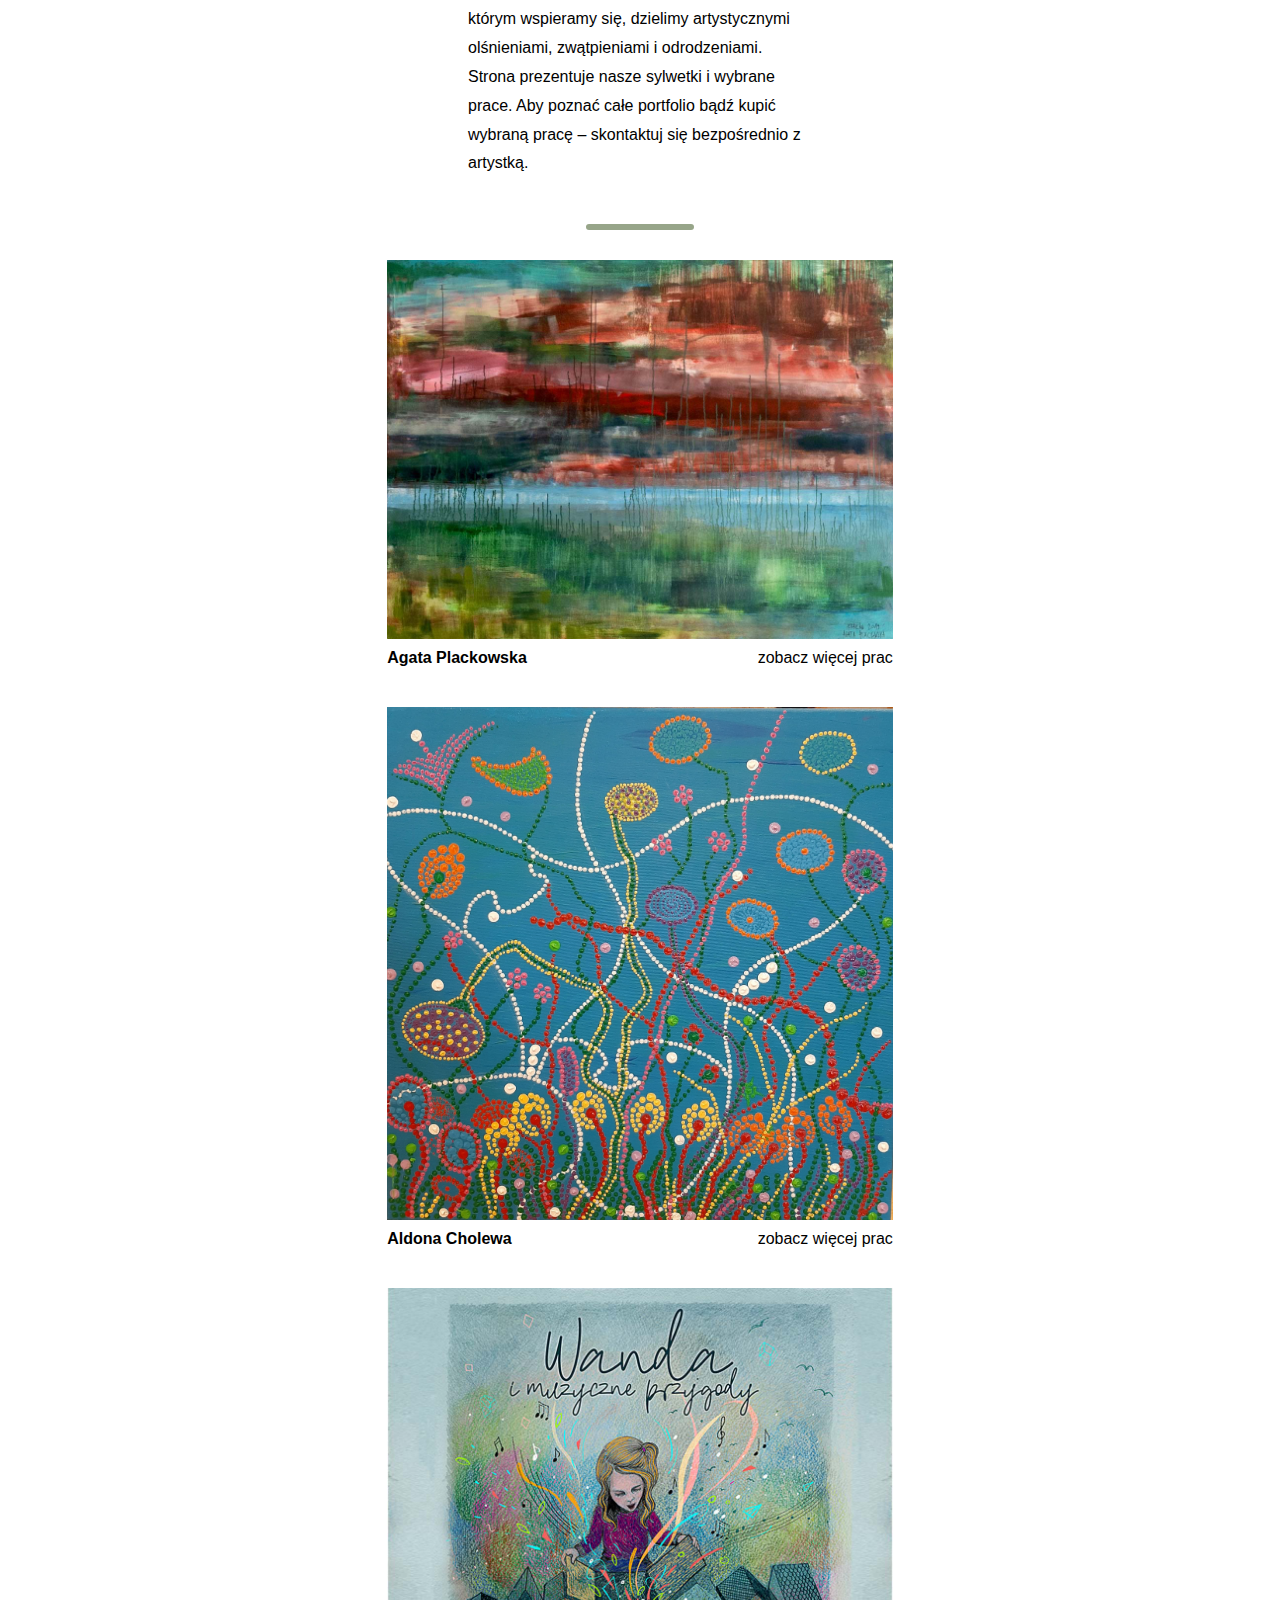
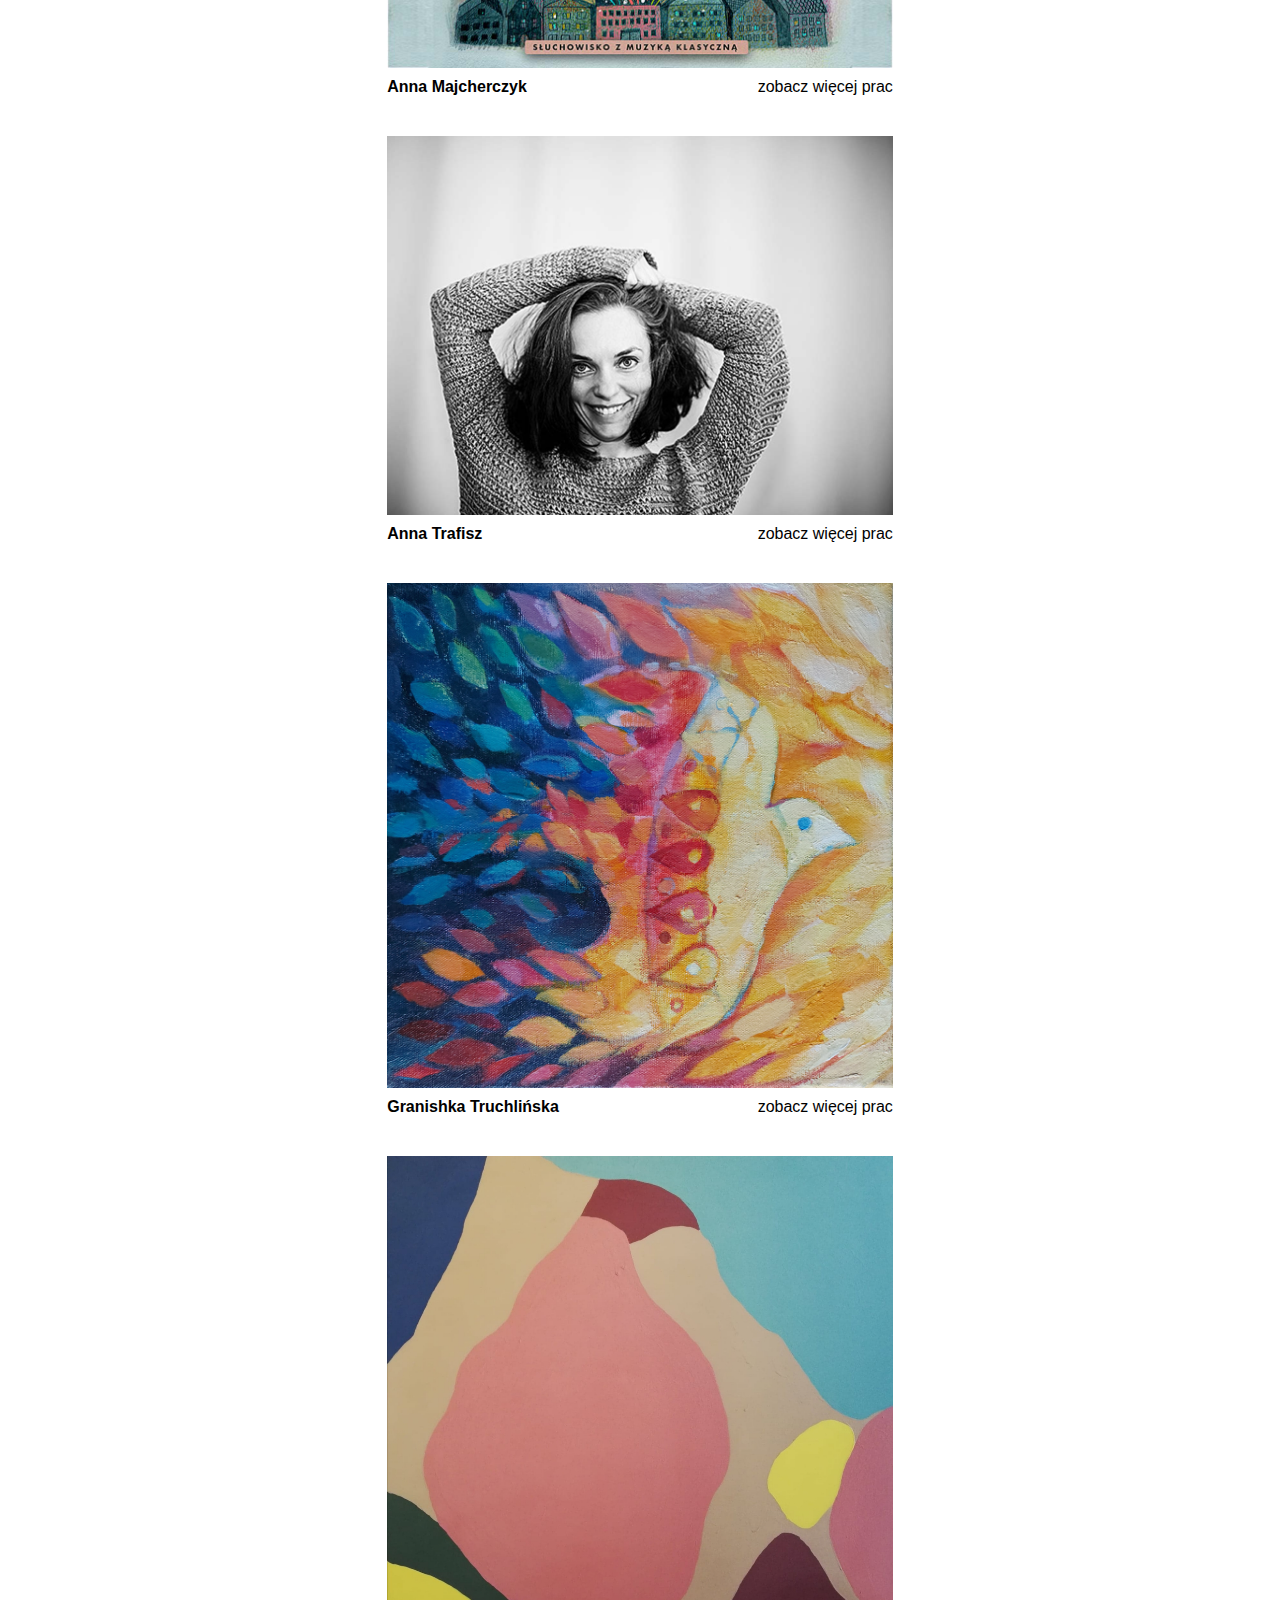
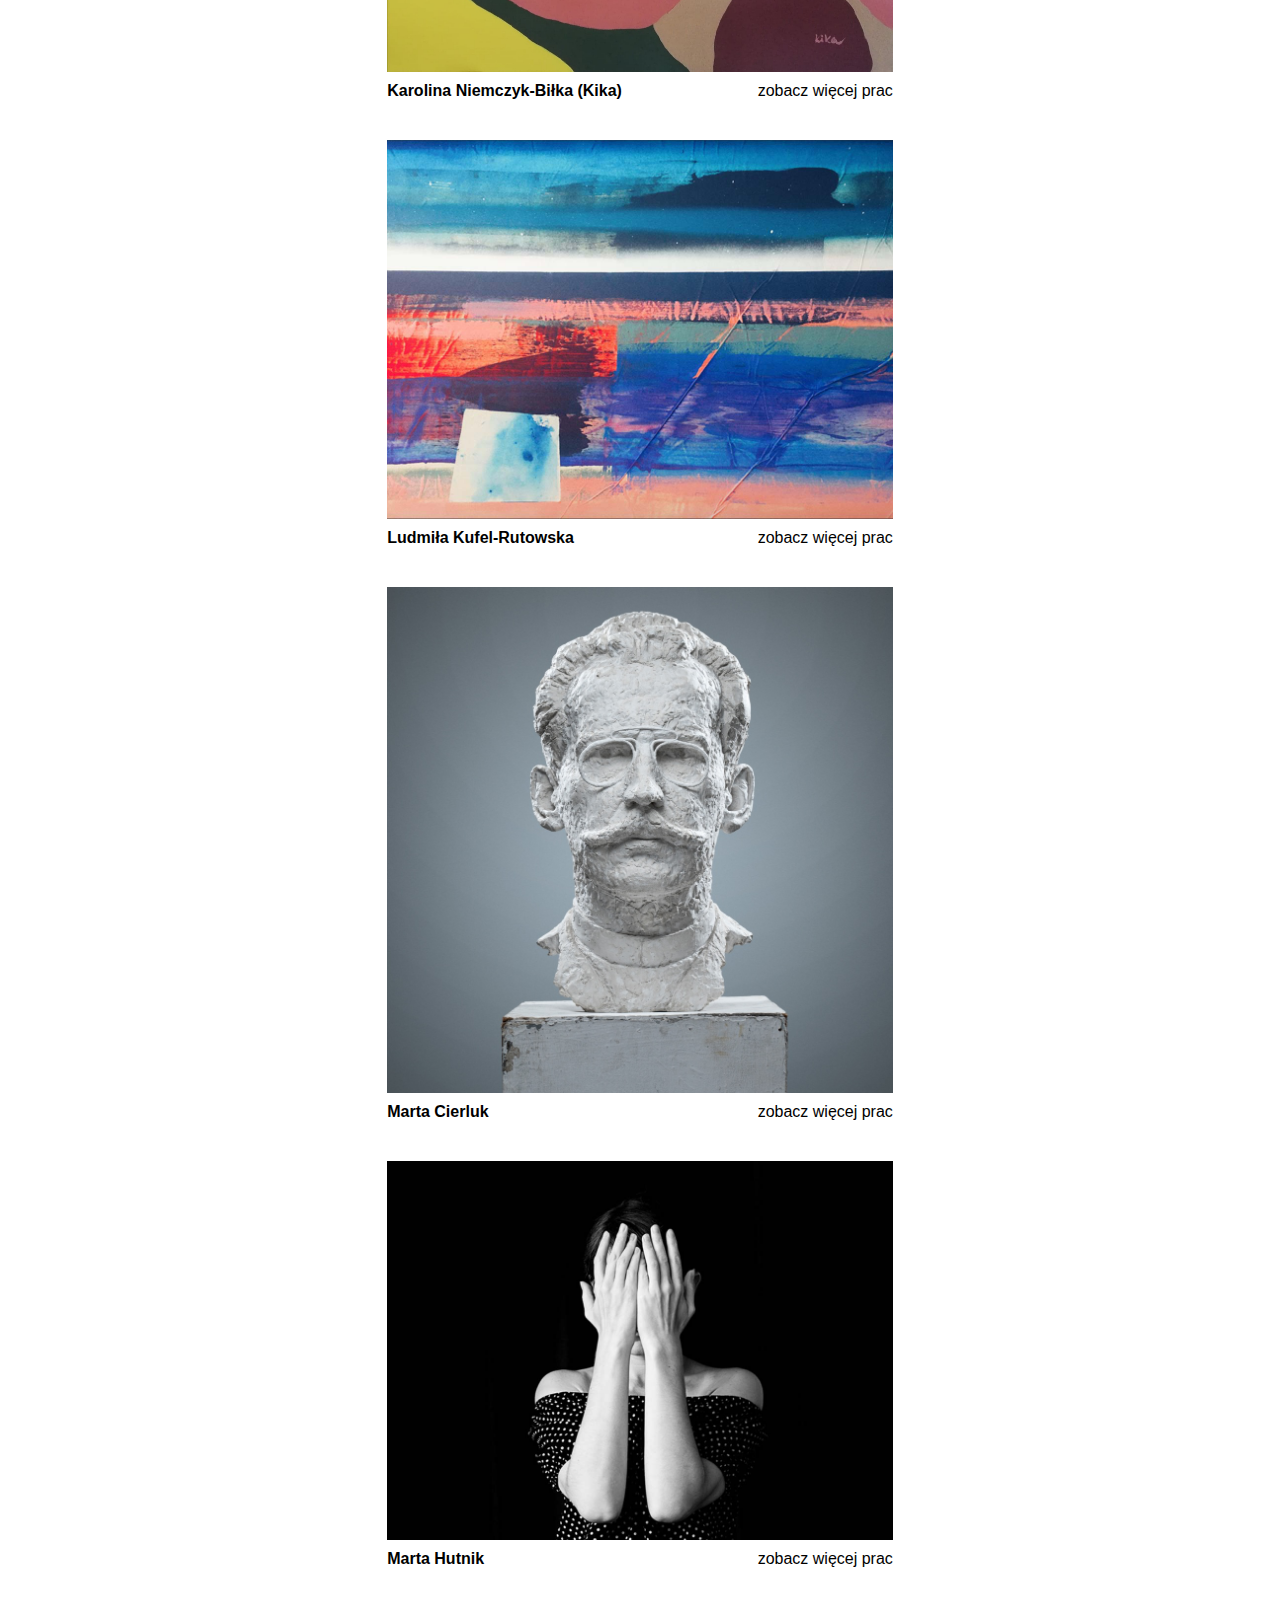
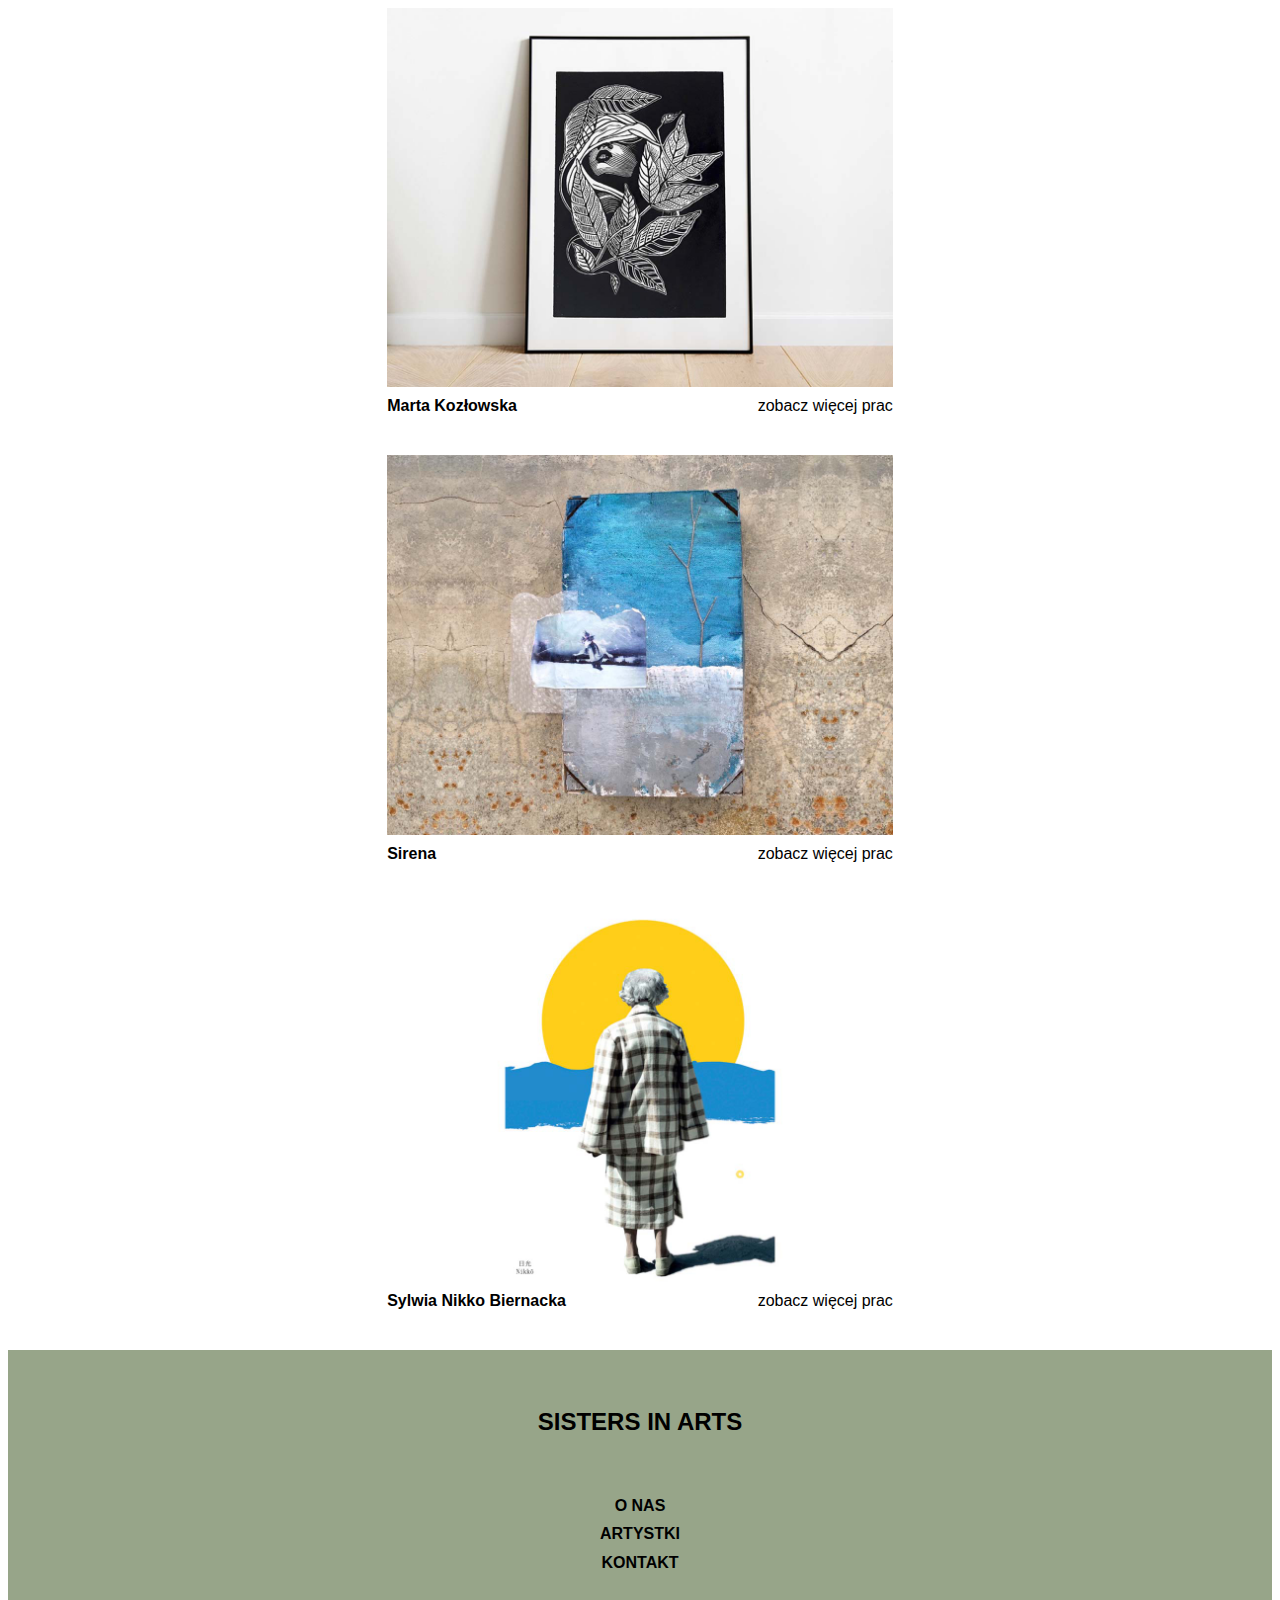
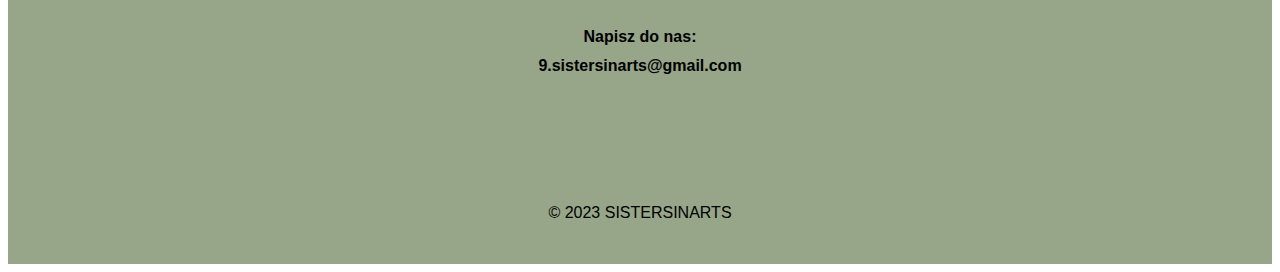
==== commit ae7469db: "navabar edit" ====
--- a/index.html
+++ b/index.html
@@ -1,15 +1,17 @@
 <!DOCTYPE html>
 <html>
 <head>
+    <meta charset="utf-8">
+    <meta name="description" content="#">
     <title>Sisters in Arts - kolektyw twórczy</title>
     <link rel="stylesheet" href="style.css">
 </head>
 <body>
-    <nav>
+    <nav class="navbar">
         <img class="logo" src="/images/sisters-in-arts-logo.png" alt="logo sisters in arts" href="index.html">
         
             <a href="">O NAS</a>
-            <!-- <a href="#start">ARTYSTKI</a> -->
+            <!-- dropdown menu -->
             <div class="dropdown">
             <button class="">ARTYSTKI</button>
                 <div class="dropdown-content">
--- a/style.css
+++ b/style.css
@@ -5,14 +5,16 @@
 }
 
 /* ----------------navbar style -------------------- */
-nav {
+.navbar {
     font-family: "Releway", helvetica, Arial, sans-serif;
-    width: 100%;  /* i'm assuming full width */
-    height: 180px; /* change it to desired width */
+    width: 100%;
+    height: 120px; /* change it to desired width */
+    display: flex;
+    background-color: #3e8e41;
 }
 
 .logo {
-    display: inline-block;
+    /* display: inline-block; */
     text-align: left;
     vertical-align: top;
     width: 300px;
@@ -78,6 +80,8 @@
     min-width: 160px;
     box-shadow: 0px 8px 16px 0px rgba(0,0,0,0.2);
     z-index: 1;
+    text-align: left;
+    color: #736080;
   }
 
 .dropdown-content a {
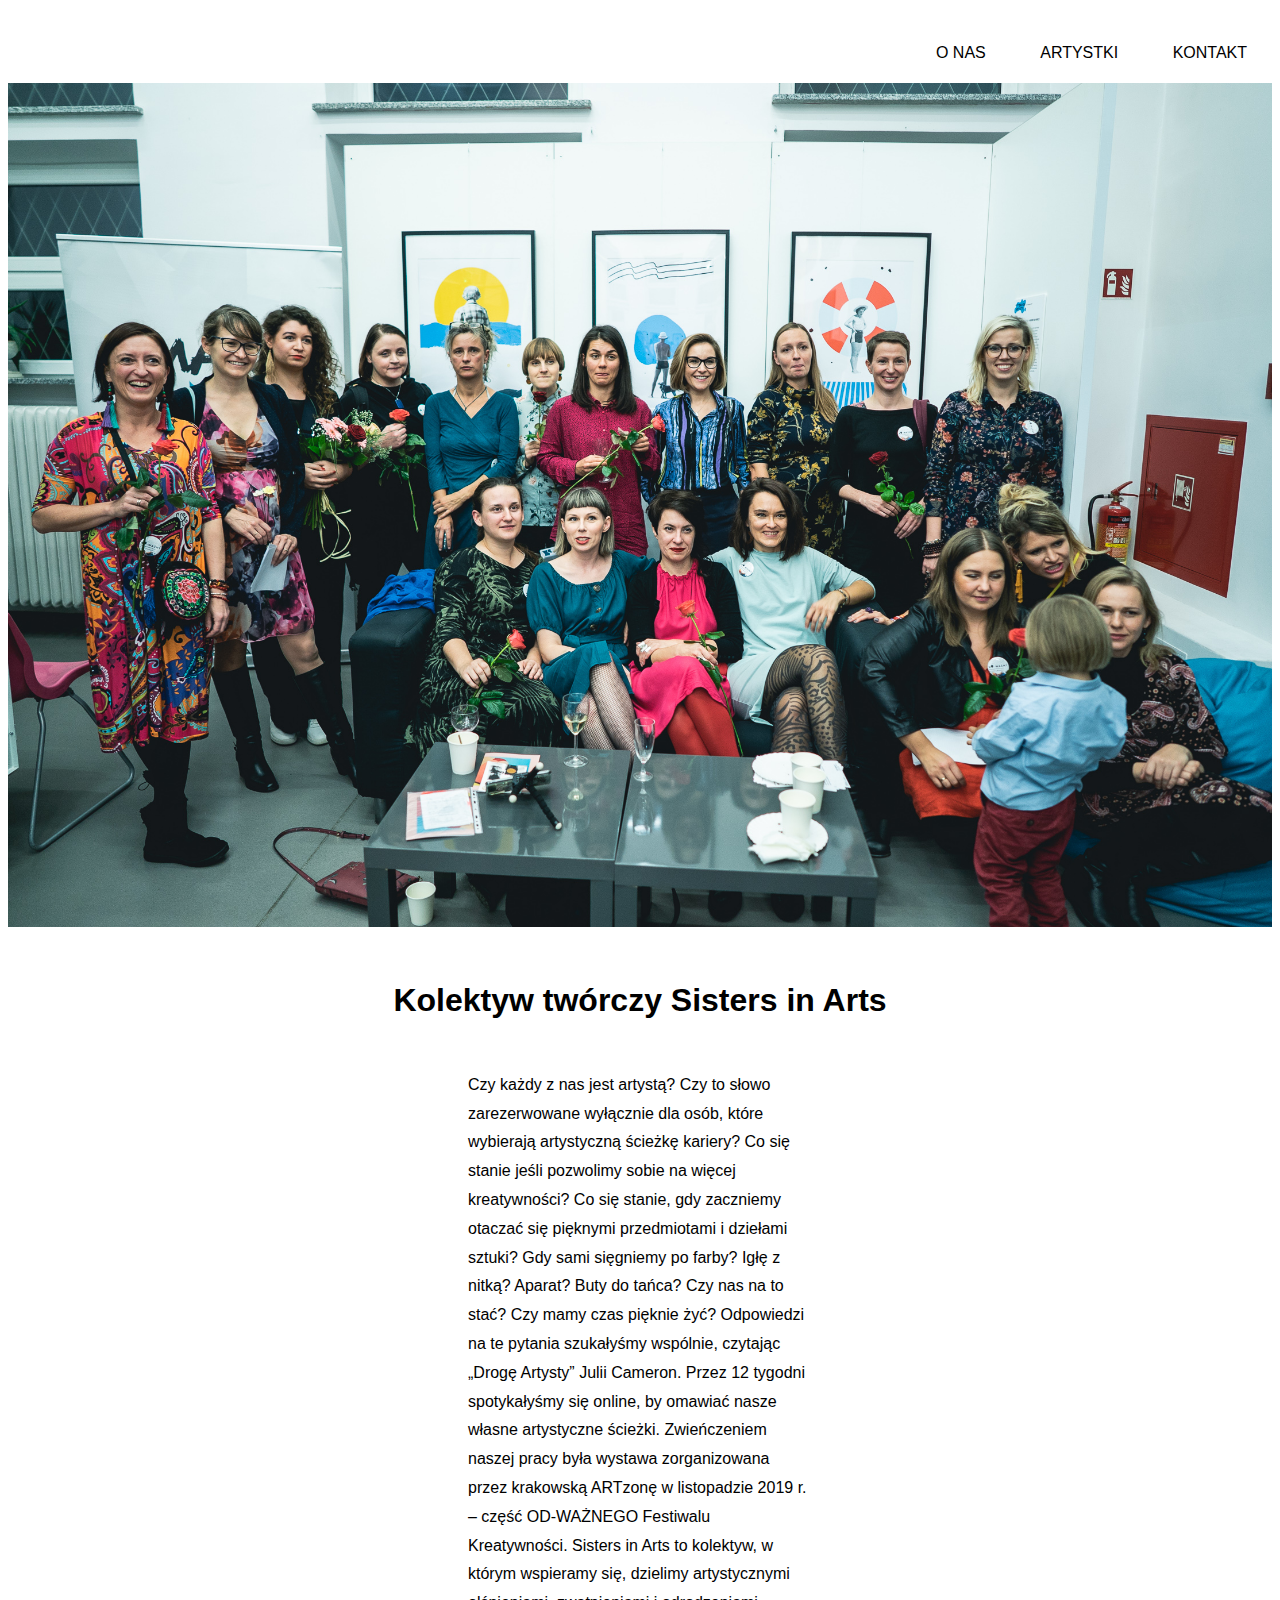
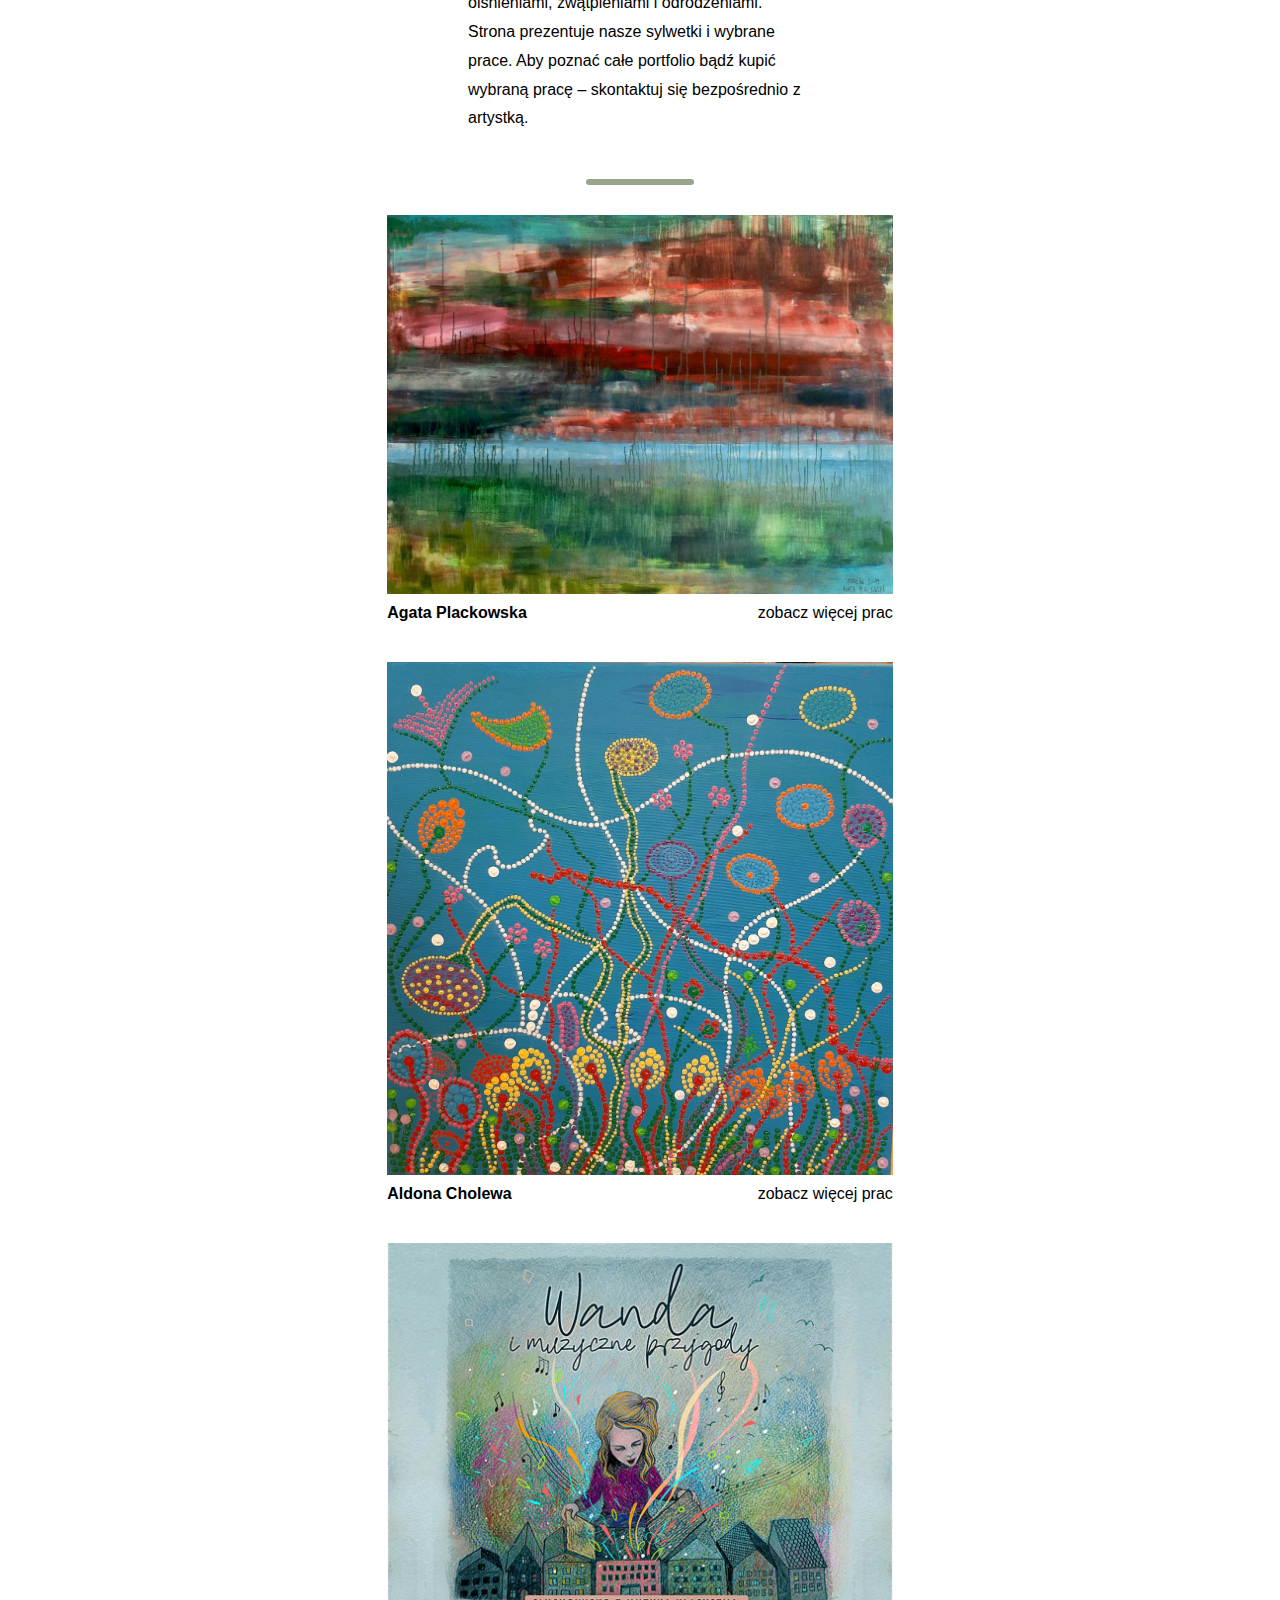
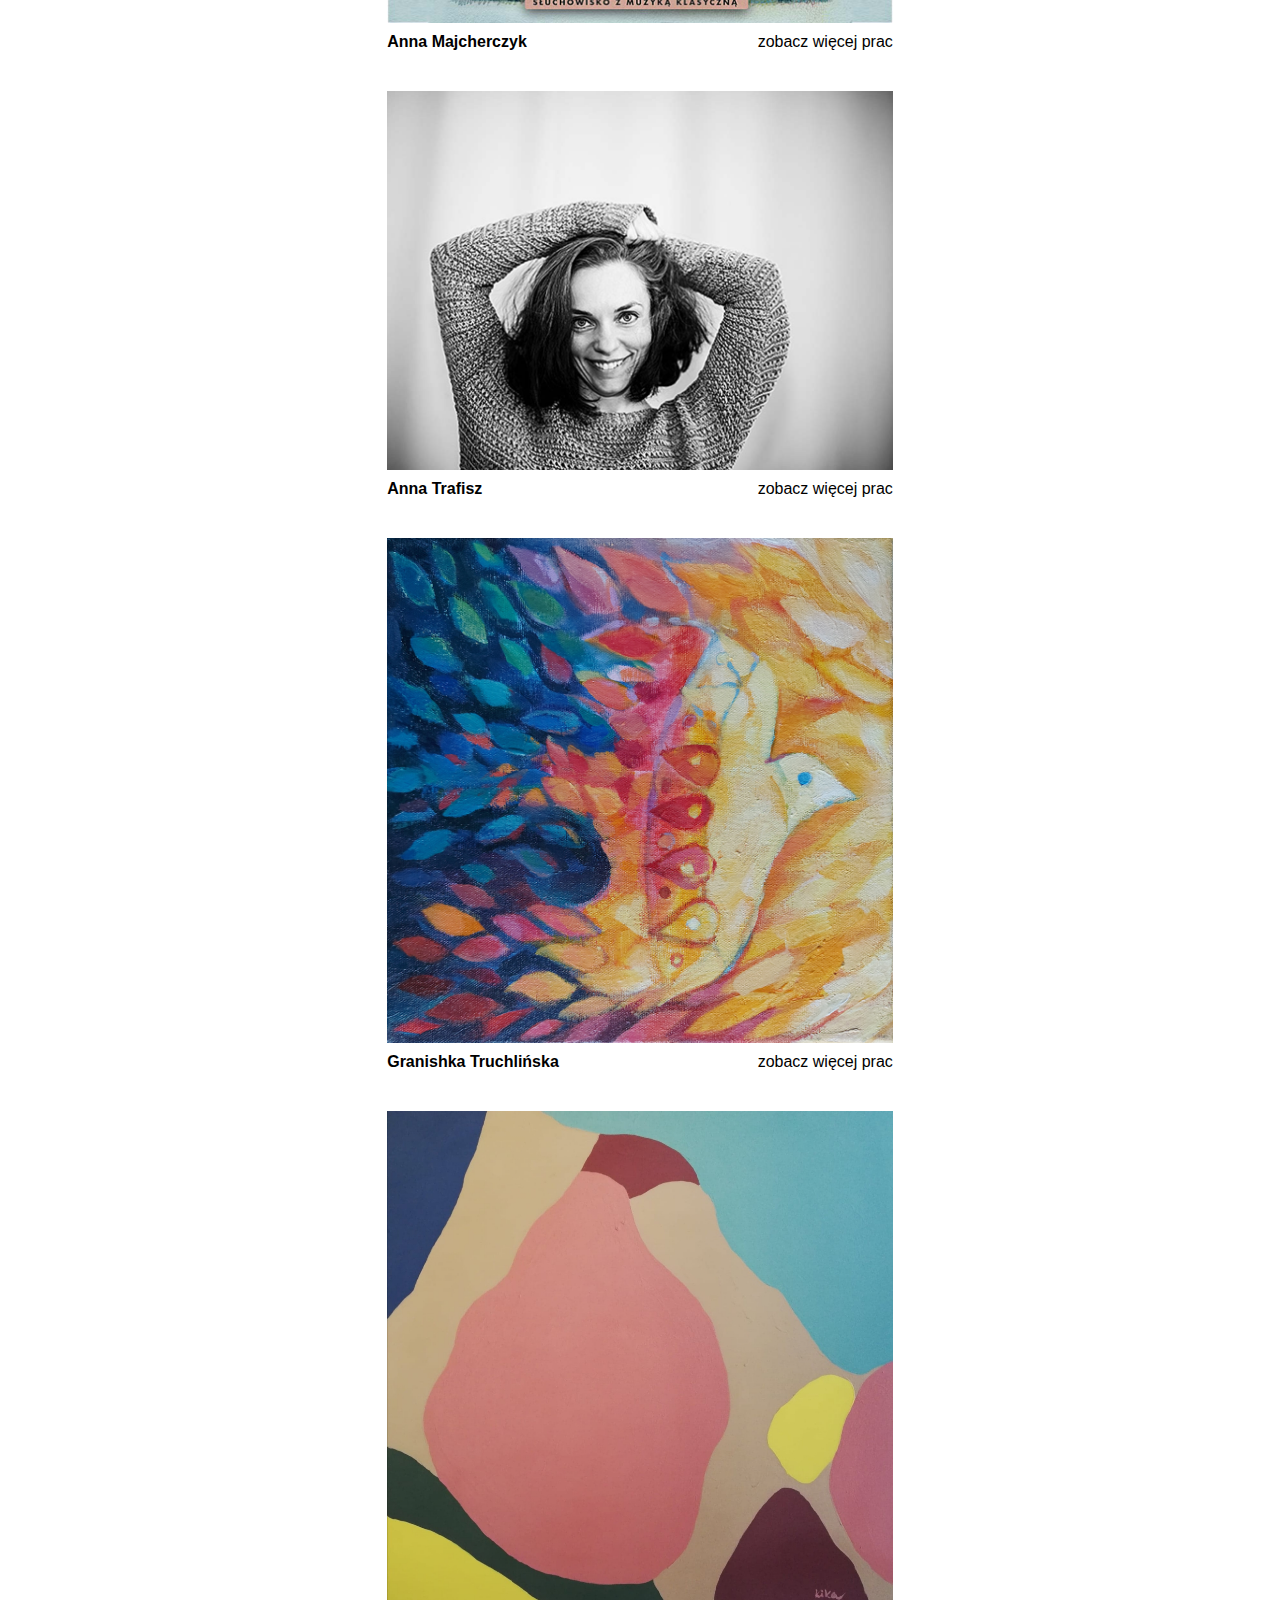
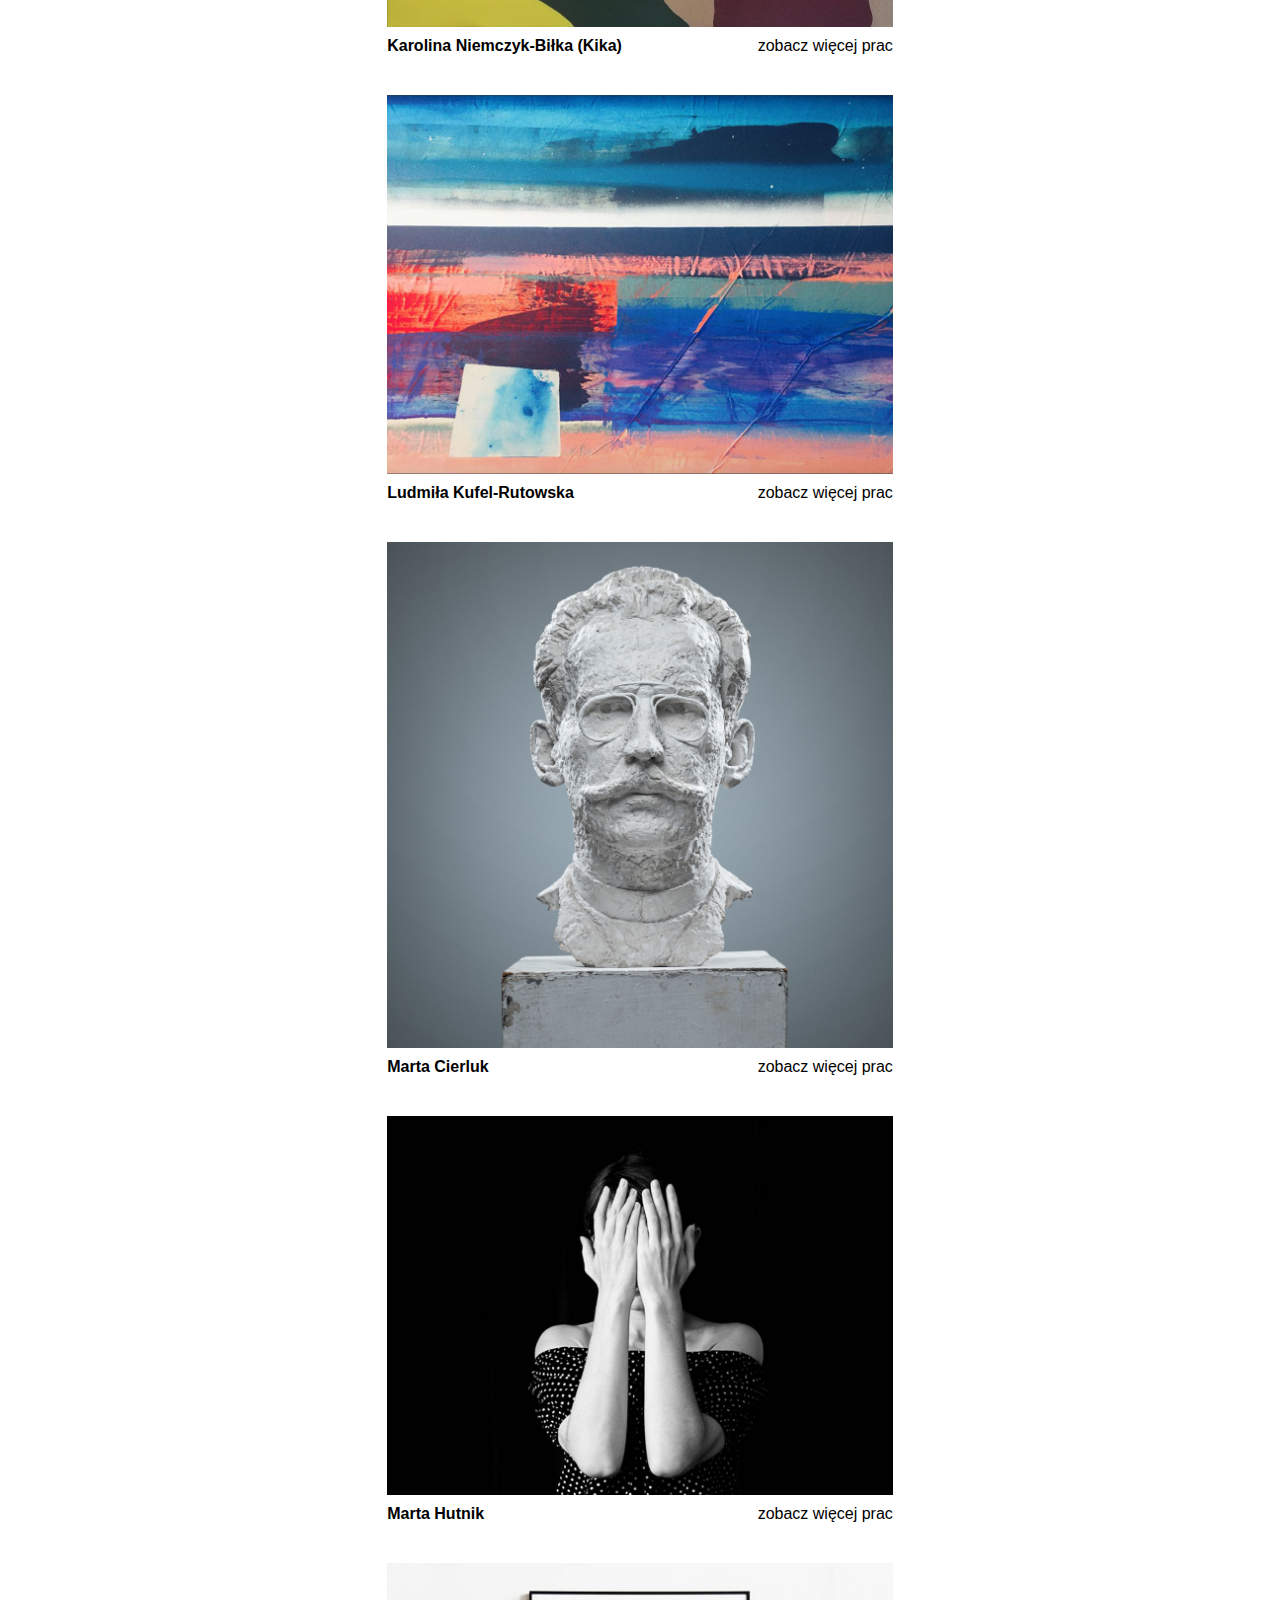
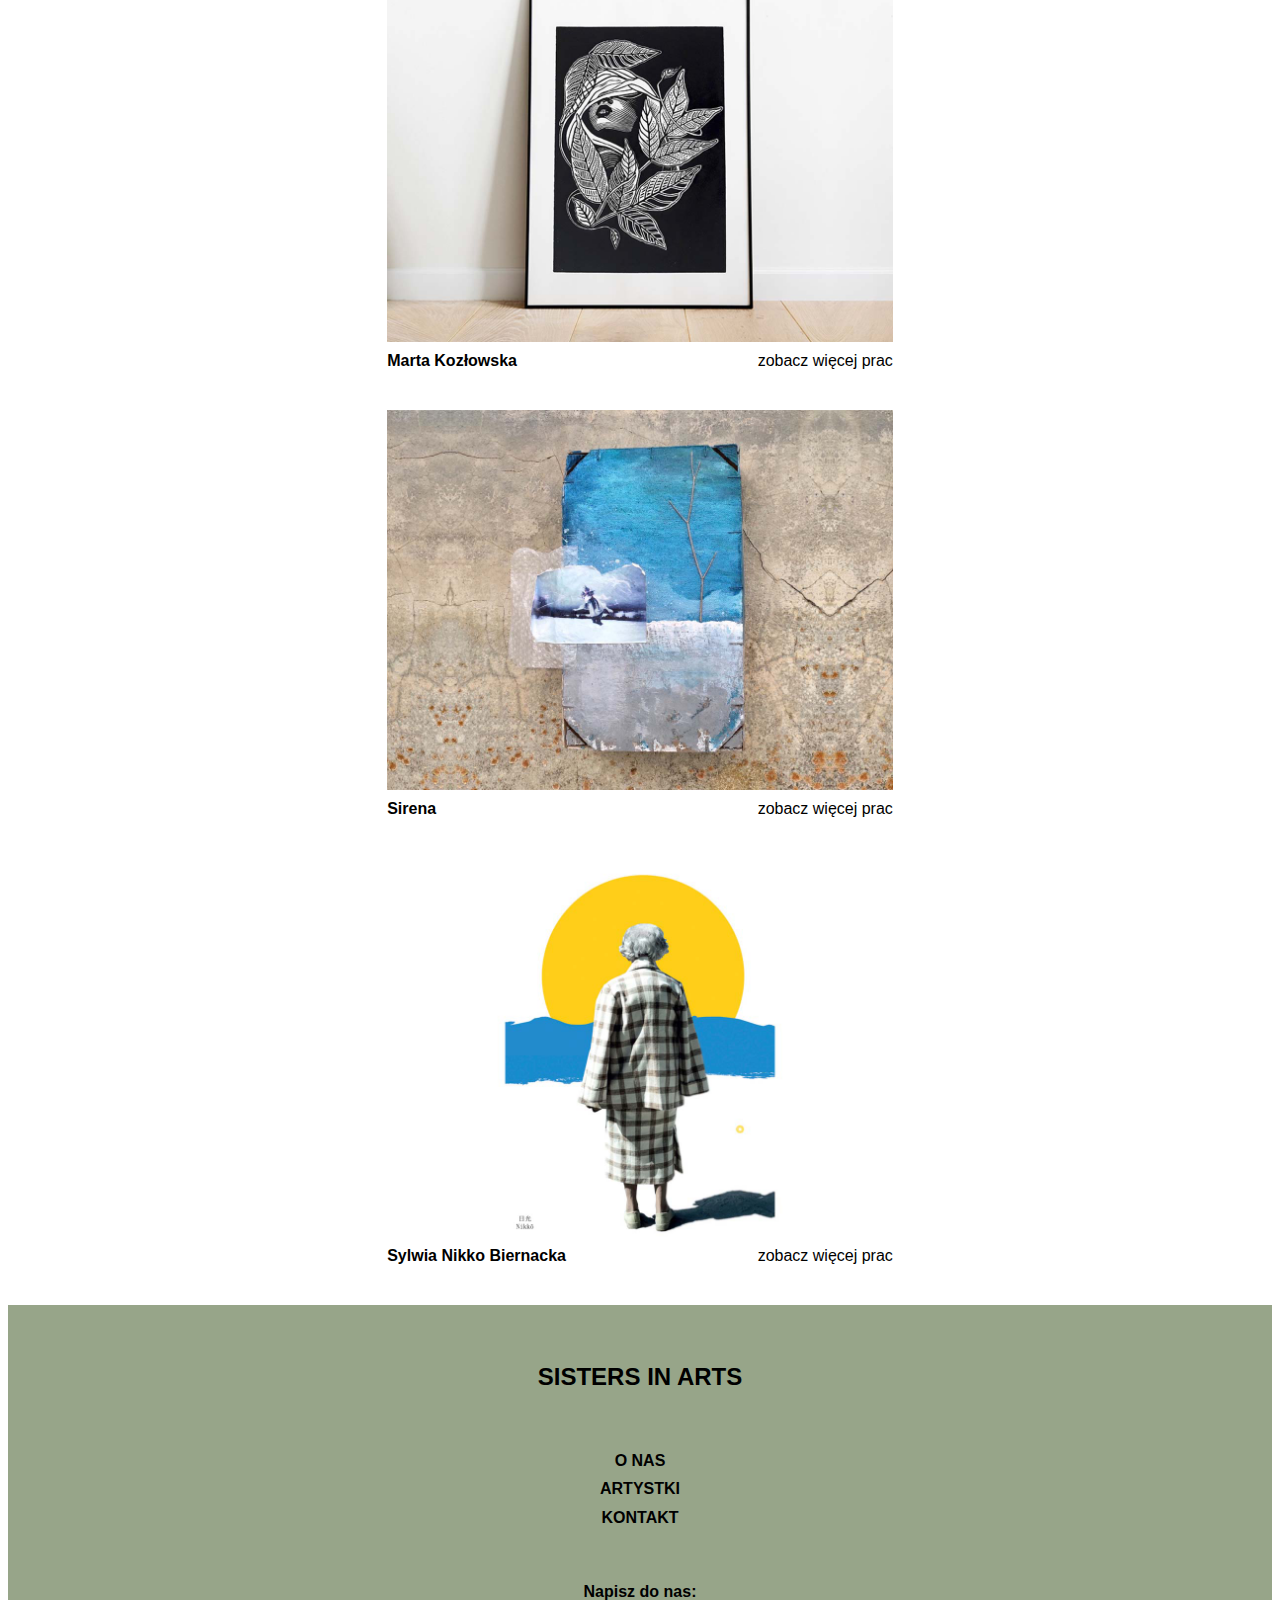
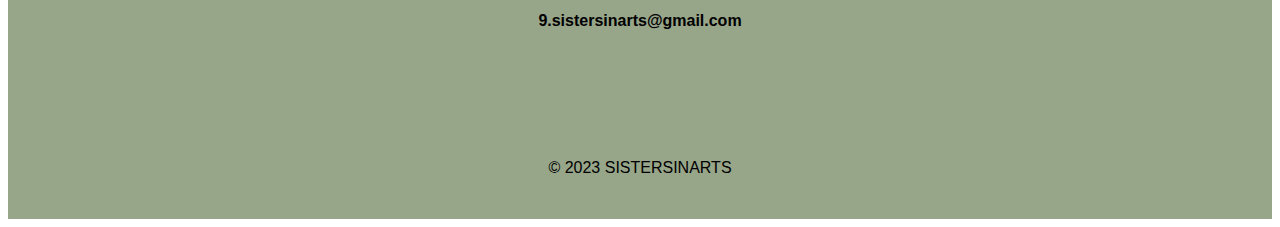
==== commit 6a6b271d: "navbar redesign" ====
--- a/index.html
+++ b/index.html
@@ -5,14 +5,42 @@
     <meta name="description" content="#">
     <title>Sisters in Arts - kolektyw twórczy</title>
     <link rel="stylesheet" href="style.css">
+    <link href='https://fonts.googleapis.com/css?family=Raleway' rel='stylesheet'>
 </head>
 <body>
+
     <nav class="navbar">
-        <img class="logo" src="/images/sisters-in-arts-logo.png" alt="logo sisters in arts" href="index.html">
-        
-            <a href="">O NAS</a>
+        <ul>
+            <!-- <li><a href="index.html">HOME</a></li> -->
+            <li><a href="#">O NAS</a></li>
+            <li>
+                <a href="#">ARTYSTKI</a>
+                <ul class="dropdown">
+                    <li><a class="droplink" href="agata-plackowska.html">Agata Plackowska</a></li>
+                    <li><a class="droplink" href="aldona-cholewa.html">Aldona Cholewa</a></li>
+                    <li><a class="droplink" href="anna-majcherczyk.html">Anna Majcherczyk</a></li>
+                    <li><a class="droplink" href="anna-trafisz.html">Anna Trafisz</a></li>
+                    <li><a class="droplink" href="granishka-truchlinska.html">Granishka Truchlińska</a></li>
+                    <li><a class="droplink" href="karolina-niemczyk-bilka.html">K. Niemczyk-Biłka</a></li>
+                    <li><a class="droplink" href="ludmila-kufel-rutowska.html">L. Kufel-Rutowska</a></li>
+                    <li><a class="droplink" href="marta-cierluk.html">Marta Cierluk</a></li>
+                    <li><a class="droplink" href="marta-hutnik.html">Marta Hutnik</a></li>
+                    <li><a class="droplink" href="marta-kozlowska.html">Marta Kozłowska</a></li>
+                    <li><a class="droplink" href="sirena.html">Sirena</a></li>
+                    <li><a class="droplink" href="sylwia-nikko-biernacka.html">Sylwia Nikko Biernacka</a></li>
+                </ul>
+            </li>
+            <li><a href="#footer">KONTAKT</a></li>
+        </ul>
+
+
+
+
+        <!-- <img class="logo" src="/images/sisters-in-arts-logo.png" alt="logo sisters in arts" href="index.html">
+        
+            <a href="">O NAS</a> -->
             <!-- dropdown menu -->
-            <div class="dropdown">
+            <!-- <div class="dropdown">
             <button class="">ARTYSTKI</button>
                 <div class="dropdown-content">
                 <a href="agata-plackowska.html">Agata Plackowska</a>
@@ -29,7 +57,7 @@
                 <a href="sylwia-nikko-biernacka.html">Sylwia Nikko Biernacka</a>
             </div>
         </div>
-            <a href="#footer">KONTAKT</a>
+            <a href="#footer">KONTAKT</a> -->
         
 
     </nav>
--- a/style.css
+++ b/style.css
@@ -8,9 +8,63 @@
 .navbar {
     font-family: "Releway", helvetica, Arial, sans-serif;
     width: 100%;
-    height: 120px; /* change it to desired width */
-    display: flex;
-    background-color: #3e8e41;
+    height: 75px; 
+    display: flex;
+    background-color: white;
+    justify-content: flex-end;
+}
+
+ul {
+    list-style: none;
+}
+
+ul li {
+    display: inline-block;
+    position: relative;
+}
+
+ul li a {
+    display: block;
+    padding: 20px 25px;
+    text-decoration: none;
+    text-align: left;
+    /* font-size: 20px; */
+}
+
+ul li ul.dropdown li {
+    display: block;
+}
+
+ul li ul.dropdown {
+    width: 180%;
+    background: whitesmoke;
+    position: absolute;
+    z-index: 999;
+    display: none;
+    text-align: left;
+    padding-left: 0;
+    /* border: solid 1px gray; */
+}
+
+/* ul li a:hover {
+    background: #736080;
+} */
+
+ul li:hover ul.dropdown {
+    display: block;
+} 
+
+.droplink {
+    border-bottom: 1px solid gray;
+    font-size: 14px;
+    font-weight: 500;
+    color: gray;
+    padding-top: 12px;
+    padding-bottom: 12px;
+}
+
+.droplink:visited {
+    color: gray;
 }
 
 .logo {
@@ -22,13 +76,13 @@
     margin-right: 500px;
     margin-top: 15px;    /* if you want it vertically middle of the navbar. */
 }
-.nav > a {
+/* .nav > a {
     display: inline-block;
     vertical-align: center;
-    padding: 30px;
-    height: 80px;        /* if you want it to take the full height of the bar */
-    line-height: 80px;    /* if you want it vertically middle of the navbar */
-}
+    padding: 30px 30px 30px 30px;
+
+    font-family: "Releway", helvetica, Arial, sans-serif;
+} */
 /* ----------------------------------- -------------------- */
 
 
@@ -89,6 +143,7 @@
     padding: 12px 16px;
     text-decoration: none;
     display: block;
+    font-family: "Releway", helvetica, Arial, sans-serif;
   }
   
   .dropdown-content a:hover {background-color: #f1f1f1}
@@ -167,30 +222,36 @@
 
 .bio-pic {
     border-radius: 50%;
-    width: 80%;
-    border: red solid 2px;
+    border: red solid 2px;
+    width: 230px;
 }
 
 .bio {
     text-align: left;
     border: red solid 2px;
     line-height: 1.5;
-}
-
-.grid-gallery-container {
-    display: grid;
-    grid-template: repeat(7, 200px) / repeat(3, 250px);
-    gap: 10px 10px;
-    border: red solid 2px;
-    margin: 0 10% 0 10%;
+    padding-left: 20px;
+}
+
+
+/* ---------------- subpage gallery ----------------------- */
+
+.flex-container-gallery {
+    display: flex;
+    border: red solid 2px;
+    /* margin: 0 10% 0 10%; */
+    justify-content: center;
     align-content: center;
-    padding: 30px;
-
-
-}
-
-.grid-gallery-item {
-    width: 250px;
-    height: 200px;
+    max-width: 1000px;
+    flex-wrap: wrap;
+    margin: auto;
+    gap: 10px;
+}
+
+.flex-item-gallery {
+    width: 300px;
+    height: auto;
     justify-items: center;
+    padding: 0 px 10px 0 10px;
+    align-items: center;
 }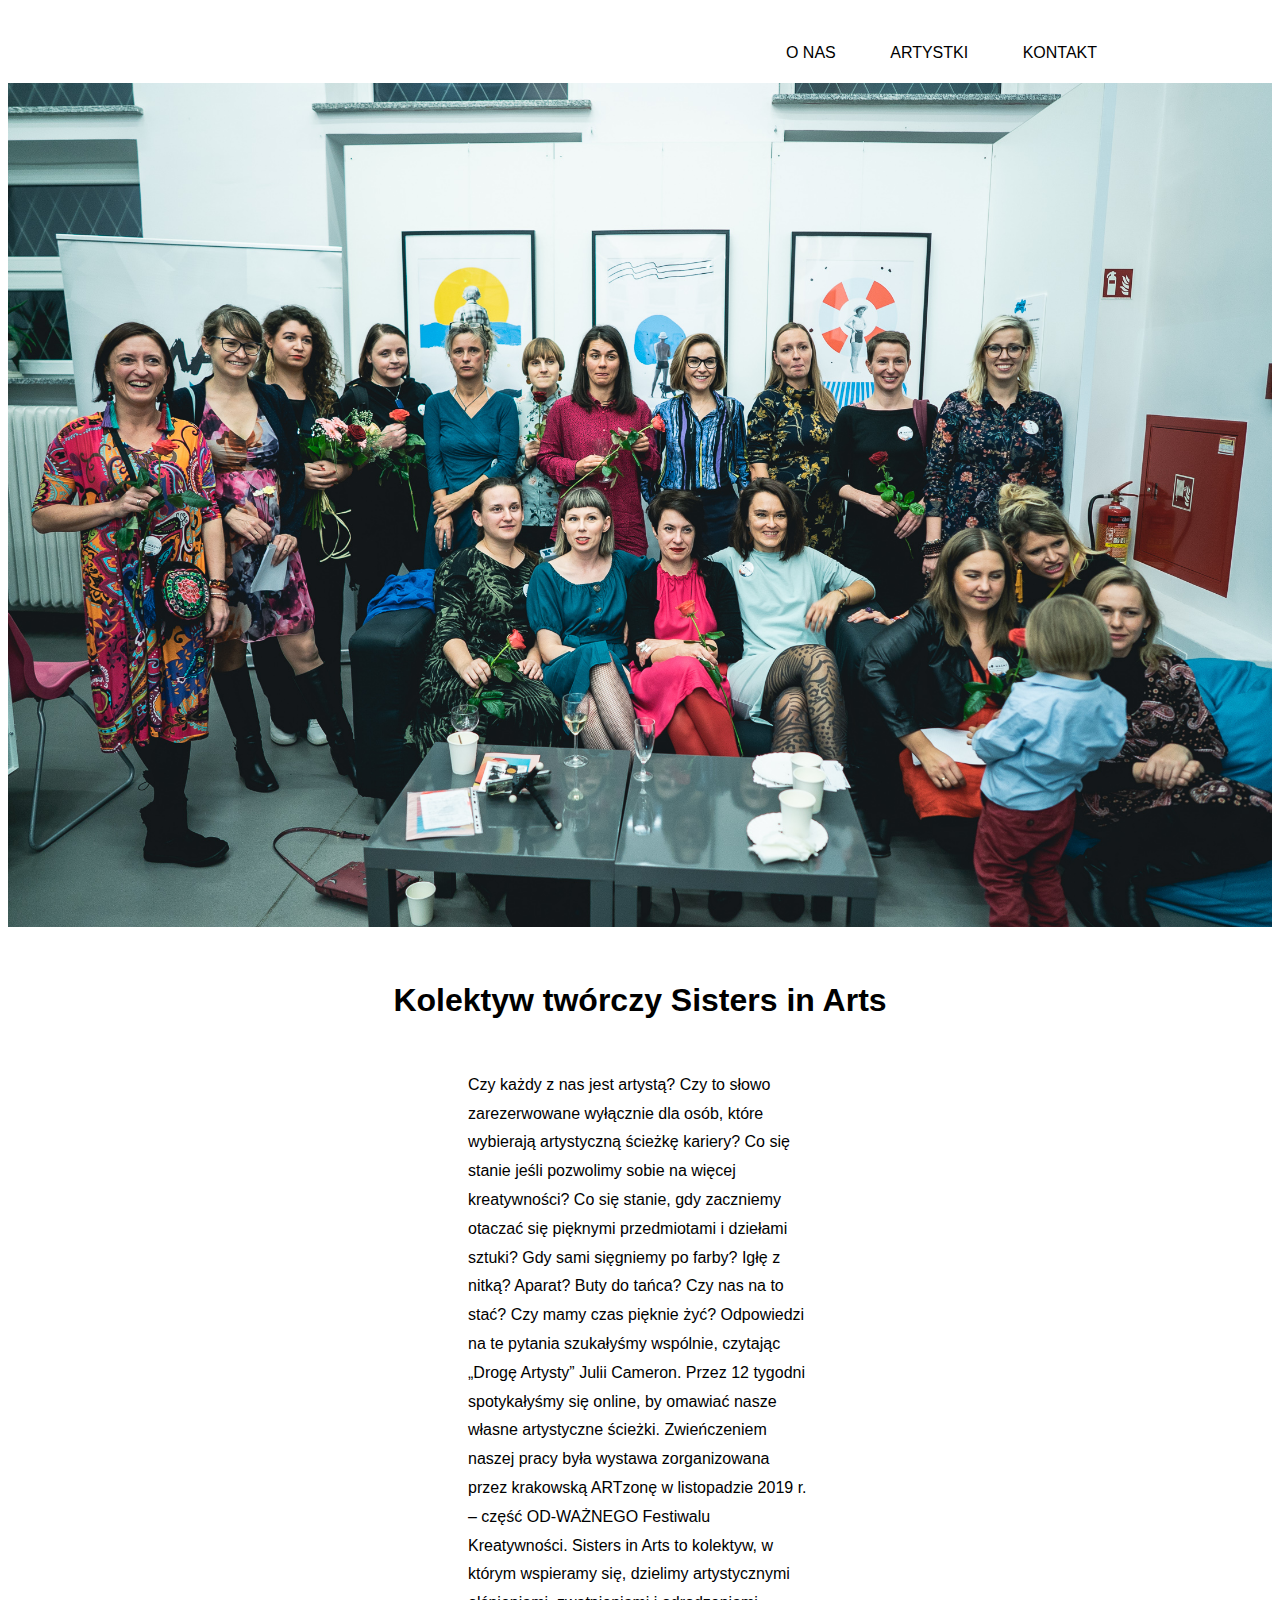
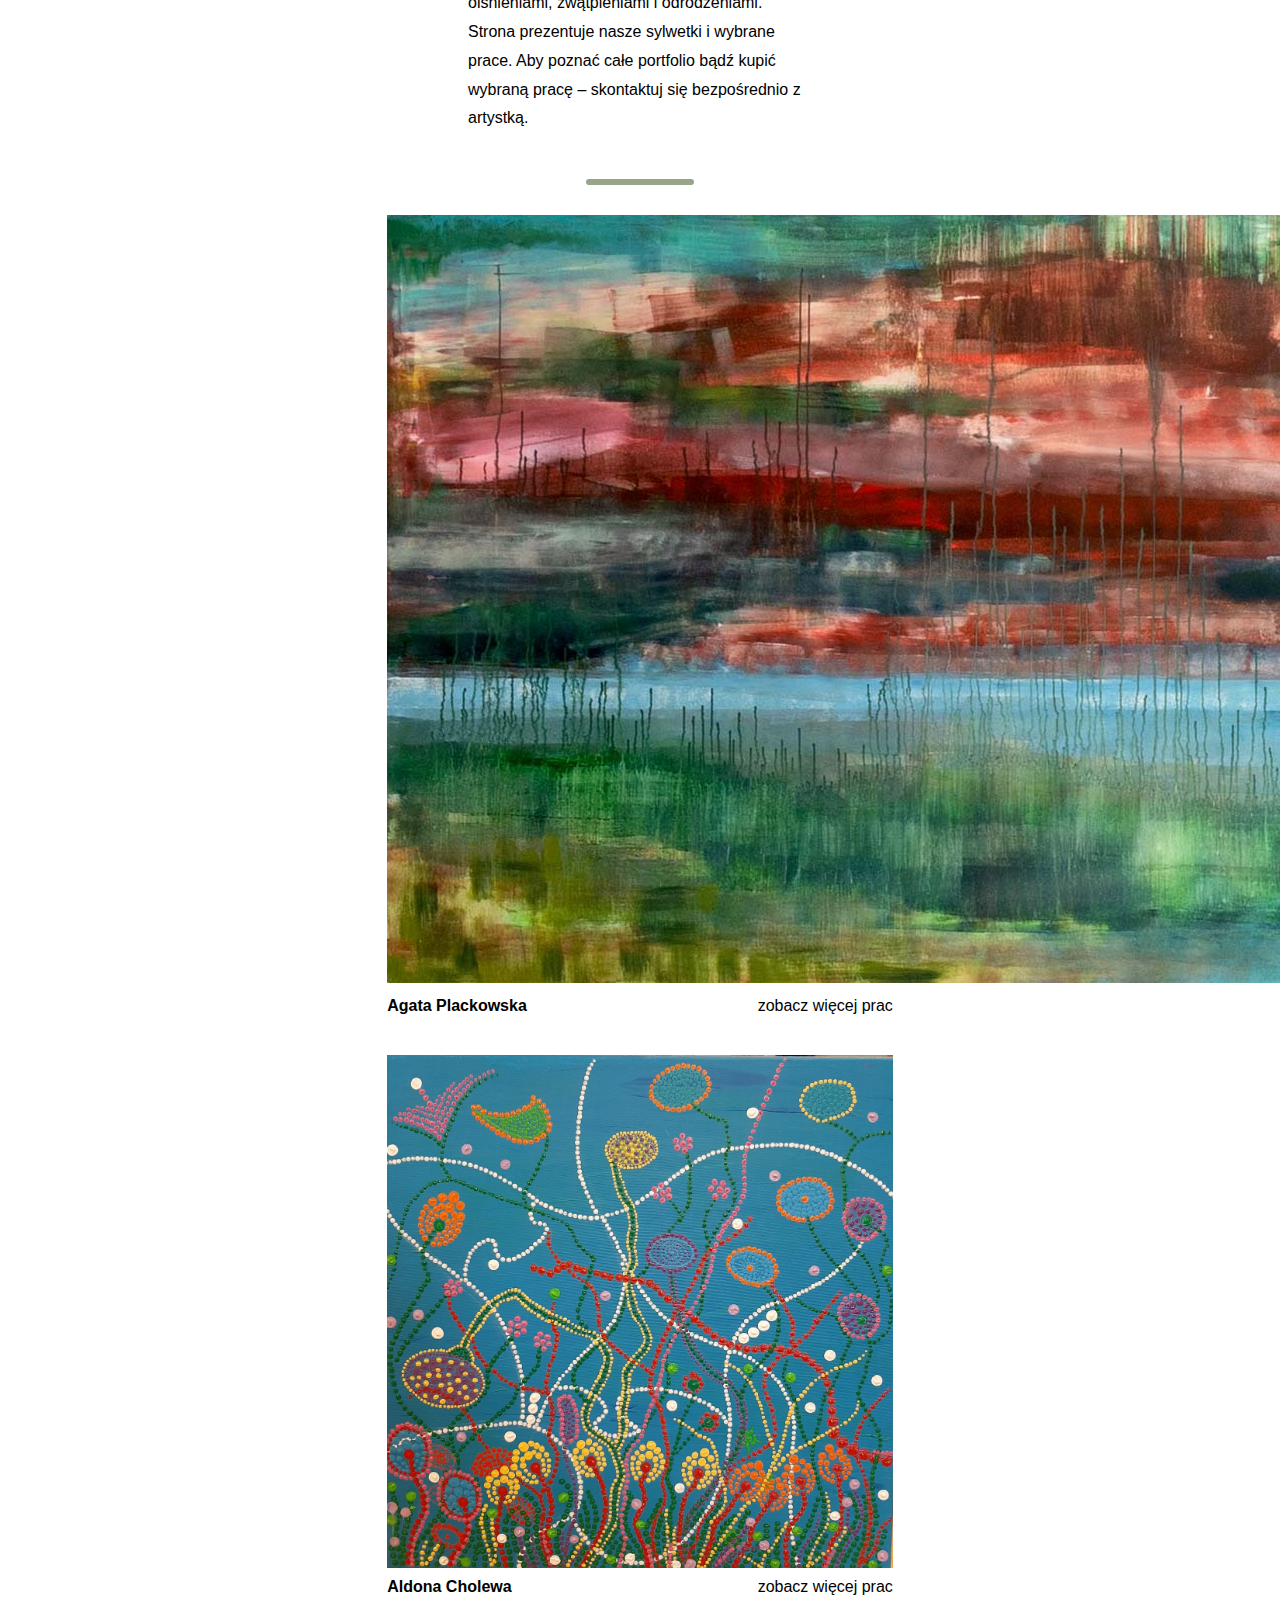
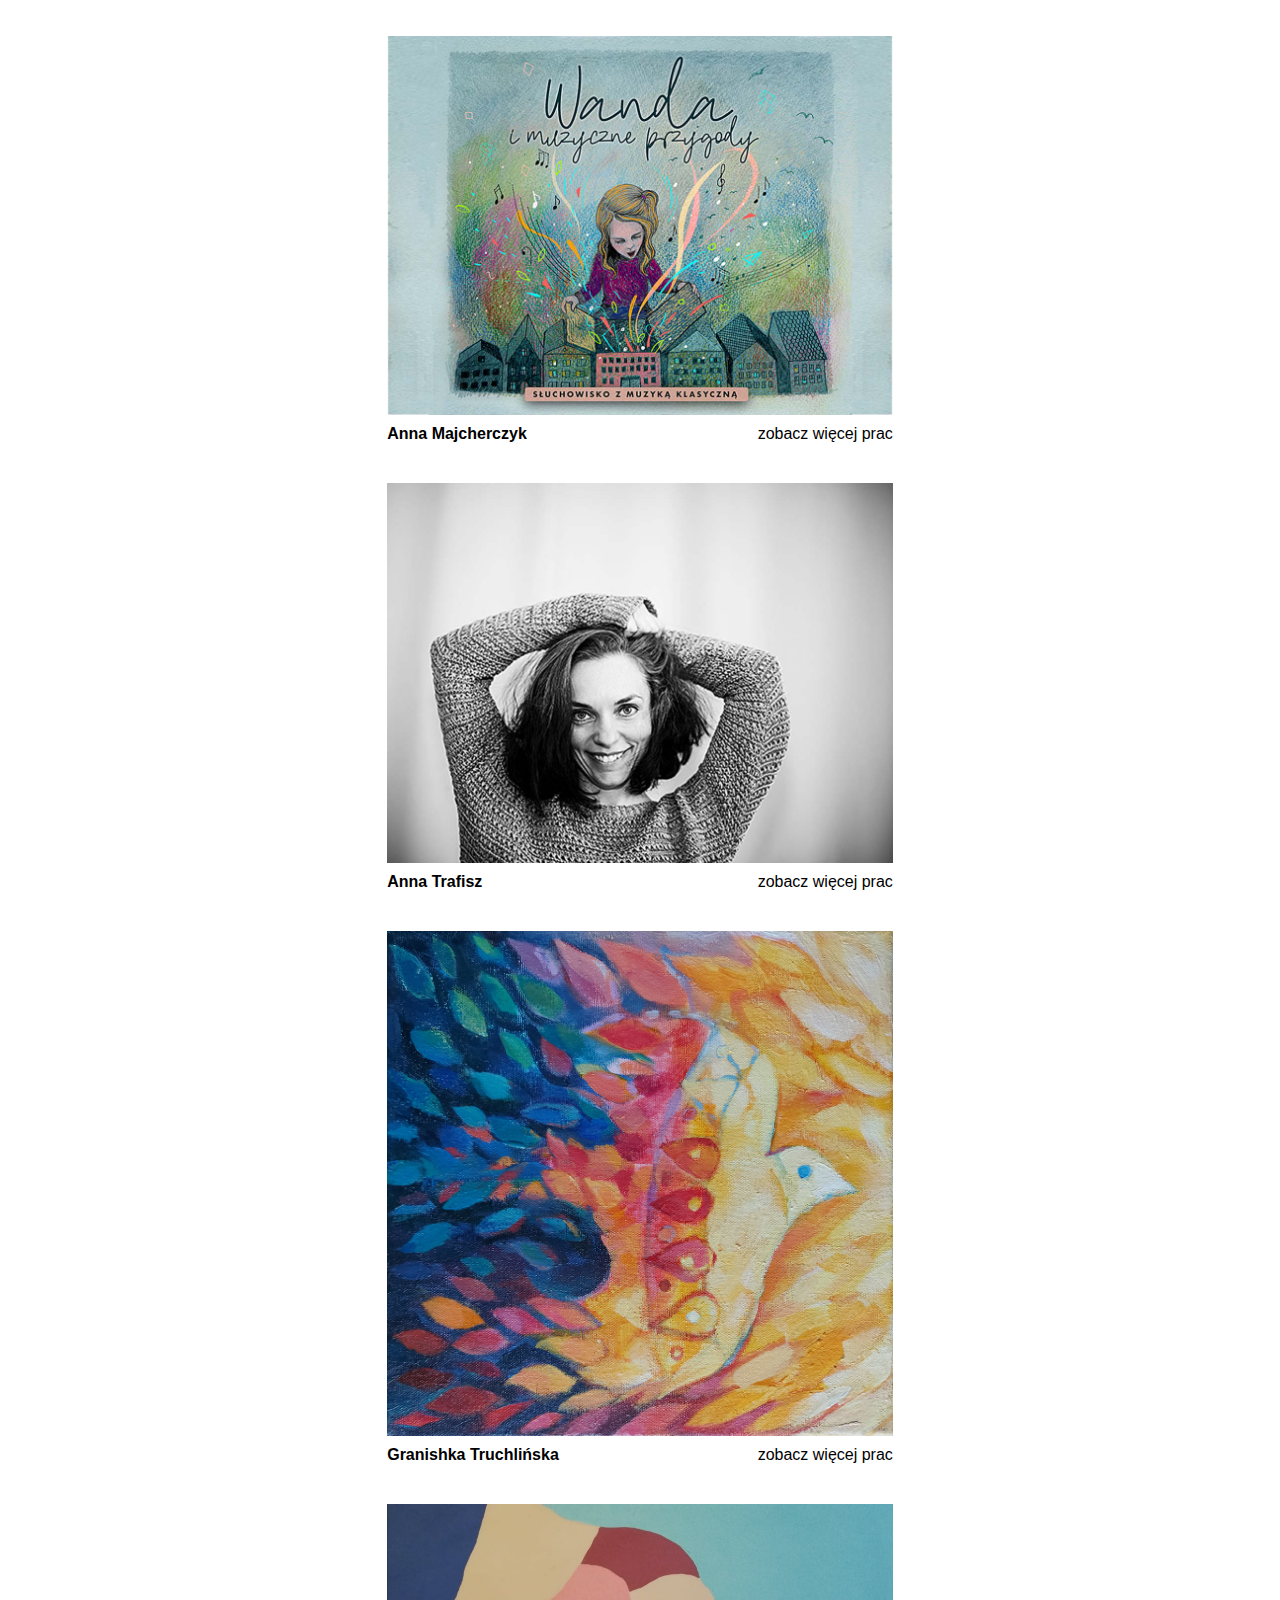
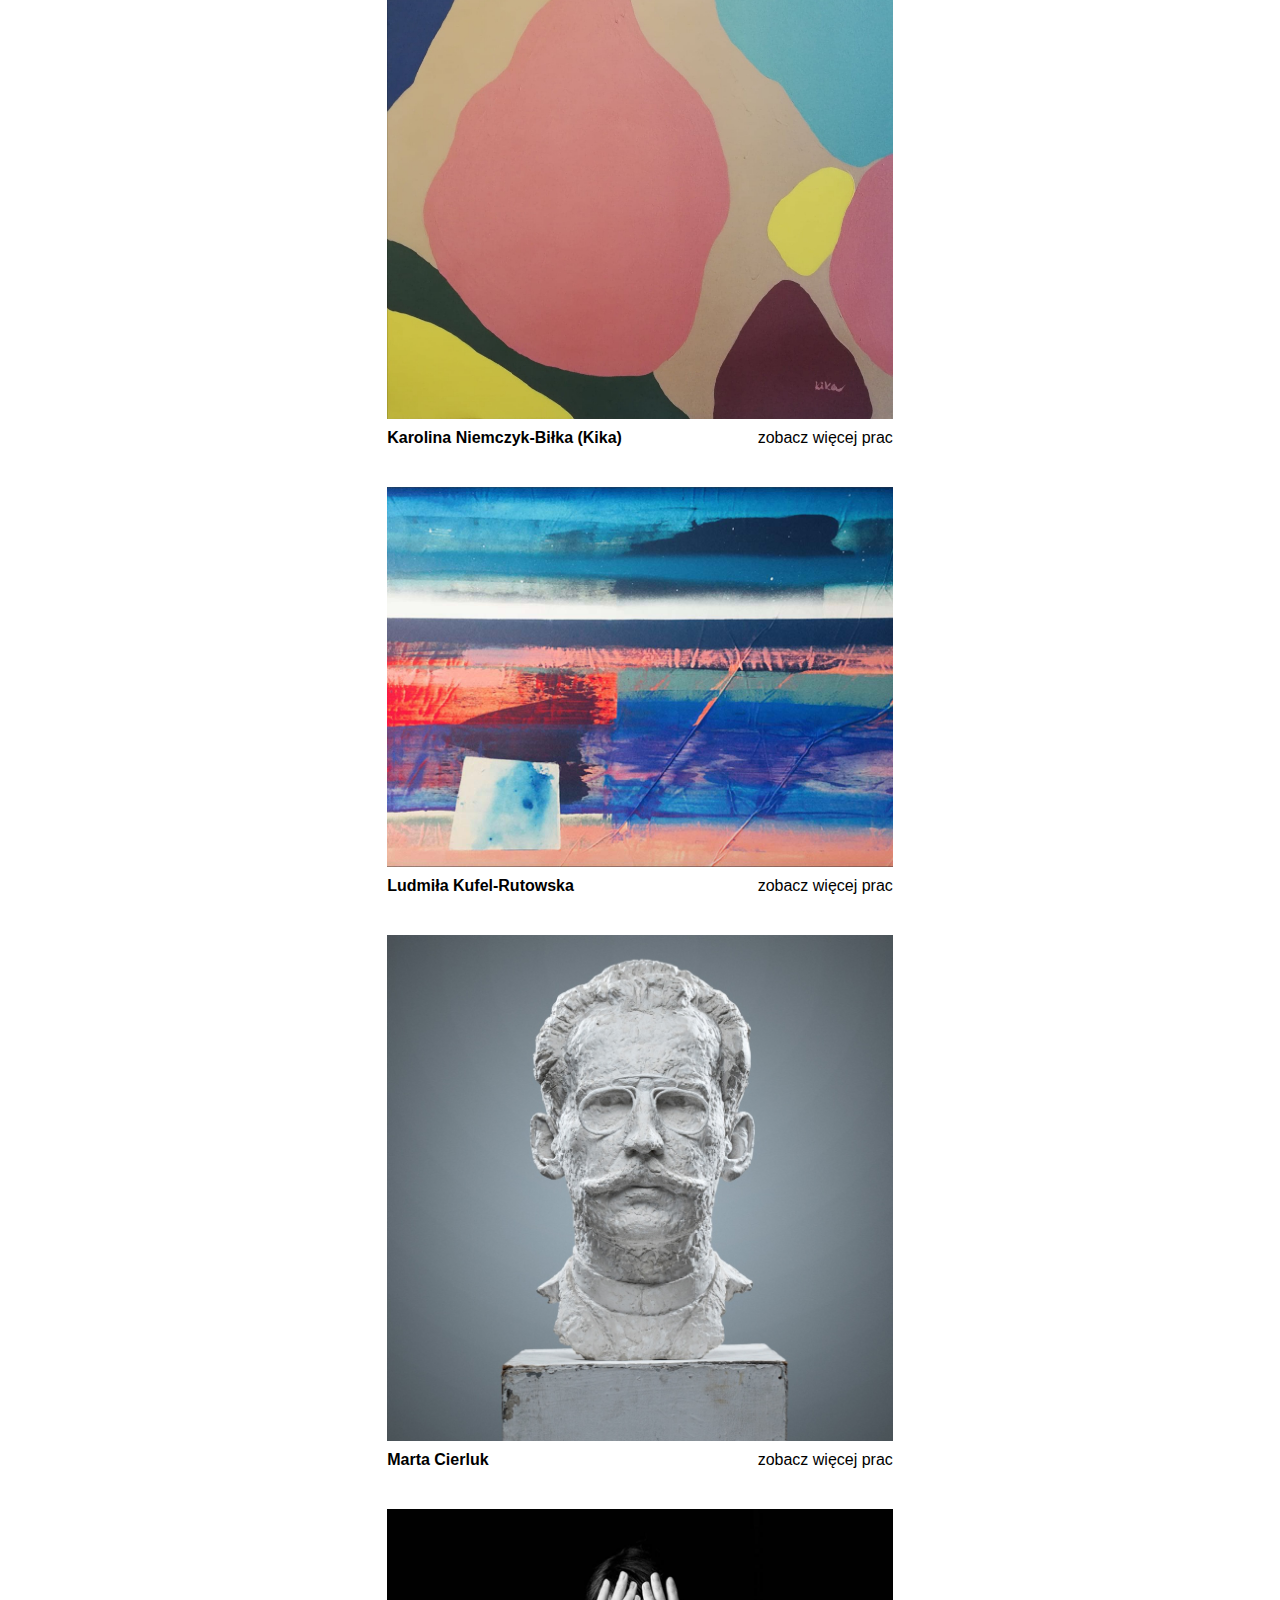
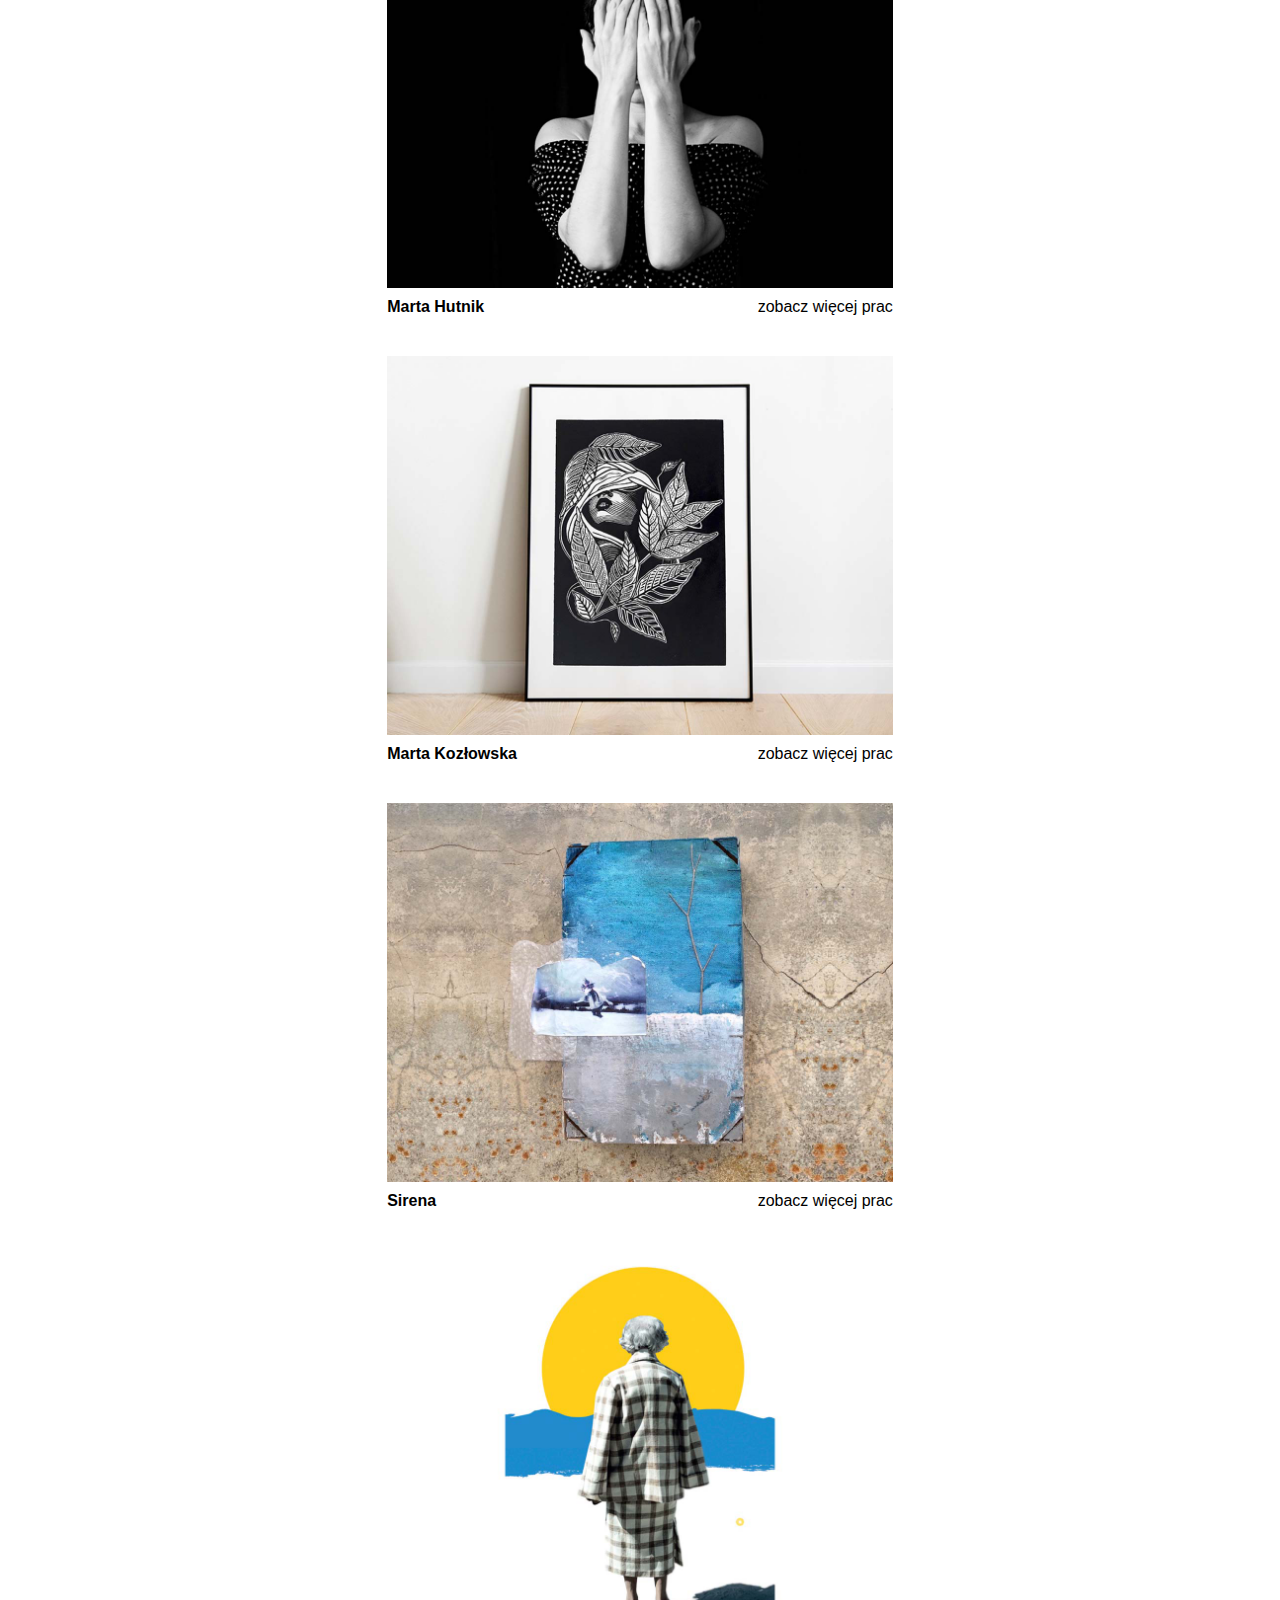
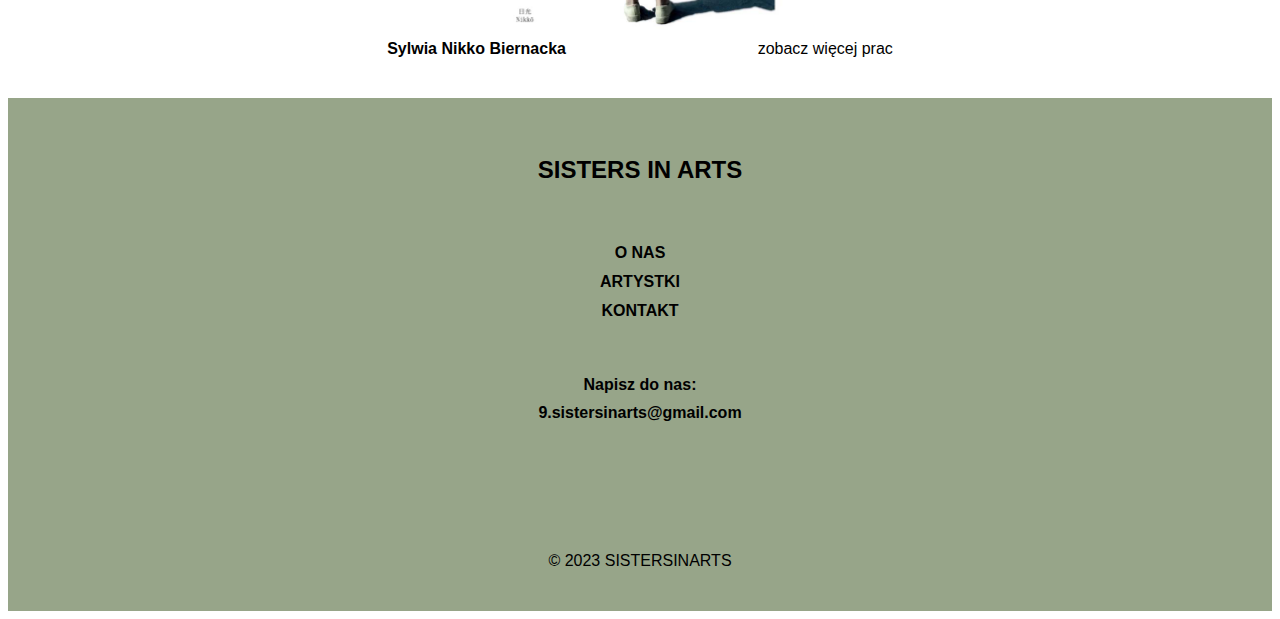
==== commit 37103066: "img as a link" ====
--- a/index.html
+++ b/index.html
@@ -75,7 +75,7 @@
         <!-- Agata Plackowska -->
         <div class="container-pic">
         <!-- <a href="agata-plackowska.html"> -->
-        <img class="cover" src="images/Agata Plackowska_1024x768_cover.jpg" alt="abstract landscape">
+        <a class="cover" href="agata-plackowska.html"><img class="cover" src="images/Agata Plackowska_1024x768_cover.jpg" alt="abstract landscape"></a>
         <!-- </a> -->
         </div>
 
--- a/style.css
+++ b/style.css
@@ -12,6 +12,7 @@
     display: flex;
     background-color: white;
     justify-content: flex-end;
+    margin: 0 -150px 0 -150px;
 }
 
 ul {
